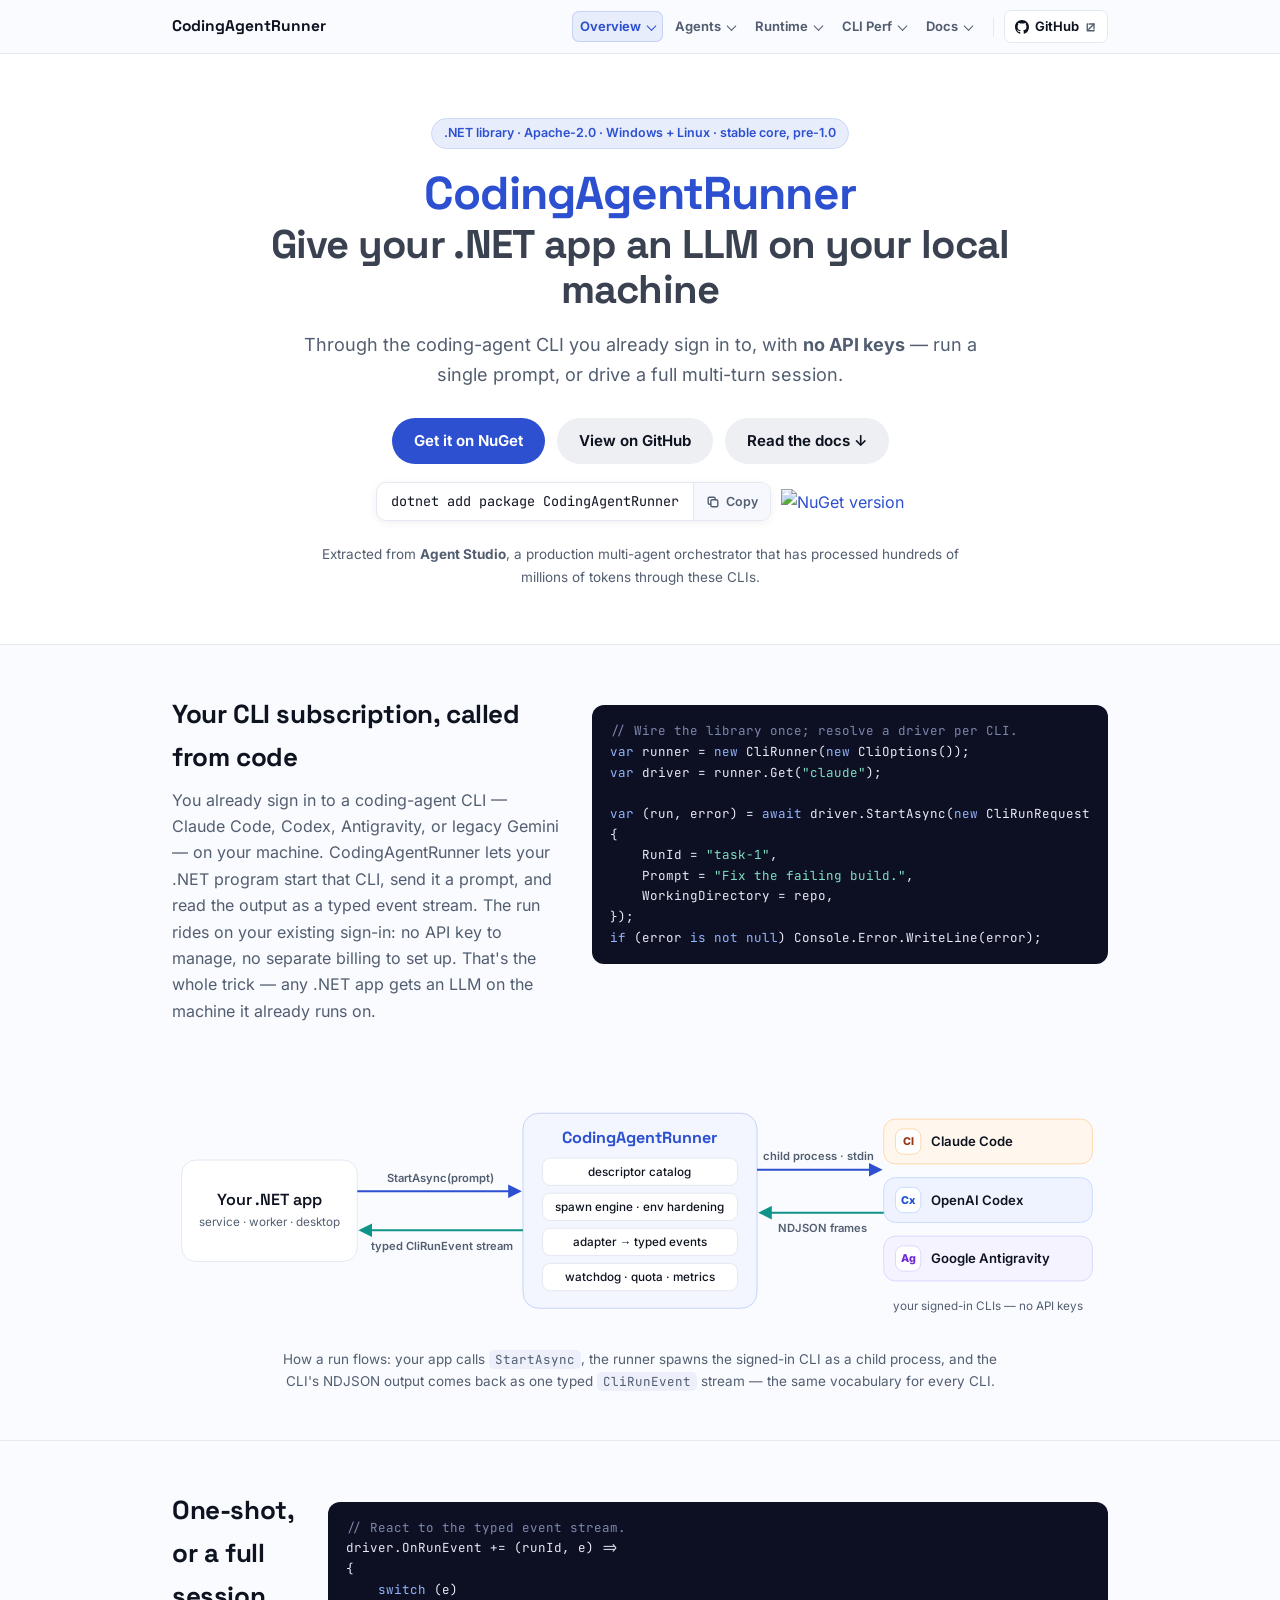
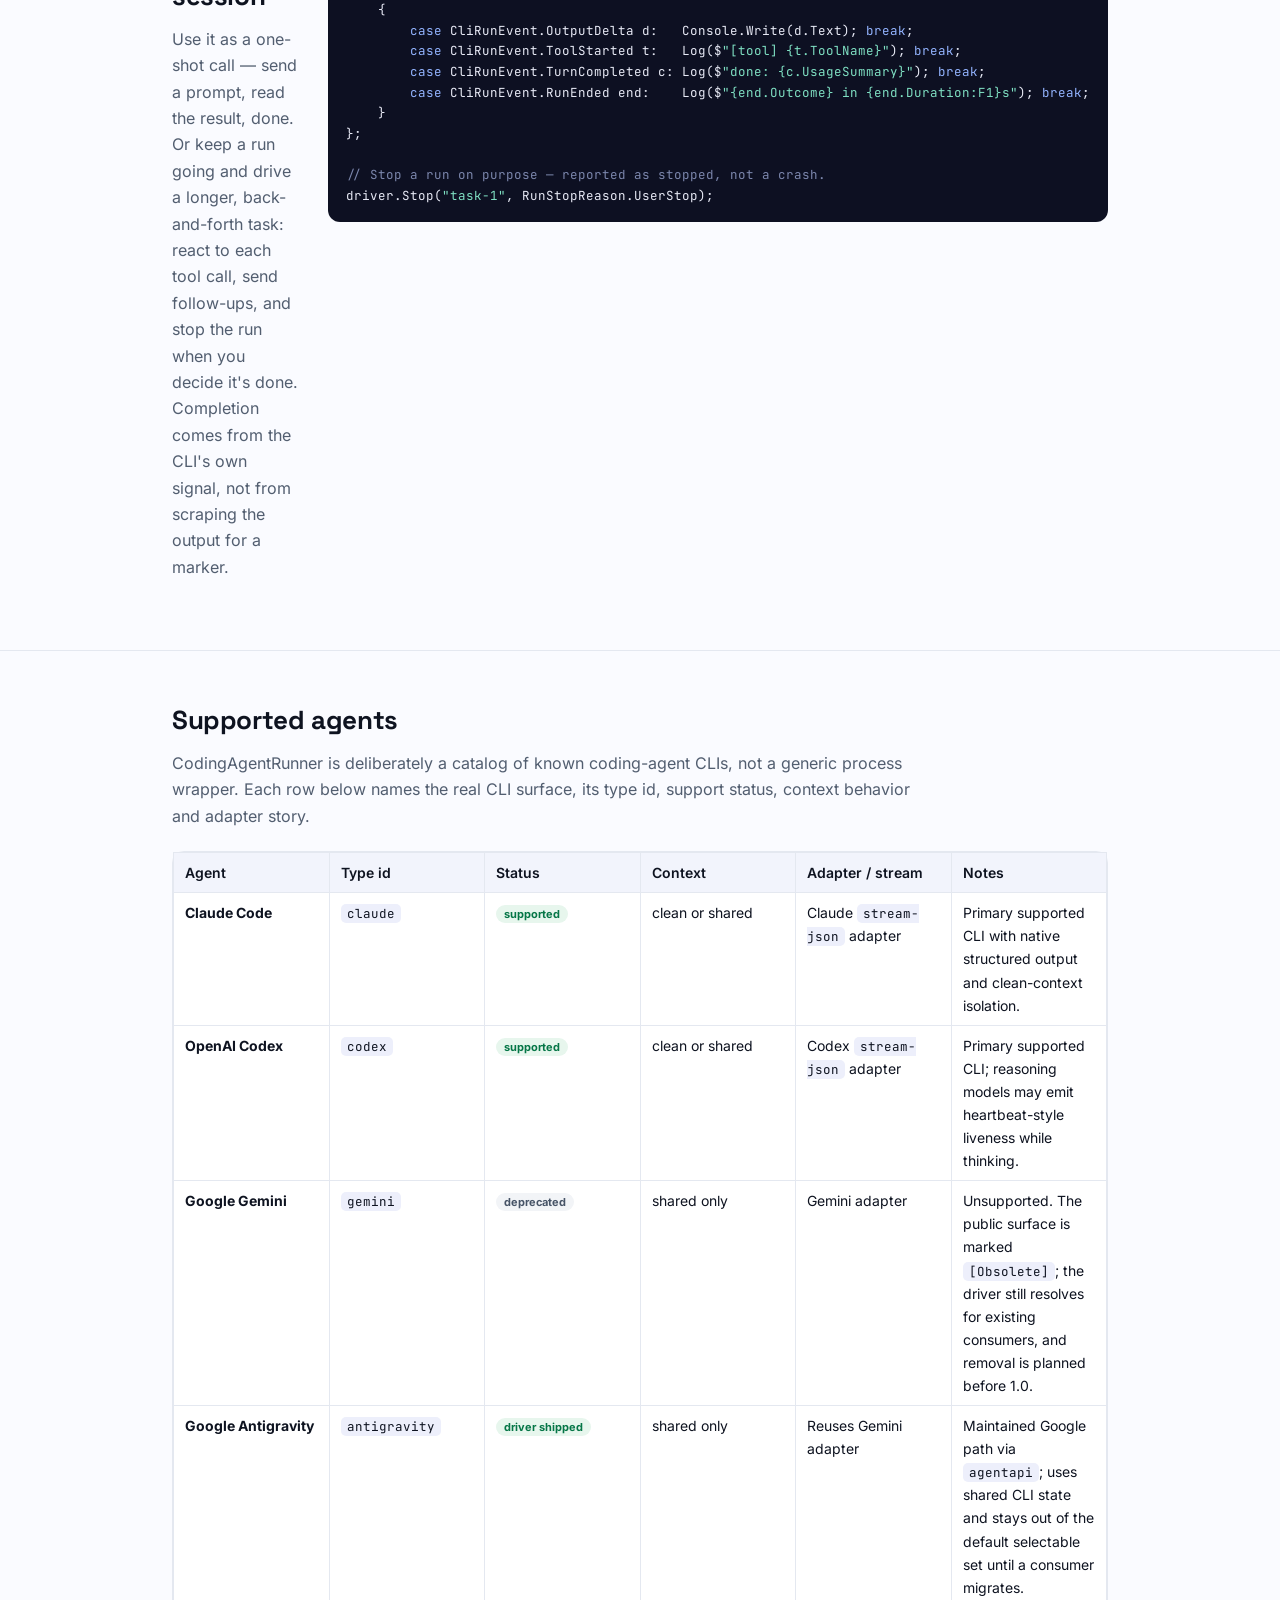
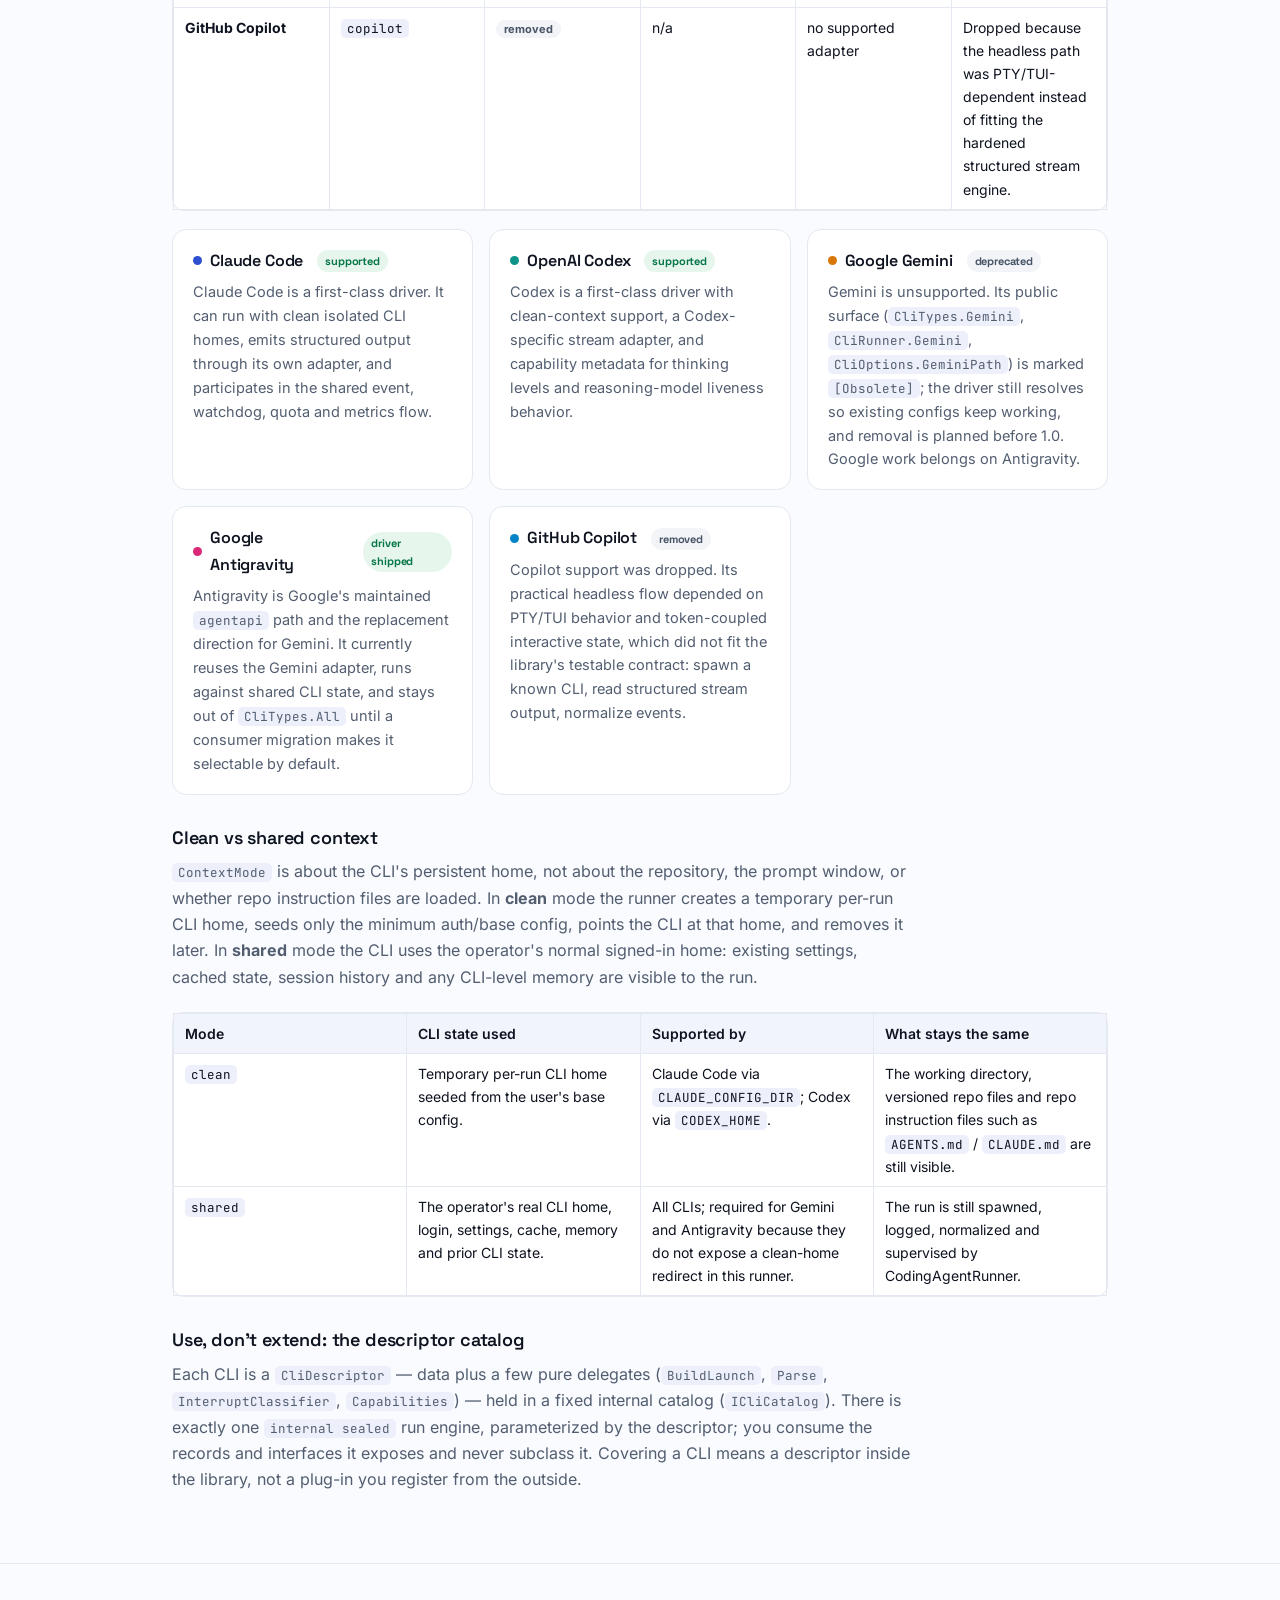
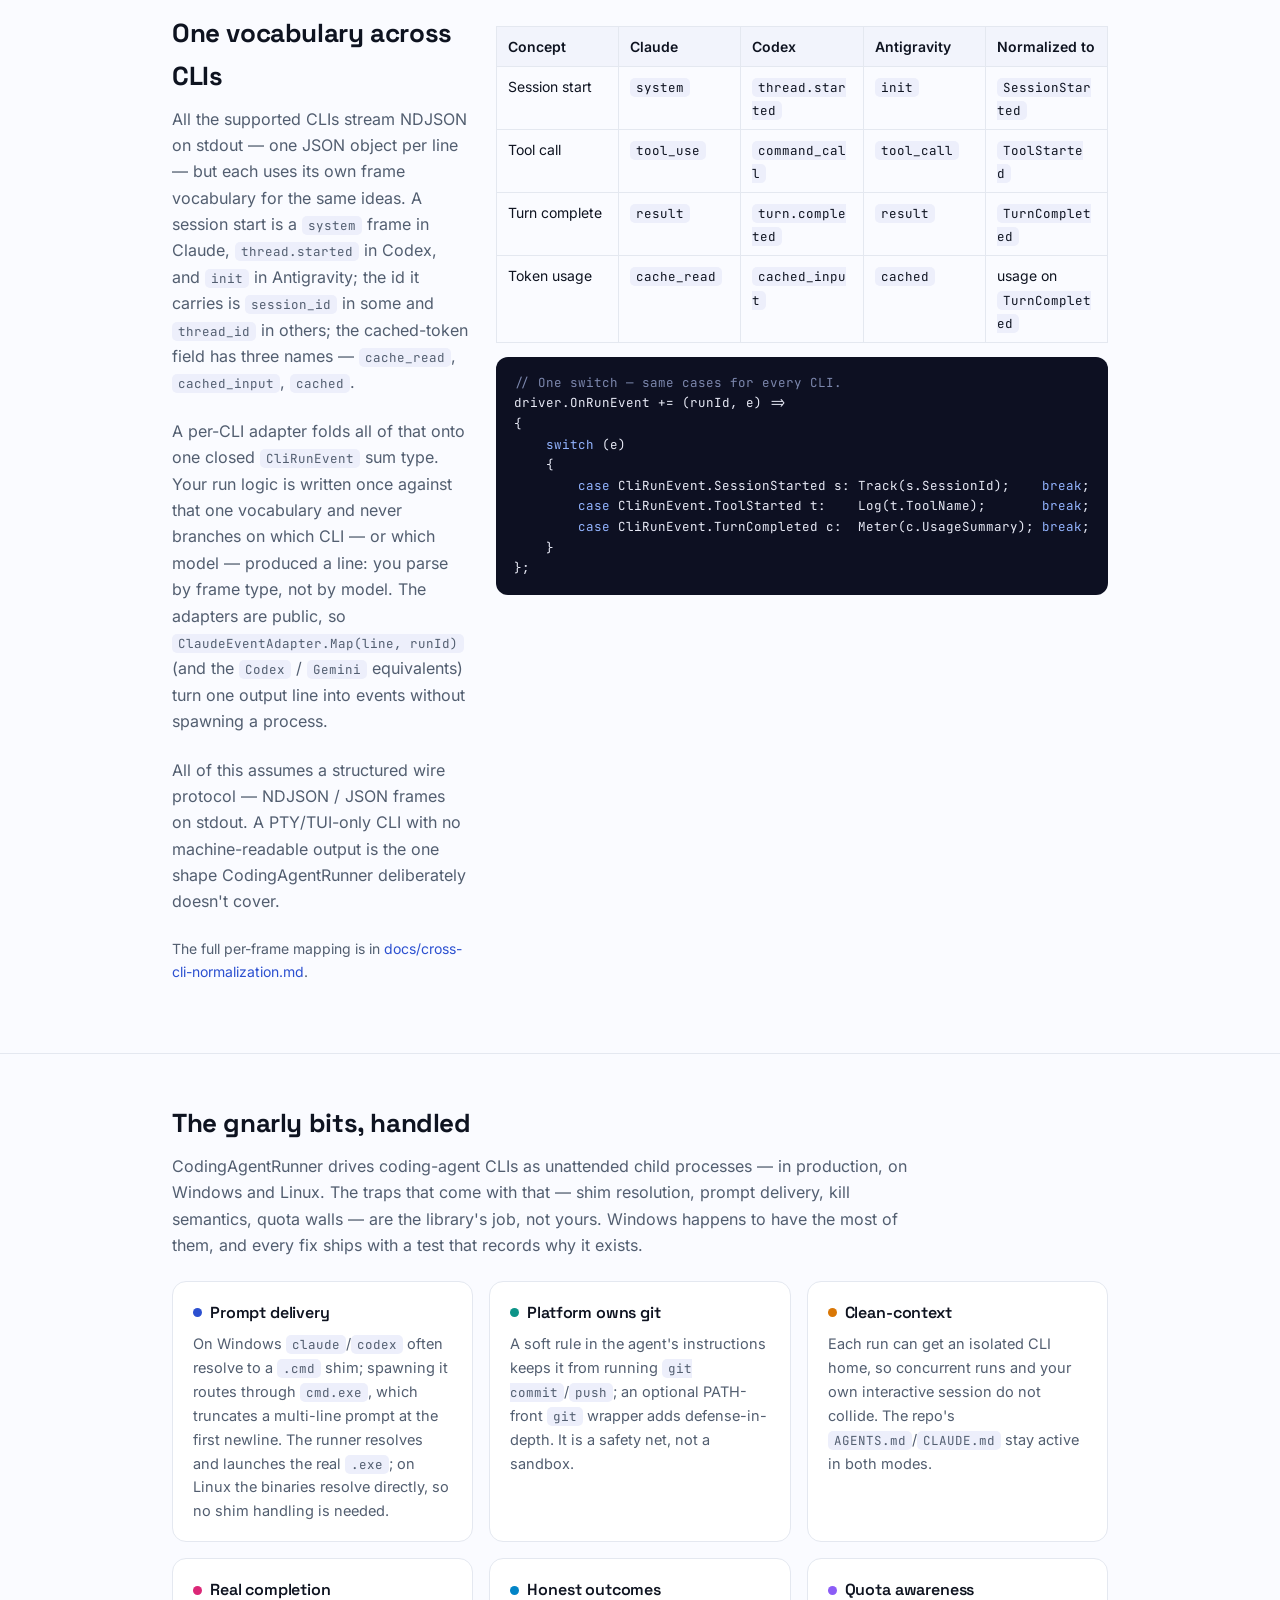
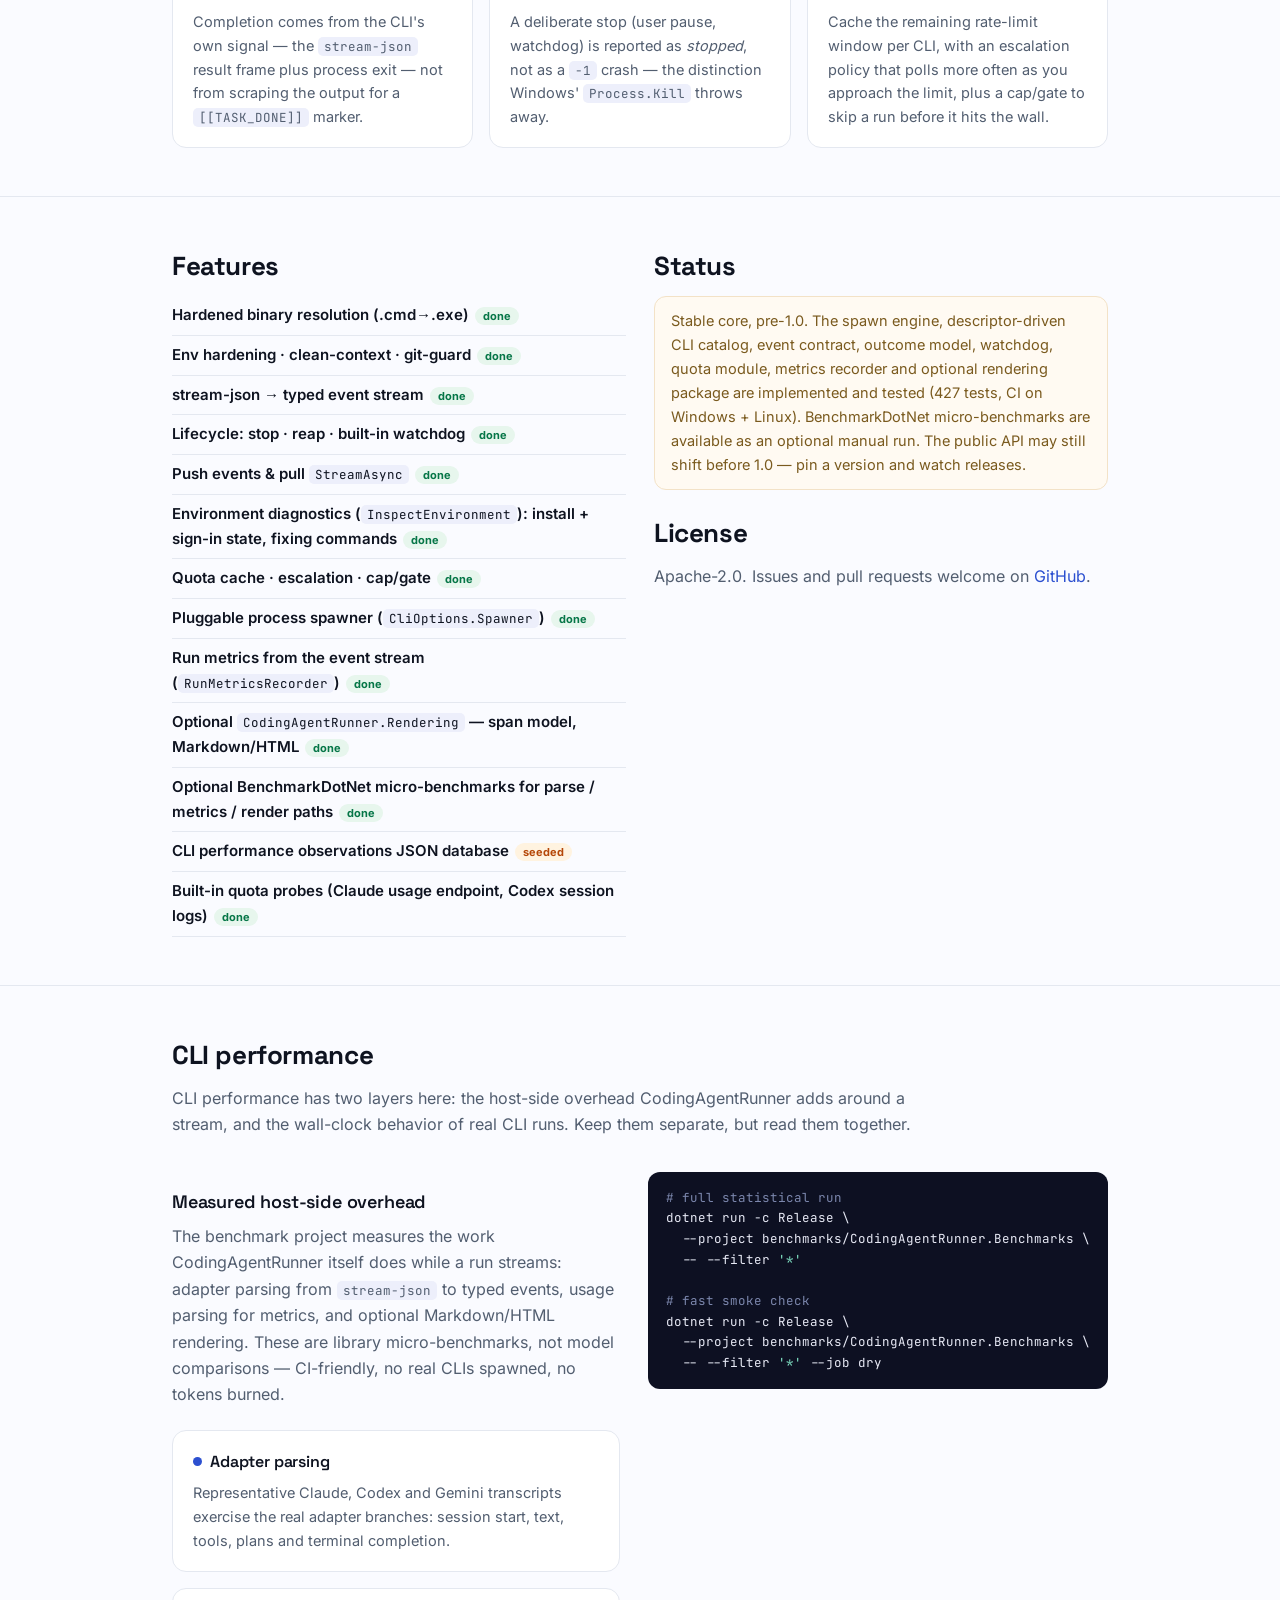
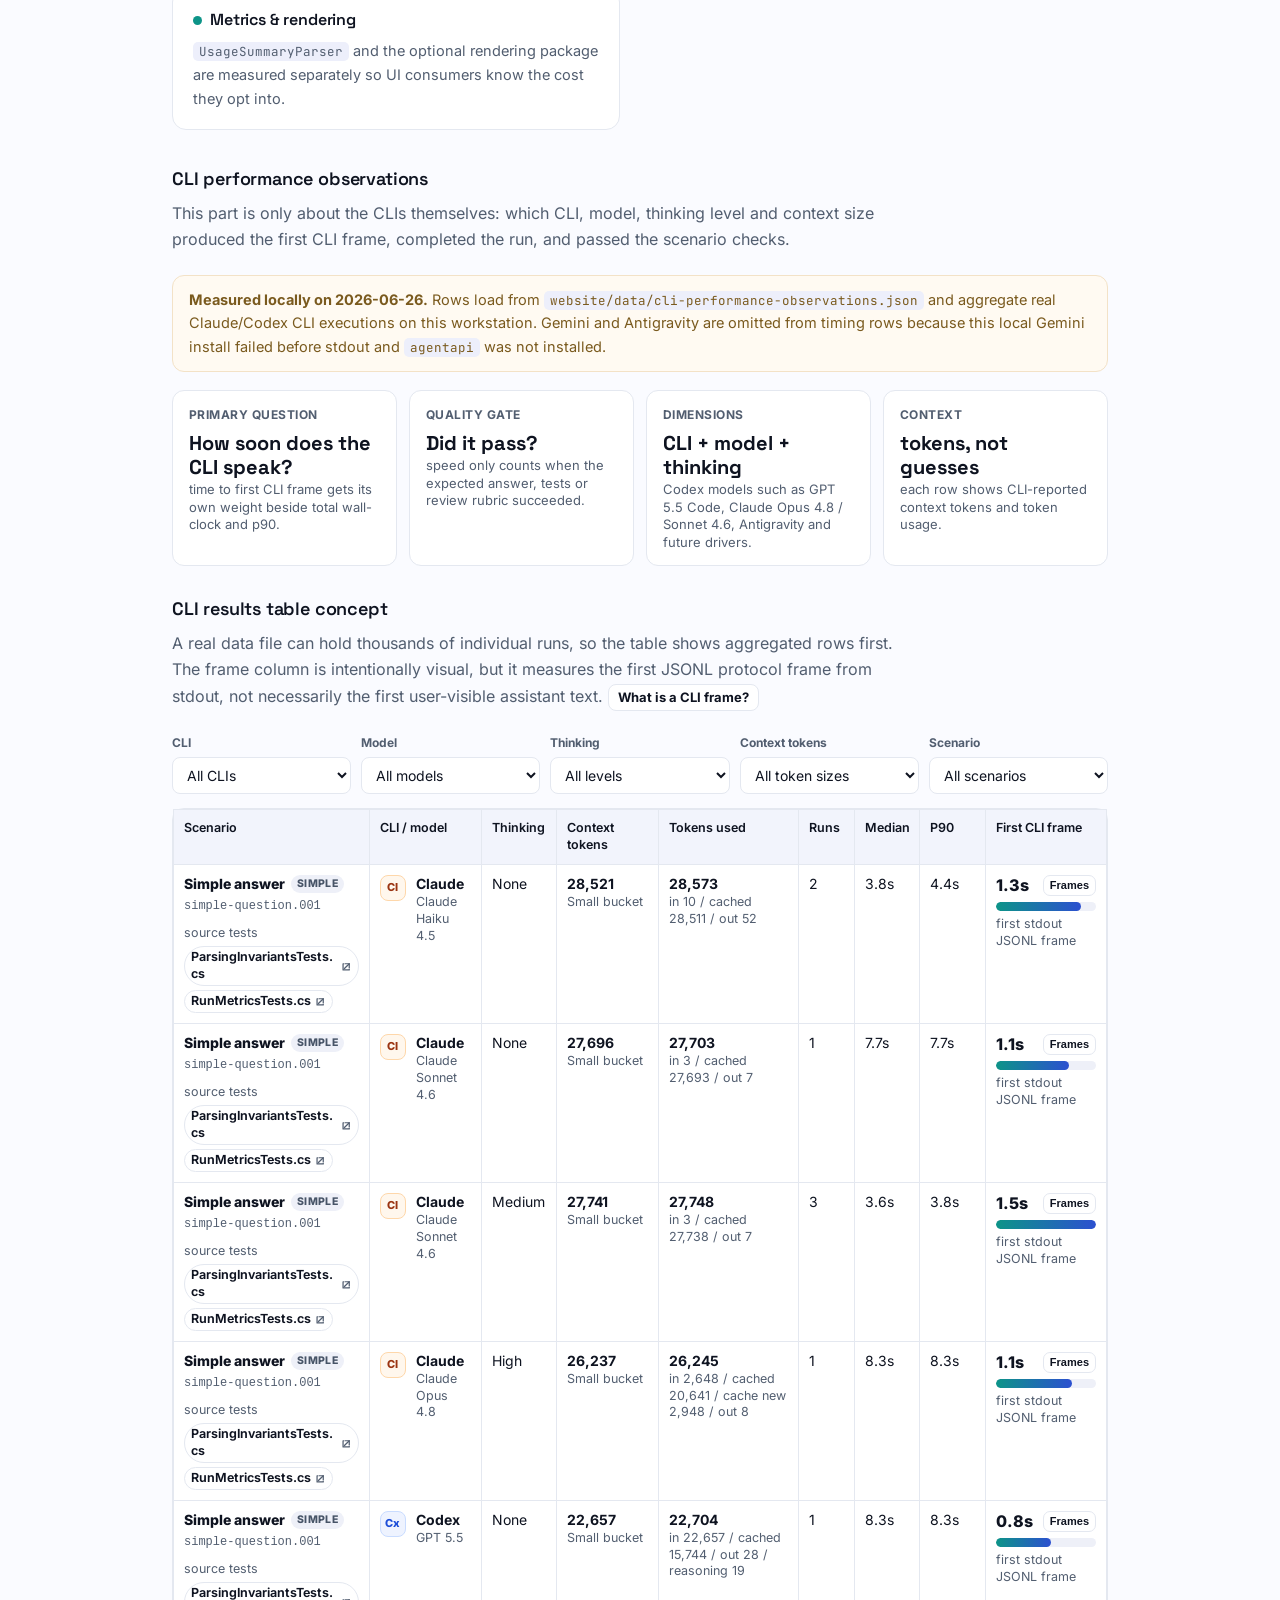
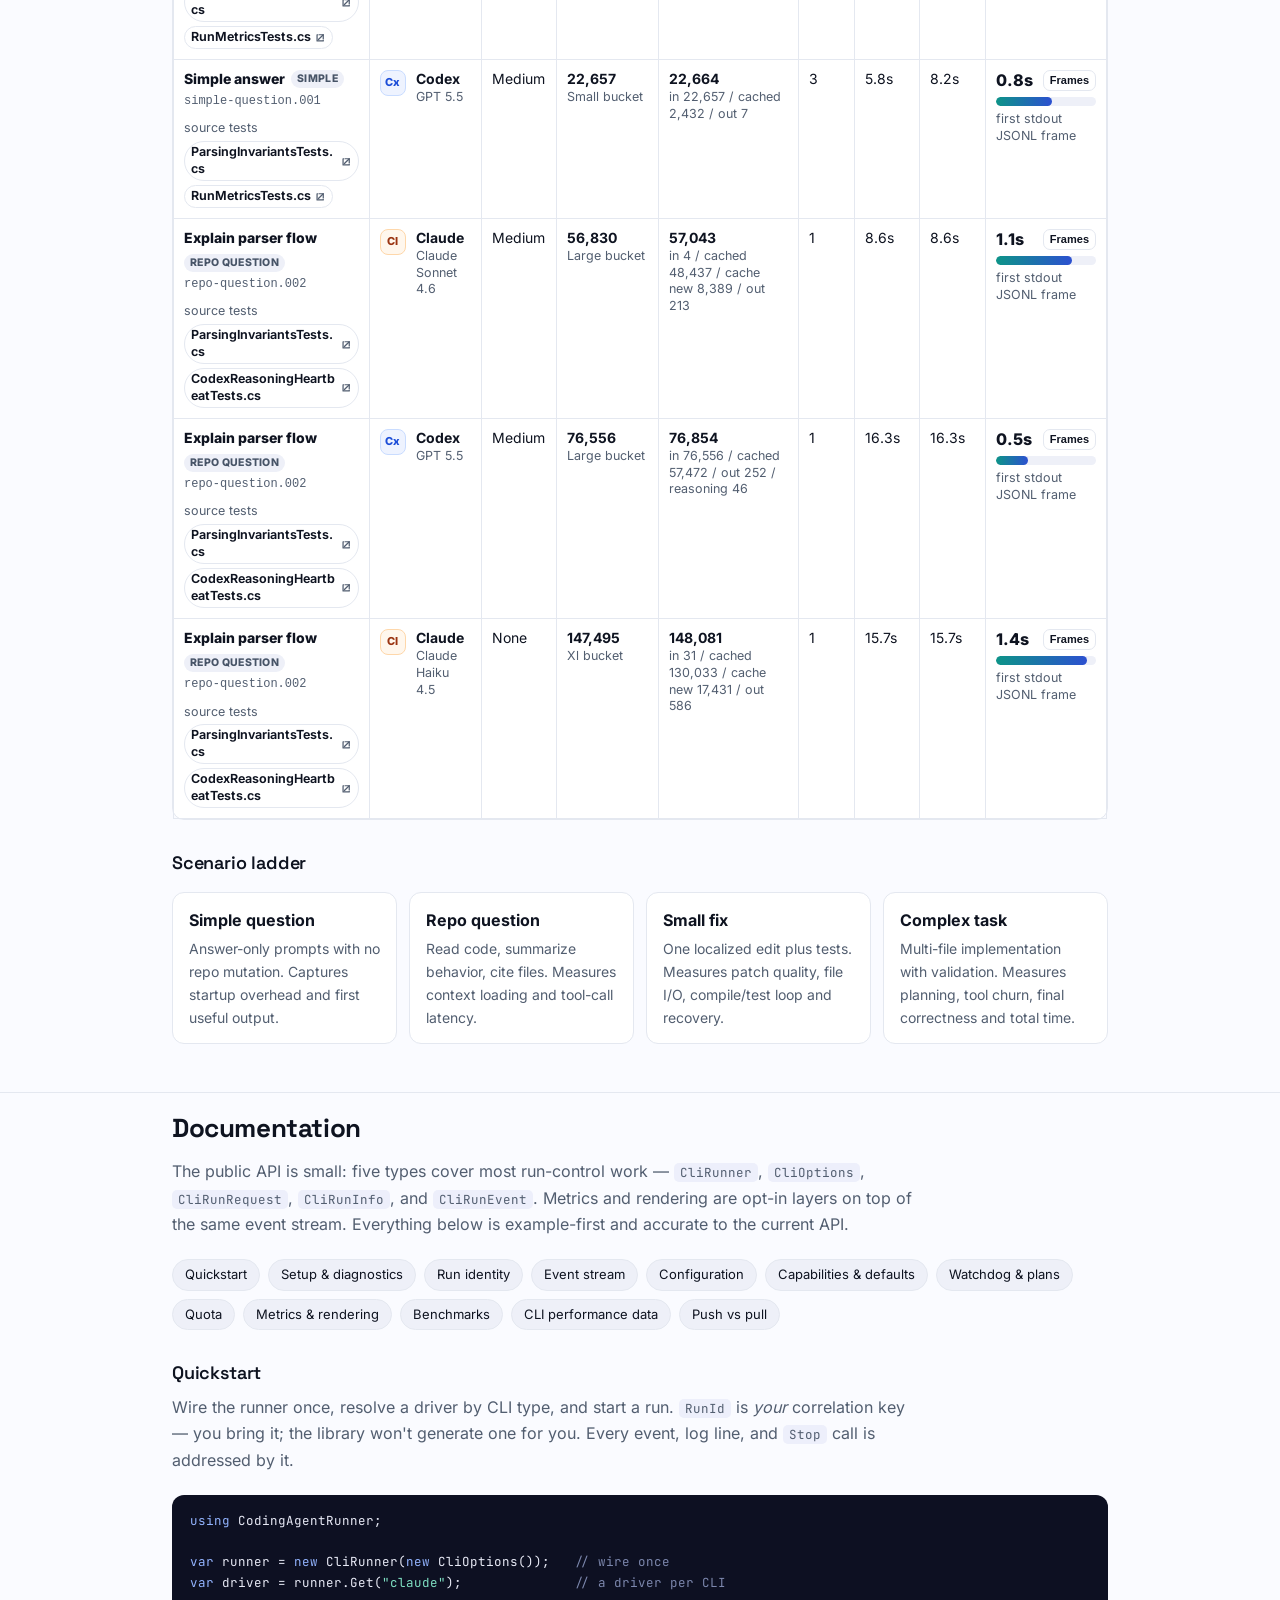
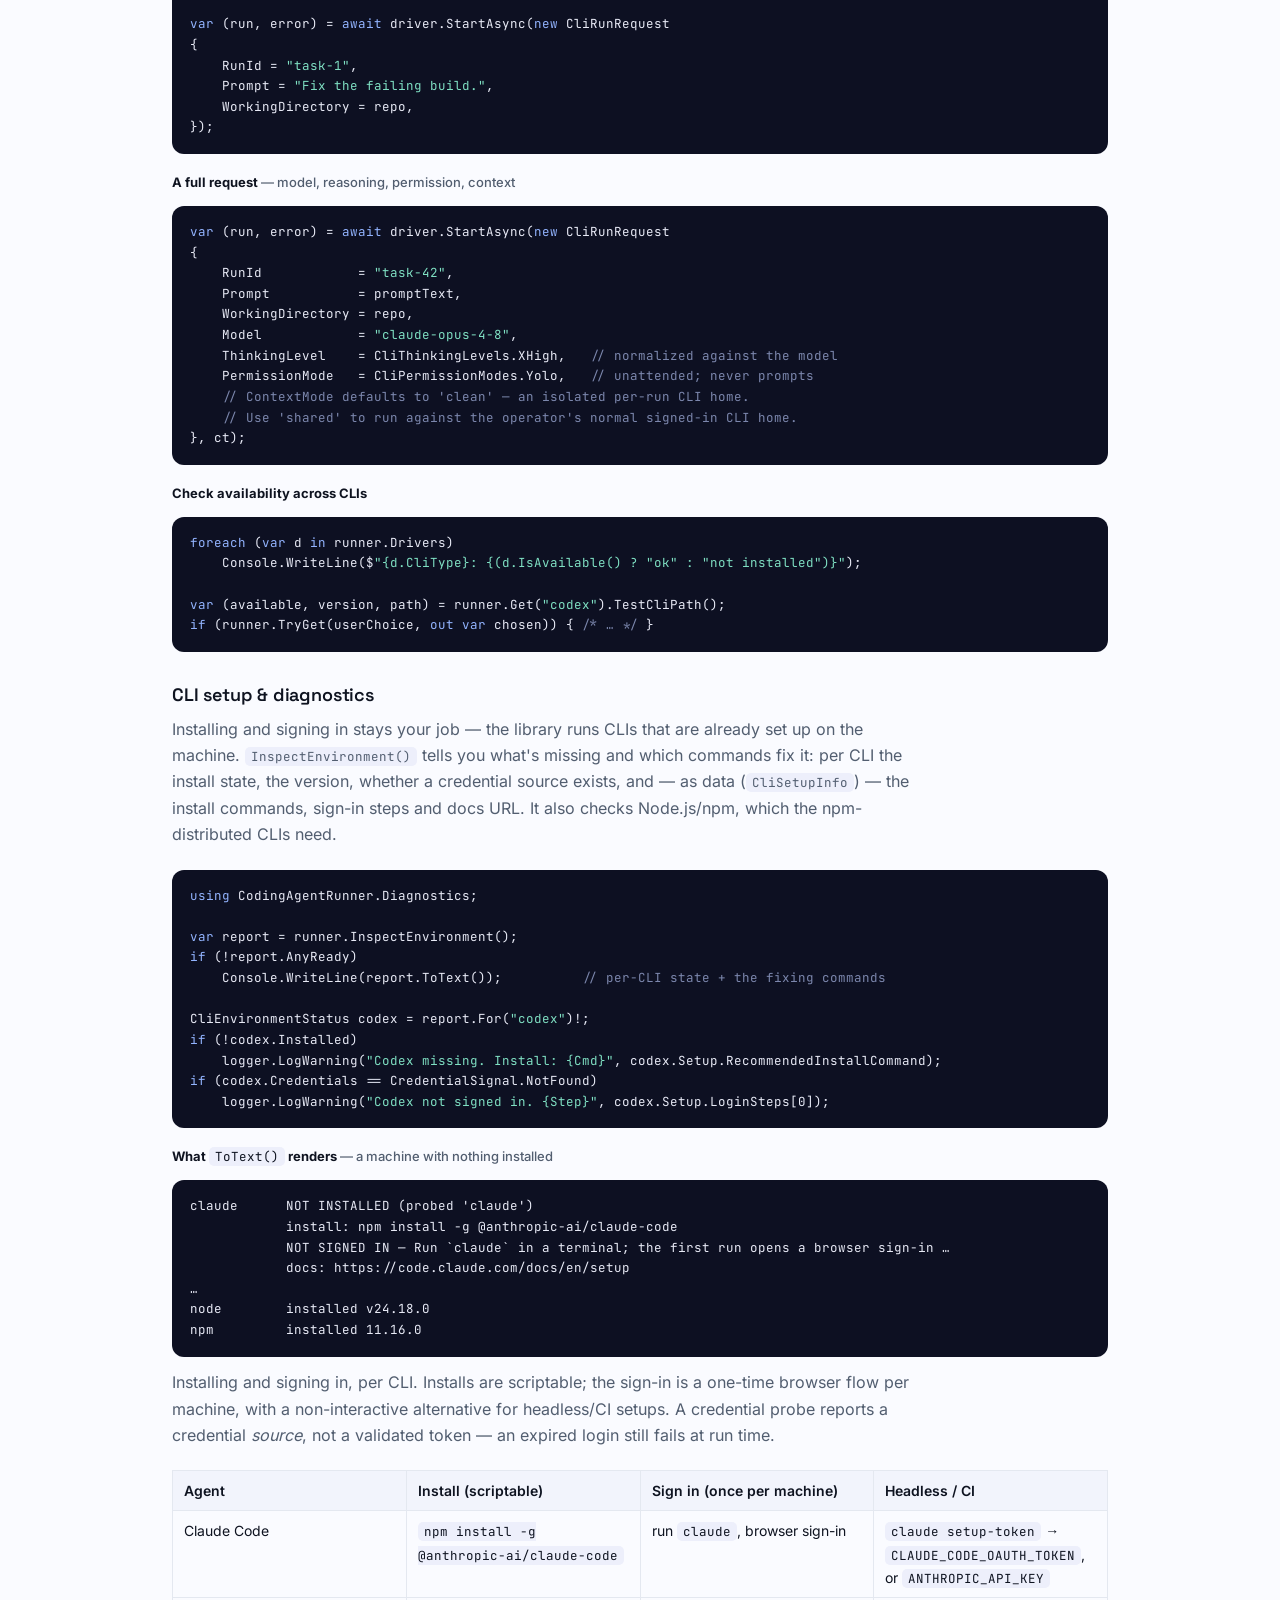
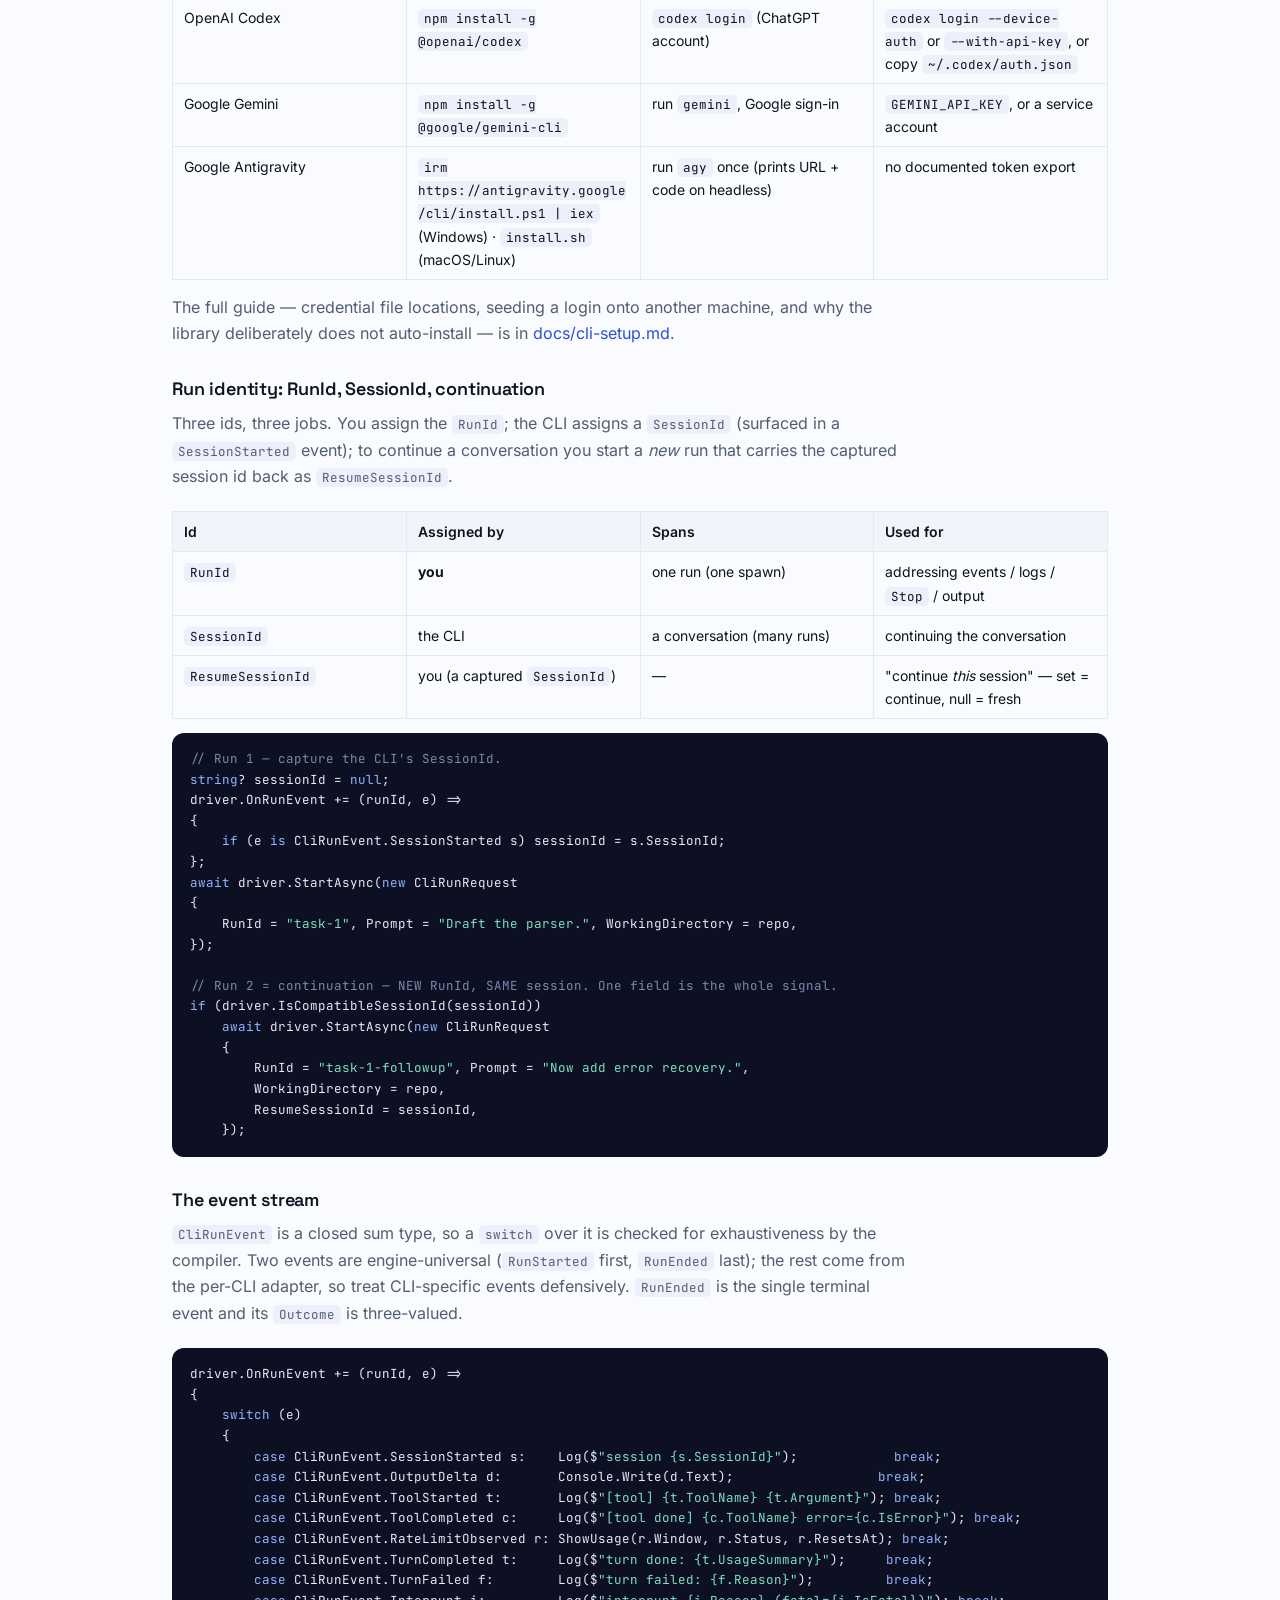
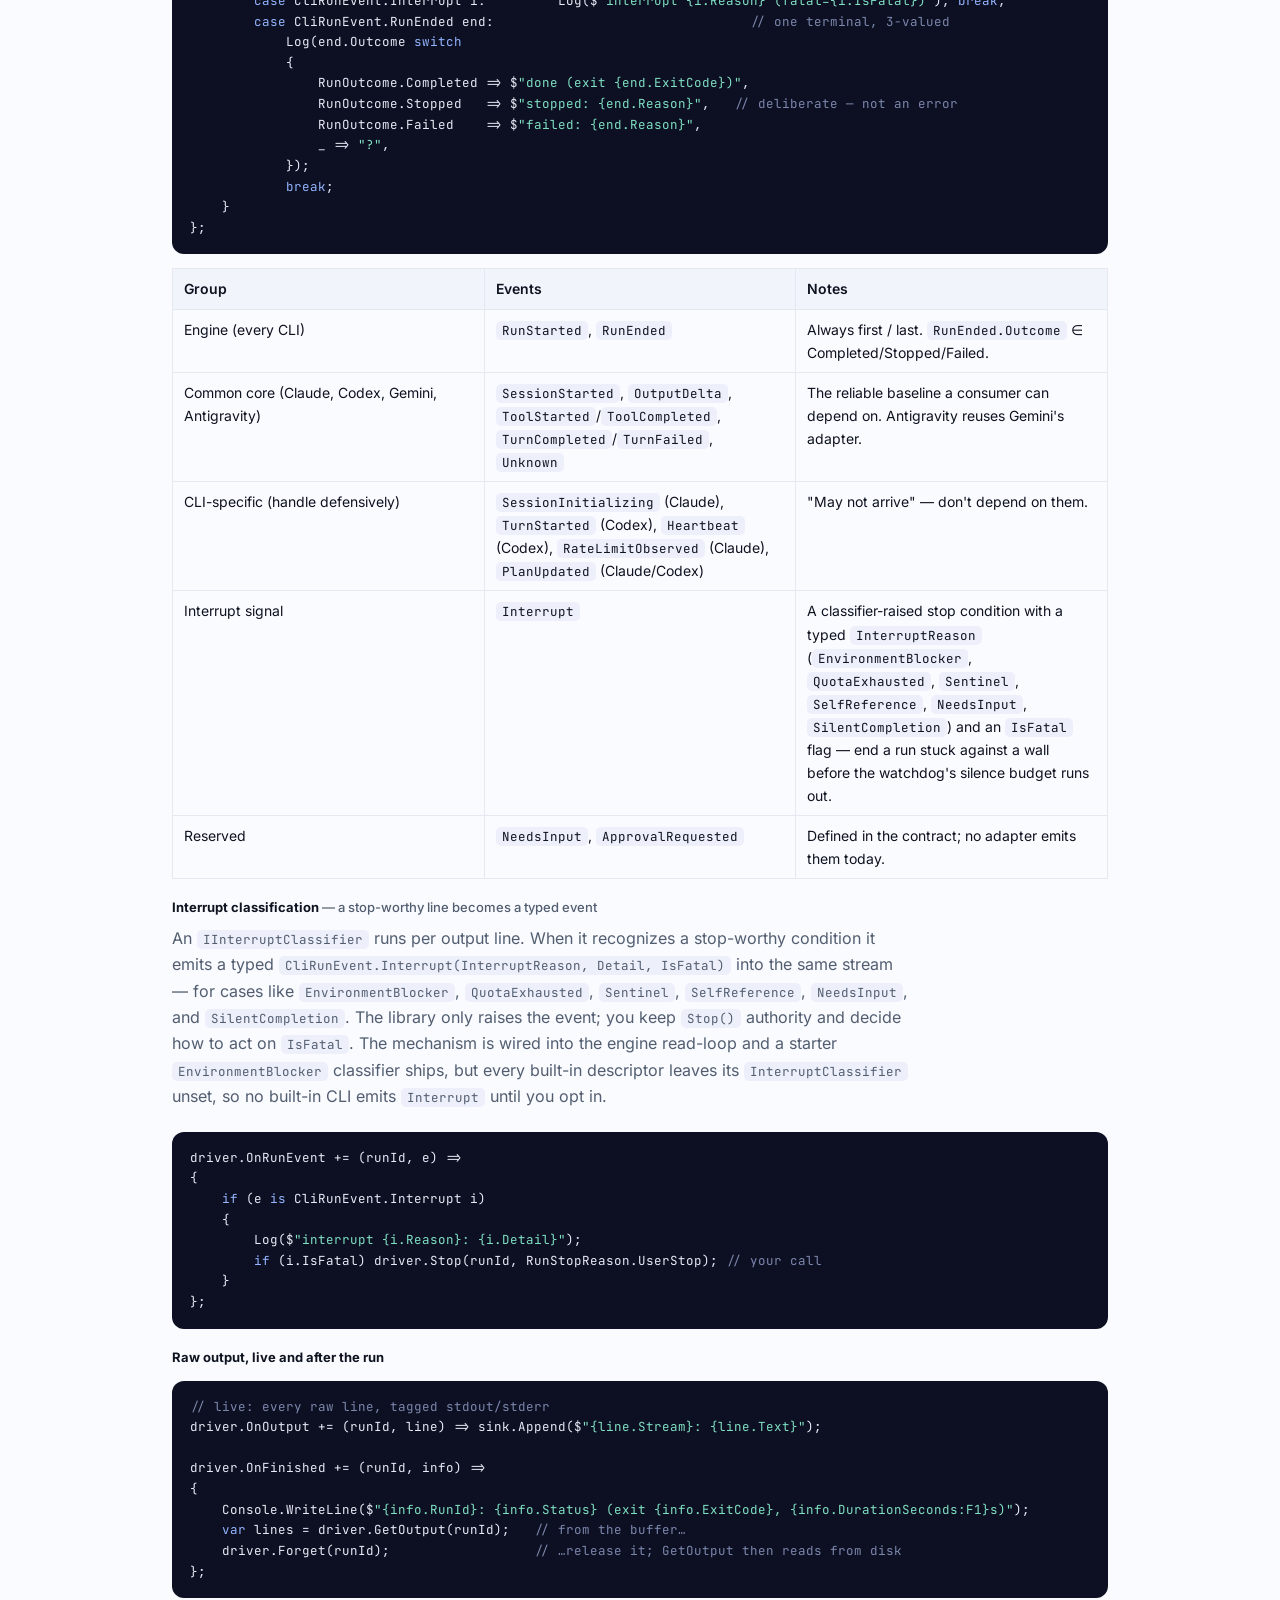
==== index.html @ 02e691f9 "deploy f07cc82" ====
<!DOCTYPE html>
<html lang="en">
<head>
<meta charset="utf-8" />
<meta name="viewport" content="width=device-width, initial-scale=1" />
<title>CodingAgentRunner — run coding-agent CLIs from your .NET app</title>
<meta name="description" content="A .NET library that runs coding-agent CLIs (Claude Code, Codex, Antigravity, Gemini) as child processes — using the CLI you already sign in to, with no API keys. Typed event stream, lifecycle, quota, metrics, optional rendering, benchmarks and CLI performance observations. Runs on Windows and Linux." />
<link rel="canonical" href="https://agent-orchestrator.dev/runner/" />
<link rel="icon" href="data:image/svg+xml,%3Csvg xmlns='http://www.w3.org/2000/svg' viewBox='0 0 64 64'%3E%3Crect width='64' height='64' rx='14' fill='%232c50d0'/%3E%3Cpath d='M17 21l13 11-13 11' fill='none' stroke='%23fff' stroke-width='6.5' stroke-linecap='round' stroke-linejoin='round'/%3E%3Cpath d='M34 45h14' fill='none' stroke='%23fff' stroke-width='6.5' stroke-linecap='round'/%3E%3C/svg%3E" />
<meta property="og:type" content="website" />
<meta property="og:url" content="https://agent-orchestrator.dev/runner/" />
<meta property="og:title" content="CodingAgentRunner — run coding-agent CLIs from your .NET app" />
<meta property="og:description" content="A .NET library that runs coding-agent CLIs (Claude Code, Codex, Antigravity, Gemini) as child processes — using the CLI you already sign in to, with no API keys. Runs on Windows and Linux." />
<meta property="og:site_name" content="Agent Orchestrator" />
<meta name="twitter:card" content="summary" />
<link rel="preload" href="fonts/space-grotesk-latin.woff2" as="font" type="font/woff2" crossorigin />
<link rel="preload" href="fonts/inter-latin.woff2" as="font" type="font/woff2" crossorigin />
<style>
  /* Self-hosted fonts (SIL OFL 1.1, see fonts/LICENSE.txt) — no third-party requests. */
  @font-face{font-family:'Inter';font-style:normal;font-weight:400 800;font-display:swap;src:url(fonts/inter-latin.woff2) format('woff2');}
  @font-face{font-family:'Space Grotesk';font-style:normal;font-weight:500 700;font-display:swap;src:url(fonts/space-grotesk-latin.woff2) format('woff2');}
  @font-face{font-family:'JetBrains Mono';font-style:normal;font-weight:400 700;font-display:swap;src:url(fonts/jetbrains-mono-latin.woff2) format('woff2');}
  :root{
    --fg:#0e1320;--muted:#525e70;--line:#e4e8f0;
    --accent:#2c50d0;--accent2:#8b5cf6;--accent3:#db2777;
    --teal:#0d9488;--amber:#d97706;--sky:#0284c7;
    --bg:#fafbff;--card:#fff;--code:#0d1022;--codefg:#e8eaf6;--ok:#067647;--warn:#b54708;
    --sans:'Inter',-apple-system,'Segoe UI',Roboto,Helvetica,Arial,sans-serif;
    --display:'Space Grotesk','Inter',-apple-system,'Segoe UI',Roboto,Helvetica,Arial,sans-serif;
    --mono:'JetBrains Mono',ui-monospace,Consolas,monospace;
  }
  *{box-sizing:border-box;}
  html{scroll-behavior:smooth;}
  body{margin:0;background:var(--bg);color:var(--fg);font:16px/1.65 var(--sans);-webkit-font-smoothing:antialiased;}
  ::selection{background:#c9d4f8;}
  a{color:var(--accent);text-decoration:none;} a:hover{text-decoration:underline;}
  .wrap{max-width:980px;margin:0 auto;padding:0 22px;}
  code{background:#edeffb;padding:1px 6px;border-radius:5px;font:12.5px/1.5 var(--mono);}
  pre{background:var(--code);color:var(--codefg);padding:16px 18px;border-radius:12px;overflow:auto;font:12.5px/1.65 var(--mono);}
  pre code{background:none;padding:0;}
  pre .c{color:#7c87ad;} pre .k{color:#93b4ff;} pre .s{color:#7fe0c3;} pre .t{color:#c8a8ff;}
  /* top navigation */
  .site-nav{position:sticky;top:0;z-index:20;background:rgba(250,251,255,.92);border-bottom:1px solid var(--line);backdrop-filter:saturate(140%) blur(10px);}
  .site-nav .wrap{display:flex;align-items:center;justify-content:space-between;gap:18px;padding-top:10px;padding-bottom:10px;}
  .brand{font-family:var(--display);font-weight:700;color:var(--fg);letter-spacing:0;font-size:15.5px;}
  .brand:hover{text-decoration:none;color:var(--fg);}
  .nav-links{display:flex;align-items:center;justify-content:flex-end;gap:4px;flex-wrap:wrap;}
  .nav-links a{color:var(--muted);font-size:13px;font-weight:650;padding:5px 8px;border-radius:7px;}
  .nav-links a:hover{background:#eef0fa;color:var(--fg);text-decoration:none;}
  .nav-links a.is-active{background:#e8edfc;color:var(--accent);box-shadow:inset 0 0 0 1px #c6d2f7;text-decoration:none;}
  .nav-menu{position:relative;}
  .nav-menu summary{list-style:none;cursor:pointer;color:var(--muted);font-size:13px;font-weight:650;padding:5px 22px 5px 8px;border-radius:7px;position:relative;}
  .nav-menu summary::-webkit-details-marker{display:none;}
  .nav-menu summary:after{content:"";position:absolute;right:8px;top:50%;width:6px;height:6px;border-right:1.6px solid currentColor;border-bottom:1.6px solid currentColor;transform:translateY(-65%) rotate(45deg);}
  .nav-menu[open] summary:after{transform:translateY(-35%) rotate(225deg);}
  .nav-menu summary:hover,.nav-menu[open] summary{background:#eef0fa;color:var(--fg);}
  .nav-menu.is-active summary{background:#e8edfc;color:var(--accent);box-shadow:inset 0 0 0 1px #c6d2f7;}
  .nav-menu-panel{position:absolute;top:calc(100% + 8px);left:0;z-index:30;min-width:230px;background:#fff;border:1px solid var(--line);border-radius:10px;box-shadow:0 14px 30px rgba(16,21,28,.14);padding:7px;display:grid;gap:2px;}
  .nav-menu-panel a{display:block;color:var(--fg);font-size:13px;font-weight:550;line-height:1.3;padding:7px 9px;border-radius:7px;}
  .nav-menu-panel a:hover{background:#f2f4fc;text-decoration:none;}
  .nav-menu-panel a.is-active{background:#e8edfc;color:var(--accent);box-shadow:none;}
  .nav-separator{width:1px;height:20px;background:var(--line);margin:0 6px 0 9px;}
  .nav-links a.external-link{display:inline-flex;align-items:center;gap:6px;border:1px solid var(--line);background:#fff;color:var(--fg);padding:5px 10px;}
  .nav-links a.external-link:hover{border-color:#b3c2f2;background:#f7f9fc;color:var(--fg);}
  .nav-icon{width:14px;height:14px;flex:0 0 auto;}
  .external-icon{width:12px;height:12px;flex:0 0 auto;color:var(--muted);}
  @media(max-width:760px){.site-nav .wrap{align-items:flex-start;flex-direction:column;gap:7px}.nav-links{justify-content:flex-start}.nav-links a{padding-left:0;padding-right:10px}.nav-menu summary{padding-left:0}.nav-menu-panel{position:static;min-width:100%;box-shadow:none;margin:4px 0 4px;padding:5px}.nav-separator{display:none}.nav-links a.external-link{padding-left:10px}}
  /* hero */
  header.hero{background:#fff;border-bottom:1px solid var(--line);padding:64px 0 56px;text-align:center;}
  .badge{display:inline-block;font-size:12.5px;font-weight:600;color:var(--accent);background:#e8edfc;border:1px solid #cdd8f8;padding:4px 12px;border-radius:999px;margin-bottom:20px;}
  h1{font-family:var(--display);font-size:46px;line-height:1.08;letter-spacing:-.02em;font-weight:700;color:var(--accent);margin:0 0 4px;}
  .tag-lead{font-family:var(--display);font-size:40px;line-height:1.12;letter-spacing:-.018em;font-weight:700;color:#3a4150;max-width:760px;margin:0 auto 18px;}
  .tag{font-size:18px;color:var(--muted);max-width:680px;margin:0 auto 28px;}
  .btns{display:flex;gap:12px;justify-content:center;flex-wrap:wrap;}
  .btn{display:inline-block;padding:11px 22px;border-radius:999px;font-weight:650;font-size:15px;}
  .btn.primary{background:var(--accent);color:#fff;} .btn.primary:hover{background:#2343b8;text-decoration:none;}
  .btn.ghost{background:#edeff3;border:0;color:var(--fg);} .btn.ghost:hover{background:#e2e5ec;text-decoration:none;}
  .provenance{margin:22px auto 0;max-width:640px;font-size:13.5px;color:var(--muted);}
  /* copyable install command, nuget.org style */
  .install-row{margin-top:18px;display:flex;gap:10px;justify-content:center;align-items:center;flex-wrap:wrap;}
  .install-bar{display:inline-flex;align-items:stretch;background:#fff;border:1px solid var(--line);border-radius:10px;box-shadow:0 2px 10px rgba(16,21,40,.06);overflow:hidden;}
  .install-bar code{display:flex;align-items:center;background:none;border-radius:0;padding:9px 14px;font:13.5px/1.4 var(--mono);color:var(--fg);}
  .copy-btn{display:inline-flex;align-items:center;gap:6px;border:0;border-left:1px solid var(--line);background:#f7f8fd;color:var(--muted);font:600 12.5px/1 var(--sans);padding:0 12px;cursor:pointer;}
  .copy-btn:hover{background:#e8edfc;color:var(--accent);}
  .copy-btn.copied,.copy-btn.copied:hover{background:#e7f6ed;color:var(--ok);}
  .copy-btn svg{width:14px;height:14px;flex:0 0 auto;}
  /* sections */
  section{padding:48px 0;border-bottom:1px solid var(--line);scroll-margin-top:72px;}
  #benchmark-overview{scroll-margin-top:72px;margin:20px 0 34px;}
  h2[id],h3[id]{scroll-margin-top:72px;}
  h2{font-family:var(--display);font-size:26px;letter-spacing:-.015em;font-weight:700;margin:0 0 8px;}
  h3{font-family:var(--display);font-size:18px;letter-spacing:-.01em;font-weight:600;margin:28px 0 6px;}
  .lead{color:var(--muted);max-width:740px;margin:0 0 22px;}
  .cards{display:grid;grid-template-columns:repeat(auto-fit,minmax(260px,1fr));gap:16px;}
  .card{background:var(--card);border:1px solid var(--line);border-radius:14px;padding:18px 20px;}
  .card h3{margin:0 0 6px;font-size:16px;display:flex;align-items:center;gap:8px;}
  .card p{margin:0;color:var(--muted);font-size:14.5px;}
  .dot{width:9px;height:9px;border-radius:50%;display:inline-block;flex:0 0 auto;background:var(--accent);}
  /* Fixed categorical order per card grid (validated: indigo, teal, amber, pink, sky, violet). */
  .cards .card:nth-child(6n+1) .dot{background:var(--accent);}
  .cards .card:nth-child(6n+2) .dot{background:var(--teal);}
  .cards .card:nth-child(6n+3) .dot{background:var(--amber);}
  .cards .card:nth-child(6n+4) .dot{background:var(--accent3);}
  .cards .card:nth-child(6n+5) .dot{background:var(--sky);}
  .cards .card:nth-child(6n+6) .dot{background:var(--accent2);}
  .two{display:grid;grid-template-columns:1fr 1fr;gap:28px;align-items:start;}
  @media(max-width:760px){.two{grid-template-columns:1fr;} h1{font-size:34px;} .tag-lead{font-size:29px;}}
  ul.feat{list-style:none;padding:0;margin:0;} ul.feat li{padding:7px 0;border-bottom:1px solid var(--line);font-size:15px;}
  ul.feat li b{font-weight:600;}
  .pill{font-size:11px;font-weight:700;border-radius:999px;padding:2px 8px;margin-left:6px;}
  .pill.done{background:#e7f6ed;color:var(--ok);} .pill.wip{background:#fff3e0;color:var(--warn);} .pill.removed{background:#f2f4f7;color:#475467;}
  .note{background:#fffaf2;border:1px solid #f3e2c7;border-radius:12px;padding:12px 16px;color:#7a5a1e;font-size:14.5px;}
  .exlabel{font-size:13px;font-weight:700;color:var(--fg);margin:18px 0 6px;}
  .exlabel span{color:var(--muted);font-weight:500;}
  .kpi-grid{display:grid;grid-template-columns:repeat(auto-fit,minmax(180px,1fr));gap:12px;margin:18px 0;}
  .kpi{background:#fff;border:1px solid var(--line);border-radius:12px;padding:14px 16px;}
  .kpi span{display:block;color:var(--muted);font-size:12px;font-weight:700;text-transform:uppercase;letter-spacing:.04em;}
  .kpi strong{display:block;font-family:var(--display);font-size:20px;line-height:1.2;margin:6px 0 2px;}
  .kpi small{display:block;color:var(--muted);font-size:13px;line-height:1.35;}
  .controlbar{display:grid;grid-template-columns:repeat(5,minmax(0,1fr));gap:10px;margin:18px 0 14px;}
  .controlbar label{display:block;color:var(--muted);font-size:12px;font-weight:700;}
  .controlbar select{width:100%;margin-top:4px;border:1px solid var(--line);border-radius:8px;background:#fff;color:var(--fg);font:14px/1.4 var(--sans);padding:8px 10px;}
  .table-wrap{overflow-x:visible;border:1px solid var(--line);border-radius:12px;background:#fff;margin-top:10px;}
  .table-wrap table{margin:0;width:100%;min-width:0;table-layout:fixed;}
  .table-wrap .pill{margin-left:0;}
  .perf-table-wrap{overflow:visible;}
  .perf-table-wrap table{width:100%;min-width:0;table-layout:fixed;}
  .perf-table th,.perf-table td{padding:clamp(6px,1vw,10px);font-size:clamp(12px,1.2vw,14px);line-height:1.35;overflow-wrap:anywhere;}
  .perf-table th{font-size:12.5px;overflow-wrap:normal;}
  .perf-table .perf-col-scenario{width:21%;}
  .perf-table .perf-col-model{width:12%;}
  .perf-table .perf-col-thinking{width:8%;}
  .perf-table .perf-col-context{width:11%;}
  .perf-table .perf-col-tokens{width:15%;}
  .perf-table .perf-col-runs{width:6%;}
  .perf-table .perf-col-time{width:7%;}
  .perf-table .perf-col-frame{width:13%;}
  .perf-table th:nth-child(6),.perf-table td:nth-child(6){white-space:nowrap;}
  .perf-table .source-tests{gap:4px;}
  .scenario-cell{display:grid;gap:5px;}
  .scenario-head{display:flex;align-items:center;gap:6px;flex-wrap:wrap;}
  .scenario-title{font-weight:800;color:var(--fg);}
  .scenario-chip{border-radius:999px;background:#eef0f8;color:#475467;font-size:10.5px;font-weight:800;letter-spacing:.03em;text-transform:uppercase;padding:2px 6px;}
  .scenario-id{font:12px/1.3 ui-monospace,Consolas,monospace;color:var(--muted);}
  .cli-cell{display:grid;grid-template-columns:28px minmax(0,1fr);gap:8px;align-items:start;}
  .cli-icon{display:inline-grid;place-items:center;width:26px;height:26px;border:1px solid var(--line);border-radius:8px;background:#f7f9fc;color:var(--fg);font-size:11px;font-weight:850;line-height:1;}
  .cli-icon-claude{background:#fff7ed;border-color:#fed7aa;color:#9a3412;}
  .cli-icon-codex{background:#eef3ff;border-color:#c9dcff;color:#1d4ed8;}
  .cli-icon-gemini{background:#eefdf8;border-color:#b9f0dc;color:#047857;}
  .cli-icon-antigravity{background:#f5f3ff;border-color:#ddd6fe;color:#6d28d9;}
  .perf-meta{display:block;color:var(--muted);font-size:12.5px;}
  .source-tests{margin-top:6px;display:flex;flex-wrap:wrap;gap:4px 6px;align-items:center;line-height:1.35;}
  .source-tests-label{color:var(--muted);margin-right:2px;}
  .source-tests a.github-source-link{display:inline-flex;align-items:center;gap:4px;color:var(--fg);font-weight:650;border:1px solid var(--line);border-radius:999px;background:#fff;padding:2px 6px;text-decoration:none;}
  .source-tests a.github-source-link:hover{border-color:#b3c2f2;background:#f7f9fc;}
  .source-external-icon{width:11px;height:11px;color:var(--muted);flex:0 0 auto;}
  .perf-status{display:inline-block;border-radius:999px;padding:2px 8px;font-size:11px;font-weight:750;background:#eef0f8;color:var(--muted);}
  .perf-status.sample{background:#edf5ff;color:#1d4ed8;}
  .perf-status.measured{background:#e7f6ed;color:var(--ok);}
  .first-output-cell{min-width:0;}
  .frame-cell-head{display:flex;align-items:center;justify-content:space-between;gap:6px;flex-wrap:wrap;}
  .first-output-value{font-size:16px;font-weight:800;color:var(--fg);}
  .frame-detail-button{border:1px solid var(--line);background:#fff;color:var(--fg);border-radius:7px;padding:3px 6px;font-size:11px;font-weight:800;line-height:1.2;cursor:pointer;}
  .frame-detail-button:hover{border-color:#b3c2f2;background:#f7f9fc;}
  .time-bar{height:9px;background:#eef0f8;border-radius:999px;margin:6px 0 5px;overflow:hidden;}
  .time-bar span{display:block;height:100%;border-radius:999px;background:linear-gradient(90deg,var(--teal),var(--accent));}
  .time-bar.slow span{background:linear-gradient(90deg,#f59e0b,#b54708);}
  .inline-help-button{border:1px solid var(--line);background:#fff;color:var(--fg);border-radius:8px;padding:5px 9px;font:13px/1.2 var(--sans);font-weight:700;cursor:pointer;}
  .inline-help-button:hover{border-color:#b3c2f2;background:#f7f9fc;}
  .frame-modal{width:min(880px,calc(100vw - 28px));border:1px solid var(--line);border-radius:12px;padding:0;background:#fff;color:var(--fg);box-shadow:0 24px 70px rgba(16,21,28,.24);}
  .frame-modal::backdrop{background:rgba(16,21,28,.42);}
  .frame-modal-inner{padding:20px;}
  .frame-modal-head{display:flex;align-items:flex-start;justify-content:space-between;gap:14px;margin-bottom:12px;}
  .frame-modal h3{margin:0;font-size:19px;}
  .frame-modal p{margin:0 0 12px;color:var(--muted);}
  .frame-modal .table-wrap{max-height:390px;overflow:auto;margin-top:12px;}
  .frame-modal table{min-width:720px;}
  .frame-size{font-variant-numeric:tabular-nums;}
  .frame-modal-close{flex:0 0 auto;border:1px solid var(--line);border-radius:8px;background:#fff;color:var(--fg);font:13px/1.2 var(--sans);font-weight:700;padding:6px 10px;cursor:pointer;}
  .frame-modal-close:hover{border-color:#b3c2f2;background:#f7f9fc;}
  .frame-visible{font-weight:750;color:var(--ok);}
  .frame-hidden{font-weight:750;color:var(--muted);}
  .schema-list{display:grid;grid-template-columns:repeat(auto-fit,minmax(220px,1fr));gap:12px;margin:14px 0 0;}
  .schema-list div{border:1px solid var(--line);border-radius:12px;background:#fff;padding:14px 16px;}
  .schema-list dt{font-weight:700;margin:0 0 4px;}
  .schema-list dd{margin:0;color:var(--muted);font-size:14px;}
  @media(max-width:860px){.controlbar{grid-template-columns:repeat(2,minmax(0,1fr));}}
  @media(max-width:760px){
    pre{white-space:pre-wrap;overflow-wrap:anywhere;}
    pre span{white-space:inherit;}
    .perf-table-wrap{border:0;background:transparent;}
    .perf-table-wrap table,.perf-table-wrap tbody,.perf-table-wrap tr,.perf-table-wrap td{display:block;width:100%;}
    .perf-table-wrap table{border-collapse:separate;border-spacing:0;}
    .perf-table-wrap thead{display:none;}
    .perf-table-wrap tr{background:#fff;border:1px solid var(--line);border-radius:10px;margin:10px 0;padding:8px 10px;}
    .perf-table-wrap td{border:0;border-bottom:1px solid #eef0f8;display:grid;grid-template-columns:minmax(96px,34%) minmax(0,1fr);gap:10px;padding:7px 0;font-size:14px;}
    .perf-table-wrap td:last-child{border-bottom:0;}
    .perf-table-wrap td:before{content:attr(data-label);color:var(--muted);font-size:12px;font-weight:750;text-transform:uppercase;letter-spacing:.03em;}
    .perf-table-wrap td[colspan]:before{display:none;}
    .perf-table-wrap td[colspan]{display:block;border:1px solid var(--line);border-radius:10px;background:#fff;padding:10px;}
  }
  @media(max-width:560px){.controlbar{grid-template-columns:1fr;}}
  /* architecture diagram */
  .arch{margin:38px 0 0;}
  .arch-scroll{overflow-x:auto;}
  .arch svg{display:block;min-width:840px;width:100%;height:auto;}
  .arch figcaption{margin:10px auto 0;max-width:720px;text-align:center;color:var(--muted);font-size:13.5px;}
  .arch .t-title{font:600 16.5px var(--display);fill:var(--fg);}
  .arch .t-brand{font:700 16.5px var(--display);fill:var(--accent);}
  .arch .t-sub{font:400 12px var(--sans);fill:var(--muted);}
  .arch .t-chip{font:500 12px var(--sans);fill:var(--fg);}
  .arch .t-cli{font:600 13.5px var(--sans);fill:var(--fg);}
  .arch .t-flow{font:600 11.5px var(--sans);fill:var(--muted);}
  .arch .t-icon{font:800 11px var(--sans);}
  /* docs nav + tables */
  .docnav{display:flex;flex-wrap:wrap;gap:8px;margin:6px 0 26px;}
  .docnav a{font-size:13px;background:#eef0f8;border:1px solid var(--line);border-radius:999px;padding:4px 12px;color:var(--fg);}
  .docnav a:hover{border-color:#b3c2f2;text-decoration:none;}
  .docsec{padding-top:14px;}
  .docsec h3{scroll-margin-top:72px;}
  table{border-collapse:collapse;width:100%;table-layout:fixed;margin:14px 0;font-size:14px;}
  th,td{border:1px solid var(--line);padding:8px 11px;text-align:left;vertical-align:top;overflow-wrap:anywhere;}
  th{background:#f2f4fc;font-weight:600;}
  td code,th code{background:#edeffb;white-space:normal;overflow-wrap:anywhere;}
  footer{padding:34px 0 60px;color:var(--muted);font-size:14px;text-align:center;}
  footer a{color:var(--muted);text-decoration:underline;}
</style>
</head>
<body>

<nav class="site-nav" aria-label="Primary navigation">
  <div class="wrap">
    <a class="brand" href="#top">CodingAgentRunner</a>
    <div class="nav-links">
      <details class="nav-menu">
        <summary>Overview</summary>
        <div class="nav-menu-panel">
          <a href="#overview">Your CLI subscription</a>
          <a href="#sessions">One-shot or session</a>
        </div>
      </details>
      <details class="nav-menu">
        <summary>Agents</summary>
        <div class="nav-menu-panel">
          <a href="#agents">Supported agents</a>
          <a href="#agent-claude">Claude Code</a>
          <a href="#agent-codex">OpenAI Codex</a>
          <a href="#agent-gemini">Google Gemini</a>
          <a href="#agent-antigravity">Google Antigravity</a>
          <a href="#agent-copilot">Copilot removed</a>
          <a href="#context-modes">Clean vs shared context</a>
          <a href="#descriptor-catalog">Descriptor catalog</a>
          <a href="#normalization">One vocabulary across CLIs</a>
        </div>
      </details>
      <details class="nav-menu">
        <summary>Runtime</summary>
        <div class="nav-menu-panel">
          <a href="#windows">What it handles</a>
          <a href="#features">Features</a>
          <a href="#status">Status</a>
          <a href="#license">License</a>
        </div>
      </details>
      <details class="nav-menu">
        <summary>CLI Perf</summary>
        <div class="nav-menu-panel">
          <a href="#cli-performance">CLI performance</a>
          <a href="#benchmark-overview">Host-side overhead</a>
          <a href="#cli-performance-observations">CLI observations</a>
          <a href="#cli-results-table">Results table</a>
          <a href="#scenario-ladder">Scenario ladder</a>
        </div>
      </details>
      <details class="nav-menu">
        <summary>Docs</summary>
        <div class="nav-menu-panel">
          <a href="#docs">Documentation</a>
          <a href="#quickstart">Quickstart</a>
          <a href="#setup">Setup &amp; diagnostics</a>
          <a href="#identity">Run identity</a>
          <a href="#events">Event stream</a>
          <a href="#config">Configuration</a>
          <a href="#capabilities">Capabilities</a>
          <a href="#watchdog">Watchdog</a>
          <a href="#quota">Quota</a>
          <a href="#metrics-rendering">Metrics &amp; rendering</a>
          <a href="#benchmarks">Benchmarks</a>
          <a href="#cli-performance-data-contract">CLI data contract</a>
          <a href="#streaming">Push vs pull</a>
        </div>
      </details>
      <span class="nav-separator" aria-hidden="true"></span>
      <a class="external-link" href="https://github.com/agent-orc/runner" target="_blank" rel="noopener noreferrer" aria-label="GitHub repository, opens an external site">
        <svg class="nav-icon" viewBox="0 0 16 16" fill="currentColor" aria-hidden="true"><path d="M8 0C3.58 0 0 3.58 0 8c0 3.54 2.29 6.53 5.47 7.59.4.07.55-.17.55-.38 0-.19-.01-.82-.01-1.49-2.01.37-2.53-.49-2.69-.94-.09-.23-.48-.94-.82-1.13-.28-.15-.68-.52-.01-.53.63-.01 1.08.58 1.23.82.72 1.21 1.87.87 2.33.66.07-.52.28-.87.51-1.07-1.78-.2-3.64-.89-3.64-3.95 0-.87.31-1.59.82-2.15-.08-.2-.36-1.02.08-2.12 0 0 .67-.21 2.2.82A7.65 7.65 0 0 1 8 3.87c.68 0 1.36.09 2 .26 1.53-1.04 2.2-.82 2.2-.82.44 1.1.16 1.92.08 2.12.51.56.82 1.27.82 2.15 0 3.07-1.87 3.75-3.65 3.95.29.25.54.73.54 1.48 0 1.07-.01 1.93-.01 2.2 0 .21.15.46.55.38A8.01 8.01 0 0 0 16 8c0-4.42-3.58-8-8-8Z"/></svg>
        <span>GitHub</span>
        <svg class="external-icon" viewBox="0 0 16 16" fill="none" stroke="currentColor" stroke-width="1.8" stroke-linecap="round" stroke-linejoin="round" aria-hidden="true"><path d="M6 4h6v6"/><path d="m5 11 7-7"/><path d="M12 12v1H3V4h1"/></svg>
      </a>
    </div>
  </div>
</nav>

<header id="top" class="hero">
  <div class="wrap">
    <span class="badge">.NET library · Apache-2.0 · Windows + Linux · stable core, pre-1.0</span>
    <h1>CodingAgentRunner</h1>
    <p class="tag-lead">Give your .NET app an LLM on your local machine</p>
    <p class="tag">Through the coding-agent CLI you already sign in to, with <b>no API keys</b> — run a single prompt, or drive a full multi-turn session.</p>
    <div class="btns">
      <a class="btn primary" href="https://www.nuget.org/packages/CodingAgentRunner">Get it on NuGet</a>
      <a class="btn ghost" href="https://github.com/agent-orc/runner">View on GitHub</a>
      <a class="btn ghost" href="#docs">Read the docs ↓</a>
    </div>
    <div class="install-row">
      <div class="install-bar">
        <code>dotnet add package CodingAgentRunner</code>
        <button type="button" class="copy-btn" data-copy="dotnet add package CodingAgentRunner" aria-label="Copy install command to clipboard">
          <svg viewBox="0 0 16 16" fill="none" stroke="currentColor" stroke-width="1.6" stroke-linecap="round" stroke-linejoin="round" aria-hidden="true"><rect x="5.5" y="5.5" width="8" height="8" rx="1.5"/><path d="M10.5 5.5V4a1.5 1.5 0 0 0-1.5-1.5H4A1.5 1.5 0 0 0 2.5 4v5A1.5 1.5 0 0 0 4 10.5h1.5"/></svg>
          <span class="copy-label">Copy</span>
        </button>
      </div>
      <a href="https://www.nuget.org/packages/CodingAgentRunner"><img src="https://img.shields.io/nuget/v/CodingAgentRunner.svg?label=NuGet" alt="NuGet version" style="vertical-align:middle;"></a>
    </div>
    <p class="provenance">Extracted from <b>Agent Studio</b>, a production multi-agent orchestrator that has processed hundreds of millions of tokens through these CLIs.</p>
  </div>
</header>

<section id="overview">
  <div class="wrap two">
    <div>
      <h2>Your CLI subscription, called from code</h2>
      <p class="lead">You already sign in to a coding-agent CLI — Claude Code, Codex, Antigravity, or legacy Gemini — on your machine. CodingAgentRunner lets your .NET program start that CLI, send it a prompt, and read the output as a typed event stream. The run rides on your existing sign-in: no API key to manage, no separate billing to set up. That's the whole trick — any .NET app gets an LLM on the machine it already runs on.</p>
    </div>
    <div>
      <pre><span class="c">// Wire the library once; resolve a driver per CLI.</span>
<span class="k">var</span> runner = <span class="k">new</span> CliRunner(<span class="k">new</span> CliOptions());
<span class="k">var</span> driver = runner.Get(<span class="s">"claude"</span>);

<span class="k">var</span> (run, error) = <span class="k">await</span> driver.StartAsync(<span class="k">new</span> CliRunRequest
{
    RunId = <span class="s">"task-1"</span>,
    Prompt = <span class="s">"Fix the failing build."</span>,
    WorkingDirectory = repo,
});
<span class="k">if</span> (error <span class="k">is not null</span>) Console.Error.WriteLine(error);</pre>
    </div>
  </div>
  <div class="wrap">
    <figure class="arch">
      <div class="arch-scroll">
        <svg viewBox="0 0 960 260" role="img" aria-labelledby="arch-title arch-desc" xmlns="http://www.w3.org/2000/svg">
          <title id="arch-title">How CodingAgentRunner works</title>
          <desc id="arch-desc">Your .NET app calls StartAsync on CodingAgentRunner, which spawns the signed-in coding-agent CLI as a child process. The CLI streams NDJSON frames back, and the runner adapts them into one typed CliRunEvent stream.</desc>
          <defs>
            <marker id="ar-req" viewBox="0 0 10 10" refX="8" refY="5" markerWidth="7" markerHeight="7" orient="auto-start-reverse"><path d="M0 0 L10 5 L0 10 z" fill="#2c50d0"/></marker>
            <marker id="ar-ev" viewBox="0 0 10 10" refX="8" refY="5" markerWidth="7" markerHeight="7" orient="auto-start-reverse"><path d="M0 0 L10 5 L0 10 z" fill="#0d9488"/></marker>
          </defs>

          <!-- your app -->
          <rect x="10" y="78" width="180" height="104" rx="14" fill="#fff" stroke="#e4e8f0"/>
          <text class="t-title" x="100" y="124" text-anchor="middle">Your .NET app</text>
          <text class="t-sub" x="100" y="146" text-anchor="middle">service · worker · desktop</text>

          <!-- runner -->
          <rect x="360" y="30" width="240" height="200" rx="16" fill="#f3f6fe" stroke="#c6d2f7"/>
          <text class="t-brand" x="480" y="60" text-anchor="middle">CodingAgentRunner</text>
          <rect x="380" y="76" width="200" height="28" rx="8" fill="#fff" stroke="#e4e8f0"/>
          <text class="t-chip" x="480" y="94" text-anchor="middle">descriptor catalog</text>
          <rect x="380" y="112" width="200" height="28" rx="8" fill="#fff" stroke="#e4e8f0"/>
          <text class="t-chip" x="480" y="130" text-anchor="middle">spawn engine · env hardening</text>
          <rect x="380" y="148" width="200" height="28" rx="8" fill="#fff" stroke="#e4e8f0"/>
          <text class="t-chip" x="480" y="166" text-anchor="middle">adapter → typed events</text>
          <rect x="380" y="184" width="200" height="28" rx="8" fill="#fff" stroke="#e4e8f0"/>
          <text class="t-chip" x="480" y="202" text-anchor="middle">watchdog · quota · metrics</text>

          <!-- CLIs -->
          <rect x="730" y="36" width="214" height="46" rx="12" fill="#fff7ed" stroke="#fed7aa"/>
          <rect x="742" y="46" width="26" height="26" rx="8" fill="#fff" stroke="#fed7aa"/>
          <text class="t-icon" x="755" y="63" text-anchor="middle" fill="#9a3412">Cl</text>
          <text class="t-cli" x="778" y="64">Claude Code</text>
          <rect x="730" y="96" width="214" height="46" rx="12" fill="#eef3ff" stroke="#c9dcff"/>
          <rect x="742" y="106" width="26" height="26" rx="8" fill="#fff" stroke="#c9dcff"/>
          <text class="t-icon" x="755" y="123" text-anchor="middle" fill="#1d4ed8">Cx</text>
          <text class="t-cli" x="778" y="124">OpenAI Codex</text>
          <rect x="730" y="156" width="214" height="46" rx="12" fill="#f5f3ff" stroke="#ddd6fe"/>
          <rect x="742" y="166" width="26" height="26" rx="8" fill="#fff" stroke="#ddd6fe"/>
          <text class="t-icon" x="755" y="183" text-anchor="middle" fill="#6d28d9">Ag</text>
          <text class="t-cli" x="778" y="184">Google Antigravity</text>
          <text class="t-sub" x="837" y="232" text-anchor="middle">your signed-in CLIs — no API keys</text>

          <!-- request path (indigo) -->
          <path d="M190 110 H356" stroke="#2c50d0" stroke-width="2" fill="none" marker-end="url(#ar-req)"/>
          <text class="t-flow" x="275" y="100" text-anchor="middle">StartAsync(prompt)</text>
          <path d="M600 88 H726" stroke="#2c50d0" stroke-width="2" fill="none" marker-end="url(#ar-req)"/>
          <text class="t-flow" x="663" y="78" text-anchor="middle">child process · stdin</text>

          <!-- event path (teal) -->
          <path d="M730 132 H604" stroke="#0d9488" stroke-width="2" fill="none" marker-end="url(#ar-ev)"/>
          <text class="t-flow" x="667" y="152" text-anchor="middle">NDJSON frames</text>
          <path d="M360 150 H194" stroke="#0d9488" stroke-width="2" fill="none" marker-end="url(#ar-ev)"/>
          <text class="t-flow" x="277" y="170" text-anchor="middle">typed CliRunEvent stream</text>
        </svg>
      </div>
      <figcaption>How a run flows: your app calls <code>StartAsync</code>, the runner spawns the signed-in CLI as a child process, and the CLI's NDJSON output comes back as one typed <code>CliRunEvent</code> stream — the same vocabulary for every CLI.</figcaption>
    </figure>
  </div>
</section>

<section id="sessions">
  <div class="wrap two">
    <div>
      <h2>One-shot, or a full session</h2>
      <p class="lead">Use it as a one-shot call — send a prompt, read the result, done. Or keep a run going and drive a longer, back-and-forth task: react to each tool call, send follow-ups, and stop the run when you decide it's done. Completion comes from the CLI's own signal, not from scraping the output for a marker.</p>
    </div>
    <div>
      <pre><span class="c">// React to the typed event stream.</span>
driver.OnRunEvent += (runId, e) =&gt;
{
    <span class="k">switch</span> (e)
    {
        <span class="k">case</span> CliRunEvent.OutputDelta d:   Console.Write(d.Text); <span class="k">break</span>;
        <span class="k">case</span> CliRunEvent.ToolStarted t:   Log($<span class="s">"[tool] {t.ToolName}"</span>); <span class="k">break</span>;
        <span class="k">case</span> CliRunEvent.TurnCompleted c: Log($<span class="s">"done: {c.UsageSummary}"</span>); <span class="k">break</span>;
        <span class="k">case</span> CliRunEvent.RunEnded end:    Log($<span class="s">"{end.Outcome} in {end.Duration:F1}s"</span>); <span class="k">break</span>;
    }
};

<span class="c">// Stop a run on purpose — reported as stopped, not a crash.</span>
driver.Stop(<span class="s">"task-1"</span>, RunStopReason.UserStop);</pre>
    </div>
  </div>
</section>

<section id="agents">
  <div class="wrap">
    <h2>Supported agents</h2>
    <p class="lead">CodingAgentRunner is deliberately a catalog of known coding-agent CLIs, not a generic process wrapper. Each row below names the real CLI surface, its type id, support status, context behavior and adapter story.</p>

    <div class="table-wrap">
      <table>
        <tr><th>Agent</th><th>Type id</th><th>Status</th><th>Context</th><th>Adapter / stream</th><th>Notes</th></tr>
        <tr><td><b>Claude Code</b></td><td><code>claude</code></td><td><span class="pill done">supported</span></td><td>clean or shared</td><td>Claude <code>stream-json</code> adapter</td><td>Primary supported CLI with native structured output and clean-context isolation.</td></tr>
        <tr><td><b>OpenAI Codex</b></td><td><code>codex</code></td><td><span class="pill done">supported</span></td><td>clean or shared</td><td>Codex <code>stream-json</code> adapter</td><td>Primary supported CLI; reasoning models may emit heartbeat-style liveness while thinking.</td></tr>
        <tr><td><b>Google Gemini</b></td><td><code>gemini</code></td><td><span class="pill removed">deprecated</span></td><td>shared only</td><td>Gemini adapter</td><td>Unsupported. The public surface is marked <code>[Obsolete]</code>; the driver still resolves for existing consumers, and removal is planned before 1.0.</td></tr>
        <tr><td><b>Google Antigravity</b></td><td><code>antigravity</code></td><td><span class="pill done">driver shipped</span></td><td>shared only</td><td>Reuses Gemini adapter</td><td>Maintained Google path via <code>agentapi</code>; uses shared CLI state and stays out of the default selectable set until a consumer migrates.</td></tr>
        <tr><td><b>GitHub Copilot</b></td><td><code>copilot</code></td><td><span class="pill removed">removed</span></td><td>n/a</td><td>no supported adapter</td><td>Dropped because the headless path was PTY/TUI-dependent instead of fitting the hardened structured stream engine.</td></tr>
      </table>
    </div>

    <div class="cards" style="margin-top:18px;">
      <div class="card" id="agent-claude">
        <h3><span class="dot"></span>Claude Code <span class="pill done">supported</span></h3>
        <p>Claude Code is a first-class driver. It can run with clean isolated CLI homes, emits structured output through its own adapter, and participates in the shared event, watchdog, quota and metrics flow.</p>
      </div>
      <div class="card" id="agent-codex">
        <h3><span class="dot"></span>OpenAI Codex <span class="pill done">supported</span></h3>
        <p>Codex is a first-class driver with clean-context support, a Codex-specific stream adapter, and capability metadata for thinking levels and reasoning-model liveness behavior.</p>
      </div>
      <div class="card" id="agent-gemini">
        <h3><span class="dot"></span>Google Gemini <span class="pill removed">deprecated</span></h3>
        <p>Gemini is unsupported. Its public surface (<code>CliTypes.Gemini</code>, <code>CliRunner.Gemini</code>, <code>CliOptions.GeminiPath</code>) is marked <code>[Obsolete]</code>; the driver still resolves so existing configs keep working, and removal is planned before 1.0. Google work belongs on Antigravity.</p>
      </div>
      <div class="card" id="agent-antigravity">
        <h3><span class="dot"></span>Google Antigravity <span class="pill done">driver shipped</span></h3>
        <p>Antigravity is Google's maintained <code>agentapi</code> path and the replacement direction for Gemini. It currently reuses the Gemini adapter, runs against shared CLI state, and stays out of <code>CliTypes.All</code> until a consumer migration makes it selectable by default.</p>
      </div>
      <div class="card" id="agent-copilot">
        <h3><span class="dot"></span>GitHub Copilot <span class="pill removed">removed</span></h3>
        <p>Copilot support was dropped. Its practical headless flow depended on PTY/TUI behavior and token-coupled interactive state, which did not fit the library's testable contract: spawn a known CLI, read structured stream output, normalize events.</p>
      </div>
    </div>

    <h3 id="context-modes">Clean vs shared context</h3>
    <p class="lead"><code>ContextMode</code> is about the CLI's persistent home, not about the repository, the prompt window, or whether repo instruction files are loaded. In <b>clean</b> mode the runner creates a temporary per-run CLI home, seeds only the minimum auth/base config, points the CLI at that home, and removes it later. In <b>shared</b> mode the CLI uses the operator's normal signed-in home: existing settings, cached state, session history and any CLI-level memory are visible to the run.</p>
    <div class="table-wrap">
      <table>
        <tr><th>Mode</th><th>CLI state used</th><th>Supported by</th><th>What stays the same</th></tr>
        <tr><td><code>clean</code></td><td>Temporary per-run CLI home seeded from the user's base config.</td><td>Claude Code via <code>CLAUDE_CONFIG_DIR</code>; Codex via <code>CODEX_HOME</code>.</td><td>The working directory, versioned repo files and repo instruction files such as <code>AGENTS.md</code> / <code>CLAUDE.md</code> are still visible.</td></tr>
        <tr><td><code>shared</code></td><td>The operator's real CLI home, login, settings, cache, memory and prior CLI state.</td><td>All CLIs; required for Gemini and Antigravity because they do not expose a clean-home redirect in this runner.</td><td>The run is still spawned, logged, normalized and supervised by CodingAgentRunner.</td></tr>
      </table>
    </div>

    <h3 id="descriptor-catalog">Use, don't extend: the descriptor catalog</h3>
    <p class="lead">Each CLI is a <code>CliDescriptor</code> — data plus a few pure delegates (<code>BuildLaunch</code>, <code>Parse</code>, <code>InterruptClassifier</code>, <code>Capabilities</code>) — held in a fixed internal catalog (<code>ICliCatalog</code>). There is exactly one <code>internal sealed</code> run engine, parameterized by the descriptor; you consume the records and interfaces it exposes and never subclass it. Covering a CLI means a descriptor inside the library, not a plug-in you register from the outside.</p>
  </div>
</section>

<section id="normalization">
  <div class="wrap two">
    <div>
      <h2>One vocabulary across CLIs</h2>
      <p class="lead">All the supported CLIs stream NDJSON on stdout — one JSON object per line — but each uses its own frame vocabulary for the same ideas. A session start is a <code>system</code> frame in Claude, <code>thread.started</code> in Codex, and <code>init</code> in Antigravity; the id it carries is <code>session_id</code> in some and <code>thread_id</code> in others; the cached-token field has three names — <code>cache_read</code>, <code>cached_input</code>, <code>cached</code>.</p>
      <p class="lead">A per-CLI adapter folds all of that onto one closed <code>CliRunEvent</code> sum type. Your run logic is written once against that one vocabulary and never branches on which CLI — or which model — produced a line: you parse by frame type, not by model. The adapters are public, so <code>ClaudeEventAdapter.Map(line, runId)</code> (and the <code>Codex</code> / <code>Gemini</code> equivalents) turn one output line into events without spawning a process.</p>
      <p class="lead">All of this assumes a structured wire protocol — NDJSON / JSON frames on stdout. A PTY/TUI-only CLI with no machine-readable output is the one shape CodingAgentRunner deliberately doesn't cover.</p>
      <p class="lead" style="font-size:14px;">The full per-frame mapping is in <a href="https://github.com/agent-orc/runner/blob/main/docs/cross-cli-normalization.md">docs/cross-cli-normalization.md</a>.</p>
    </div>
    <div>
      <table>
        <tr><th>Concept</th><th>Claude</th><th>Codex</th><th>Antigravity</th><th>Normalized to</th></tr>
        <tr><td>Session start</td><td><code>system</code></td><td><code>thread.started</code></td><td><code>init</code></td><td><code>SessionStarted</code></td></tr>
        <tr><td>Tool call</td><td><code>tool_use</code></td><td><code>command_call</code></td><td><code>tool_call</code></td><td><code>ToolStarted</code></td></tr>
        <tr><td>Turn complete</td><td><code>result</code></td><td><code>turn.completed</code></td><td><code>result</code></td><td><code>TurnCompleted</code></td></tr>
        <tr><td>Token usage</td><td><code>cache_read</code></td><td><code>cached_input</code></td><td><code>cached</code></td><td>usage on <code>TurnCompleted</code></td></tr>
      </table>
      <pre><span class="c">// One switch — same cases for every CLI.</span>
driver.OnRunEvent += (runId, e) =&gt;
{
    <span class="k">switch</span> (e)
    {
        <span class="k">case</span> CliRunEvent.SessionStarted s: Track(s.SessionId);    <span class="k">break</span>;
        <span class="k">case</span> CliRunEvent.ToolStarted t:    Log(t.ToolName);       <span class="k">break</span>;
        <span class="k">case</span> CliRunEvent.TurnCompleted c:  Meter(c.UsageSummary); <span class="k">break</span>;
    }
};</pre>
    </div>
  </div>
</section>

<section id="windows">
  <div class="wrap">
    <h2>The gnarly bits, handled</h2>
    <p class="lead">CodingAgentRunner drives coding-agent CLIs as unattended child processes — in production, on Windows and Linux. The traps that come with that — shim resolution, prompt delivery, kill semantics, quota walls — are the library's job, not yours. Windows happens to have the most of them, and every fix ships with a test that records why it exists.</p>
    <div class="cards">
      <div class="card"><h3><span class="dot"></span> Prompt delivery</h3><p>On Windows <code>claude</code>/<code>codex</code> often resolve to a <code>.cmd</code> shim; spawning it routes through <code>cmd.exe</code>, which truncates a multi-line prompt at the first newline. The runner resolves and launches the real <code>.exe</code>; on Linux the binaries resolve directly, so no shim handling is needed.</p></div>
      <div class="card"><h3><span class="dot"></span> Platform owns git</h3><p>A soft rule in the agent's instructions keeps it from running <code>git commit</code>/<code>push</code>; an optional PATH-front <code>git</code> wrapper adds defense-in-depth. It is a safety net, not a sandbox.</p></div>
      <div class="card"><h3><span class="dot"></span> Clean-context</h3><p>Each run can get an isolated CLI home, so concurrent runs and your own interactive session do not collide. The repo's <code>AGENTS.md</code>/<code>CLAUDE.md</code> stay active in both modes.</p></div>
      <div class="card"><h3><span class="dot"></span> Real completion</h3><p>Completion comes from the CLI's own signal — the <code>stream-json</code> result frame plus process exit — not from scraping the output for a <code>[[TASK_DONE]]</code> marker.</p></div>
      <div class="card"><h3><span class="dot"></span> Honest outcomes</h3><p>A deliberate stop (user pause, watchdog) is reported as <em>stopped</em>, not as a <code>-1</code> crash — the distinction Windows' <code>Process.Kill</code> throws away.</p></div>
      <div class="card"><h3><span class="dot"></span> Quota awareness</h3><p>Cache the remaining rate-limit window per CLI, with an escalation policy that polls more often as you approach the limit, plus a cap/gate to skip a run before it hits the wall.</p></div>
    </div>
  </div>
</section>

<section id="features">
  <div class="wrap two">
    <div>
      <h2>Features</h2>
      <ul class="feat">
        <li><b>Hardened binary resolution (.cmd&rarr;.exe)</b><span class="pill done">done</span></li>
        <li><b>Env hardening · clean-context · git-guard</b><span class="pill done">done</span></li>
        <li><b>stream-json → typed event stream</b><span class="pill done">done</span></li>
        <li><b>Lifecycle: stop · reap · built-in watchdog</b><span class="pill done">done</span></li>
        <li><b>Push events &amp; pull <code>StreamAsync</code></b><span class="pill done">done</span></li>
        <li><b>Environment diagnostics (<code>InspectEnvironment</code>): install + sign-in state, fixing commands</b><span class="pill done">done</span></li>
        <li><b>Quota cache · escalation · cap/gate</b><span class="pill done">done</span></li>
        <li><b>Pluggable process spawner (<code>CliOptions.Spawner</code>)</b><span class="pill done">done</span></li>
        <li><b>Run metrics from the event stream (<code>RunMetricsRecorder</code>)</b><span class="pill done">done</span></li>
        <li><b>Optional <code>CodingAgentRunner.Rendering</code> — span model, Markdown/HTML</b><span class="pill done">done</span></li>
        <li><b>Optional BenchmarkDotNet micro-benchmarks for parse / metrics / render paths</b><span class="pill done">done</span></li>
        <li><b>CLI performance observations JSON database</b><span class="pill wip">seeded</span></li>
        <li><b>Built-in quota probes (Claude usage endpoint, Codex session logs)</b><span class="pill done">done</span></li>
      </ul>
    </div>
    <div>
      <h2 id="status">Status</h2>
      <div class="note">Stable core, pre-1.0. The spawn engine, descriptor-driven CLI catalog, event contract, outcome model, watchdog, quota module, metrics recorder and optional rendering package are implemented and tested (427 tests, CI on Windows + Linux). BenchmarkDotNet micro-benchmarks are available as an optional manual run. The public API may still shift before 1.0 — pin a version and watch releases.</div>
      <h2 id="license" style="margin-top:22px;">License</h2>
      <p class="lead">Apache-2.0. Issues and pull requests welcome on <a href="https://github.com/agent-orc/runner">GitHub</a>.</p>
    </div>
  </div>
</section>

<section id="cli-performance">
  <div class="wrap">
    <h2>CLI performance</h2>
    <p class="lead">CLI performance has two layers here: the host-side overhead CodingAgentRunner adds around a stream, and the wall-clock behavior of real CLI runs. Keep them separate, but read them together.</p>

    <div id="benchmark-overview" class="two">
      <div>
        <h3>Measured host-side overhead</h3>
        <p class="lead">The benchmark project measures the work CodingAgentRunner itself does while a run streams: adapter parsing from <code>stream-json</code> to typed events, usage parsing for metrics, and optional Markdown/HTML rendering. These are library micro-benchmarks, not model comparisons — CI-friendly, no real CLIs spawned, no tokens burned.</p>
        <div class="cards">
          <div class="card"><h3><span class="dot"></span> Adapter parsing</h3><p>Representative Claude, Codex and Gemini transcripts exercise the real adapter branches: session start, text, tools, plans and terminal completion.</p></div>
          <div class="card"><h3><span class="dot"></span> Metrics &amp; rendering</h3><p><code>UsageSummaryParser</code> and the optional rendering package are measured separately so UI consumers know the cost they opt into.</p></div>
        </div>
      </div>
      <div>
        <pre><span class="c"># full statistical run</span>
dotnet run -c Release \
  --project benchmarks/CodingAgentRunner.Benchmarks \
  -- --filter <span class="s">'*'</span>

<span class="c"># fast smoke check</span>
dotnet run -c Release \
  --project benchmarks/CodingAgentRunner.Benchmarks \
  -- --filter <span class="s">'*'</span> --job dry</pre>
      </div>
    </div>

    <h3 id="cli-performance-observations">CLI performance observations</h3>
    <p class="lead">This part is only about the CLIs themselves: which CLI, model, thinking level and context size produced the first CLI frame, completed the run, and passed the scenario checks.</p>
    <div class="note"><b>Measured locally on 2026-06-26.</b> Rows load from <code>website/data/cli-performance-observations.json</code> and aggregate real Claude/Codex CLI executions on this workstation. Gemini and Antigravity are omitted from timing rows because this local Gemini install failed before stdout and <code>agentapi</code> was not installed.</div>

    <div class="kpi-grid">
      <div class="kpi"><span>Primary question</span><strong>How soon does the CLI speak?</strong><small>time to first CLI frame gets its own weight beside total wall-clock and p90.</small></div>
      <div class="kpi"><span>Quality gate</span><strong>Did it pass?</strong><small>speed only counts when the expected answer, tests or review rubric succeeded.</small></div>
      <div class="kpi"><span>Dimensions</span><strong>CLI + model + thinking</strong><small>Codex models such as GPT 5.5 Code, Claude Opus 4.8 / Sonnet 4.6, Antigravity and future drivers.</small></div>
      <div class="kpi"><span>Context</span><strong>tokens, not guesses</strong><small>each row shows CLI-reported context tokens and token usage.</small></div>
    </div>

    <h3 id="cli-results-table">CLI results table concept</h3>
    <p class="lead">A real data file can hold thousands of individual runs, so the table shows aggregated rows first. The frame column is intentionally visual, but it measures the first JSONL protocol frame from stdout, not necessarily the first user-visible assistant text. <button type="button" class="inline-help-button" data-open-cli-frame-modal>What is a CLI frame?</button></p>
    <div class="controlbar" aria-label="CLI performance filters">
      <label for="perf-cli">CLI
        <select id="perf-cli" data-cli-filter="cli" data-cli-all="All CLIs"><option value="all">All CLIs</option></select>
      </label>
      <label for="perf-model">Model
        <select id="perf-model" data-cli-filter="model" data-cli-all="All models"><option value="all">All models</option></select>
      </label>
      <label for="perf-thinking">Thinking
        <select id="perf-thinking" data-cli-filter="thinking" data-cli-all="All levels"><option value="all">All levels</option></select>
      </label>
      <label for="perf-context">Context tokens
        <select id="perf-context" data-cli-filter="contextBucket" data-cli-all="All token sizes"><option value="all">All token sizes</option></select>
      </label>
      <label for="perf-complexity">Scenario
        <select id="perf-complexity" data-cli-filter="complexity" data-cli-all="All scenarios"><option value="all">All scenarios</option></select>
      </label>
    </div>
    <div class="table-wrap perf-table-wrap">
      <table class="perf-table">
        <colgroup>
          <col class="perf-col-scenario" />
          <col class="perf-col-model" />
          <col class="perf-col-thinking" />
          <col class="perf-col-context" />
          <col class="perf-col-tokens" />
          <col class="perf-col-runs" />
          <col class="perf-col-time" />
          <col class="perf-col-time" />
          <col class="perf-col-frame" />
        </colgroup>
        <thead>
          <tr><th>Scenario</th><th>CLI / model</th><th>Thinking</th><th>Context tokens</th><th>Tokens used</th><th>Runs</th><th>Median</th><th>P90</th><th>First CLI frame</th></tr>
        </thead>
        <tbody id="cli-performance-results">
          <tr><td colspan="9"><span class="perf-status measured">measured</span> Loading CLI performance data.</td></tr>
        </tbody>
      </table>
    </div>

    <dialog id="cli-frame-modal" class="frame-modal" aria-labelledby="cli-frame-modal-title">
      <div class="frame-modal-inner">
        <div class="frame-modal-head">
          <div>
            <h3 id="cli-frame-modal-title">What is a CLI frame?</h3>
            <p id="cli-frame-modal-copy">A CLI frame is one newline-delimited JSON object emitted by the agent CLI on stdout. It can be metadata, a rate-limit notice, a thinking-token update, a tool call, a tool result, an assistant message or the final result. Only some frames become visible text in the UI.</p>
          </div>
          <button type="button" class="frame-modal-close" data-close-cli-frame-modal>Close</button>
        </div>
        <p class="perf-meta" id="cli-frame-modal-context">Loading measured frame example.</p>
        <div class="table-wrap">
          <table>
            <thead>
              <tr><th>#</th><th>Elapsed</th><th>Type</th><th>Category</th><th>Event</th><th>Visible text?</th><th>Size</th><th>Summary</th></tr>
            </thead>
            <tbody id="cli-frame-example-rows">
              <tr><td colspan="8">Loading frame example.</td></tr>
            </tbody>
          </table>
        </div>
      </div>
    </dialog>

    <h3 id="scenario-ladder">Scenario ladder</h3>
    <dl class="schema-list">
      <div><dt>Simple question</dt><dd>Answer-only prompts with no repo mutation. Captures startup overhead and first useful output.</dd></div>
      <div><dt>Repo question</dt><dd>Read code, summarize behavior, cite files. Measures context loading and tool-call latency.</dd></div>
      <div><dt>Small fix</dt><dd>One localized edit plus tests. Measures patch quality, file I/O, compile/test loop and recovery.</dd></div>
      <div><dt>Complex task</dt><dd>Multi-file implementation with validation. Measures planning, tool churn, final correctness and total time.</dd></div>
    </dl>
  </div>
</section>

<section id="docs" class="docsec">
  <div class="wrap">
    <h2>Documentation</h2>
    <p class="lead">The public API is small: five types cover most run-control work — <code>CliRunner</code>, <code>CliOptions</code>, <code>CliRunRequest</code>, <code>CliRunInfo</code>, and <code>CliRunEvent</code>. Metrics and rendering are opt-in layers on top of the same event stream. Everything below is example-first and accurate to the current API.</p>
    <div class="docnav">
      <a href="#quickstart">Quickstart</a>
      <a href="#setup">Setup &amp; diagnostics</a>
      <a href="#identity">Run identity</a>
      <a href="#events">Event stream</a>
      <a href="#config">Configuration</a>
      <a href="#capabilities">Capabilities &amp; defaults</a>
      <a href="#watchdog">Watchdog &amp; plans</a>
      <a href="#quota">Quota</a>
      <a href="#metrics-rendering">Metrics &amp; rendering</a>
      <a href="#benchmarks">Benchmarks</a>
      <a href="#cli-performance-data-contract">CLI performance data</a>
      <a href="#streaming">Push vs pull</a>
    </div>

    <h3 id="quickstart">Quickstart</h3>
    <p class="lead">Wire the runner once, resolve a driver by CLI type, and start a run. <code>RunId</code> is <em>your</em> correlation key — you bring it; the library won't generate one for you. Every event, log line, and <code>Stop</code> call is addressed by it.</p>
    <pre><span class="k">using</span> CodingAgentRunner;

<span class="k">var</span> runner = <span class="k">new</span> CliRunner(<span class="k">new</span> CliOptions());   <span class="c">// wire once</span>
<span class="k">var</span> driver = runner.Get(<span class="s">"claude"</span>);              <span class="c">// a driver per CLI</span>

<span class="k">var</span> (run, error) = <span class="k">await</span> driver.StartAsync(<span class="k">new</span> CliRunRequest
{
    RunId = <span class="s">"task-1"</span>,
    Prompt = <span class="s">"Fix the failing build."</span>,
    WorkingDirectory = repo,
});</pre>

    <p class="exlabel">A full request <span>— model, reasoning, permission, context</span></p>
    <pre><span class="k">var</span> (run, error) = <span class="k">await</span> driver.StartAsync(<span class="k">new</span> CliRunRequest
{
    RunId            = <span class="s">"task-42"</span>,
    Prompt           = promptText,
    WorkingDirectory = repo,
    Model            = <span class="s">"claude-opus-4-8"</span>,
    ThinkingLevel    = CliThinkingLevels.XHigh,   <span class="c">// normalized against the model</span>
    PermissionMode   = CliPermissionModes.Yolo,   <span class="c">// unattended; never prompts</span>
    <span class="c">// ContextMode defaults to 'clean' — an isolated per-run CLI home.</span>
    <span class="c">// Use 'shared' to run against the operator's normal signed-in CLI home.</span>
}, ct);</pre>

    <p class="exlabel">Check availability across CLIs</p>
    <pre><span class="k">foreach</span> (<span class="k">var</span> d <span class="k">in</span> runner.Drivers)
    Console.WriteLine($<span class="s">"{d.CliType}: {(d.IsAvailable() ? "ok" : "not installed")}"</span>);

<span class="k">var</span> (available, version, path) = runner.Get(<span class="s">"codex"</span>).TestCliPath();
<span class="k">if</span> (runner.TryGet(userChoice, <span class="k">out var</span> chosen)) { <span class="c">/* … */</span> }</pre>

    <h3 id="setup">CLI setup &amp; diagnostics</h3>
    <p class="lead">Installing and signing in stays your job — the library runs CLIs that are already set up on the machine. <code>InspectEnvironment()</code> tells you what's missing and which commands fix it: per CLI the install state, the version, whether a credential source exists, and — as data (<code>CliSetupInfo</code>) — the install commands, sign-in steps and docs URL. It also checks Node.js/npm, which the npm-distributed CLIs need.</p>
    <pre><span class="k">using</span> CodingAgentRunner.Diagnostics;

<span class="k">var</span> report = runner.InspectEnvironment();
<span class="k">if</span> (!report.AnyReady)
    Console.WriteLine(report.ToText());          <span class="c">// per-CLI state + the fixing commands</span>

CliEnvironmentStatus codex = report.For(<span class="s">"codex"</span>)!;
<span class="k">if</span> (!codex.Installed)
    logger.LogWarning(<span class="s">"Codex missing. Install: {Cmd}"</span>, codex.Setup.RecommendedInstallCommand);
<span class="k">if</span> (codex.Credentials == CredentialSignal.NotFound)
    logger.LogWarning(<span class="s">"Codex not signed in. {Step}"</span>, codex.Setup.LoginSteps[0]);</pre>

    <p class="exlabel">What <code>ToText()</code> renders <span>— a machine with nothing installed</span></p>
    <pre>claude      NOT INSTALLED (probed 'claude')
            install: npm install -g @anthropic-ai/claude-code
            NOT SIGNED IN — Run `claude` in a terminal; the first run opens a browser sign-in …
            docs: https://code.claude.com/docs/en/setup
…
node        installed v24.18.0
npm         installed 11.16.0</pre>

    <p class="lead">Installing and signing in, per CLI. Installs are scriptable; the sign-in is a one-time browser flow per machine, with a non-interactive alternative for headless/CI setups. A credential probe reports a credential <em>source</em>, not a validated token — an expired login still fails at run time.</p>
    <table>
      <tr><th>Agent</th><th>Install (scriptable)</th><th>Sign in (once per machine)</th><th>Headless / CI</th></tr>
      <tr><td>Claude Code</td><td><code>npm install -g @anthropic-ai/claude-code</code></td><td>run <code>claude</code>, browser sign-in</td><td><code>claude setup-token</code> → <code>CLAUDE_CODE_OAUTH_TOKEN</code>, or <code>ANTHROPIC_API_KEY</code></td></tr>
      <tr><td>OpenAI Codex</td><td><code>npm install -g @openai/codex</code></td><td><code>codex login</code> (ChatGPT account)</td><td><code>codex login --device-auth</code> or <code>--with-api-key</code>, or copy <code>~/.codex/auth.json</code></td></tr>
      <tr><td>Google Gemini</td><td><code>npm install -g @google/gemini-cli</code></td><td>run <code>gemini</code>, Google sign-in</td><td><code>GEMINI_API_KEY</code>, or a service account</td></tr>
      <tr><td>Google Antigravity</td><td><code>irm https://antigravity.google/cli/install.ps1 | iex</code> (Windows) · <code>install.sh</code> (macOS/Linux)</td><td>run <code>agy</code> once (prints URL + code on headless)</td><td>no documented token export</td></tr>
    </table>
    <p class="lead">The full guide — credential file locations, seeding a login onto another machine, and why the library deliberately does not auto-install — is in <a href="https://github.com/agent-orc/runner/blob/main/docs/cli-setup.md">docs/cli-setup.md</a>.</p>

    <h3 id="identity">Run identity: RunId, SessionId, continuation</h3>
    <p class="lead">Three ids, three jobs. You assign the <code>RunId</code>; the CLI assigns a <code>SessionId</code> (surfaced in a <code>SessionStarted</code> event); to continue a conversation you start a <em>new</em> run that carries the captured session id back as <code>ResumeSessionId</code>.</p>
    <table>
      <tr><th>Id</th><th>Assigned by</th><th>Spans</th><th>Used for</th></tr>
      <tr><td><code>RunId</code></td><td><b>you</b></td><td>one run (one spawn)</td><td>addressing events / logs / <code>Stop</code> / output</td></tr>
      <tr><td><code>SessionId</code></td><td>the CLI</td><td>a conversation (many runs)</td><td>continuing the conversation</td></tr>
      <tr><td><code>ResumeSessionId</code></td><td>you (a captured <code>SessionId</code>)</td><td>—</td><td>"continue <em>this</em> session" — set = continue, null = fresh</td></tr>
    </table>
    <pre><span class="c">// Run 1 — capture the CLI's SessionId.</span>
<span class="k">string</span>? sessionId = <span class="k">null</span>;
driver.OnRunEvent += (runId, e) =&gt;
{
    <span class="k">if</span> (e <span class="k">is</span> CliRunEvent.SessionStarted s) sessionId = s.SessionId;
};
<span class="k">await</span> driver.StartAsync(<span class="k">new</span> CliRunRequest
{
    RunId = <span class="s">"task-1"</span>, Prompt = <span class="s">"Draft the parser."</span>, WorkingDirectory = repo,
});

<span class="c">// Run 2 = continuation — NEW RunId, SAME session. One field is the whole signal.</span>
<span class="k">if</span> (driver.IsCompatibleSessionId(sessionId))
    <span class="k">await</span> driver.StartAsync(<span class="k">new</span> CliRunRequest
    {
        RunId = <span class="s">"task-1-followup"</span>, Prompt = <span class="s">"Now add error recovery."</span>,
        WorkingDirectory = repo,
        ResumeSessionId = sessionId,
    });</pre>

    <h3 id="events">The event stream</h3>
    <p class="lead"><code>CliRunEvent</code> is a closed sum type, so a <code>switch</code> over it is checked for exhaustiveness by the compiler. Two events are engine-universal (<code>RunStarted</code> first, <code>RunEnded</code> last); the rest come from the per-CLI adapter, so treat CLI-specific events defensively. <code>RunEnded</code> is the single terminal event and its <code>Outcome</code> is three-valued.</p>
    <pre>driver.OnRunEvent += (runId, e) =&gt;
{
    <span class="k">switch</span> (e)
    {
        <span class="k">case</span> CliRunEvent.SessionStarted s:    Log($<span class="s">"session {s.SessionId}"</span>);            <span class="k">break</span>;
        <span class="k">case</span> CliRunEvent.OutputDelta d:       Console.Write(d.Text);                  <span class="k">break</span>;
        <span class="k">case</span> CliRunEvent.ToolStarted t:       Log($<span class="s">"[tool] {t.ToolName} {t.Argument}"</span>); <span class="k">break</span>;
        <span class="k">case</span> CliRunEvent.ToolCompleted c:     Log($<span class="s">"[tool done] {c.ToolName} error={c.IsError}"</span>); <span class="k">break</span>;
        <span class="k">case</span> CliRunEvent.RateLimitObserved r: ShowUsage(r.Window, r.Status, r.ResetsAt); <span class="k">break</span>;
        <span class="k">case</span> CliRunEvent.TurnCompleted t:     Log($<span class="s">"turn done: {t.UsageSummary}"</span>);     <span class="k">break</span>;
        <span class="k">case</span> CliRunEvent.TurnFailed f:        Log($<span class="s">"turn failed: {f.Reason}"</span>);         <span class="k">break</span>;
        <span class="k">case</span> CliRunEvent.Interrupt i:         Log($<span class="s">"interrupt {i.Reason} (fatal={i.IsFatal})"</span>); <span class="k">break</span>;
        <span class="k">case</span> CliRunEvent.RunEnded end:                                <span class="c">// one terminal, 3-valued</span>
            Log(end.Outcome <span class="k">switch</span>
            {
                RunOutcome.Completed =&gt; $<span class="s">"done (exit {end.ExitCode})"</span>,
                RunOutcome.Stopped   =&gt; $<span class="s">"stopped: {end.Reason}"</span>,   <span class="c">// deliberate — not an error</span>
                RunOutcome.Failed    =&gt; $<span class="s">"failed: {end.Reason}"</span>,
                _ =&gt; <span class="s">"?"</span>,
            });
            <span class="k">break</span>;
    }
};</pre>
    <table>
      <tr><th>Group</th><th>Events</th><th>Notes</th></tr>
      <tr><td>Engine (every CLI)</td><td><code>RunStarted</code>, <code>RunEnded</code></td><td>Always first / last. <code>RunEnded.Outcome</code> ∈ Completed/Stopped/Failed.</td></tr>
      <tr><td>Common core (Claude, Codex, Gemini, Antigravity)</td><td><code>SessionStarted</code>, <code>OutputDelta</code>, <code>ToolStarted</code>/<code>ToolCompleted</code>, <code>TurnCompleted</code>/<code>TurnFailed</code>, <code>Unknown</code></td><td>The reliable baseline a consumer can depend on. Antigravity reuses Gemini's adapter.</td></tr>
      <tr><td>CLI-specific (handle defensively)</td><td><code>SessionInitializing</code> (Claude), <code>TurnStarted</code> (Codex), <code>Heartbeat</code> (Codex), <code>RateLimitObserved</code> (Claude), <code>PlanUpdated</code> (Claude/Codex)</td><td>"May not arrive" — don't depend on them.</td></tr>
      <tr><td>Interrupt signal</td><td><code>Interrupt</code></td><td>A classifier-raised stop condition with a typed <code>InterruptReason</code> (<code>EnvironmentBlocker</code>, <code>QuotaExhausted</code>, <code>Sentinel</code>, <code>SelfReference</code>, <code>NeedsInput</code>, <code>SilentCompletion</code>) and an <code>IsFatal</code> flag — end a run stuck against a wall before the watchdog's silence budget runs out.</td></tr>
      <tr><td>Reserved</td><td><code>NeedsInput</code>, <code>ApprovalRequested</code></td><td>Defined in the contract; no adapter emits them today.</td></tr>
    </table>

    <p class="exlabel">Interrupt classification <span>— a stop-worthy line becomes a typed event</span></p>
    <p class="lead">An <code>IInterruptClassifier</code> runs per output line. When it recognizes a stop-worthy condition it emits a typed <code>CliRunEvent.Interrupt(InterruptReason, Detail, IsFatal)</code> into the same stream — for cases like <code>EnvironmentBlocker</code>, <code>QuotaExhausted</code>, <code>Sentinel</code>, <code>SelfReference</code>, <code>NeedsInput</code>, and <code>SilentCompletion</code>. The library only raises the event; you keep <code>Stop()</code> authority and decide how to act on <code>IsFatal</code>. The mechanism is wired into the engine read-loop and a starter <code>EnvironmentBlocker</code> classifier ships, but every built-in descriptor leaves its <code>InterruptClassifier</code> unset, so no built-in CLI emits <code>Interrupt</code> until you opt in.</p>
    <pre>driver.OnRunEvent += (runId, e) =&gt;
{
    <span class="k">if</span> (e <span class="k">is</span> CliRunEvent.Interrupt i)
    {
        Log($<span class="s">"interrupt {i.Reason}: {i.Detail}"</span>);
        <span class="k">if</span> (i.IsFatal) driver.Stop(runId, RunStopReason.UserStop); <span class="c">// your call</span>
    }
};</pre>

    <p class="exlabel">Raw output, live and after the run</p>
    <pre><span class="c">// live: every raw line, tagged stdout/stderr</span>
driver.OnOutput += (runId, line) =&gt; sink.Append($<span class="s">"{line.Stream}: {line.Text}"</span>);

driver.OnFinished += (runId, info) =&gt;
{
    Console.WriteLine($<span class="s">"{info.RunId}: {info.Status} (exit {info.ExitCode}, {info.DurationSeconds:F1}s)"</span>);
    <span class="k">var</span> lines = driver.GetOutput(runId);   <span class="c">// from the buffer…</span>
    driver.Forget(runId);                  <span class="c">// …release it; GetOutput then reads from disk</span>
};</pre>

    <h3 id="config">Configuration</h3>
    <p class="lead">Everything on <code>CliOptions</code> is optional and defaults sanely; leave a path unset and the runner finds the CLI by name on <code>PATH</code>.</p>
    <pre><span class="k">var</span> options = <span class="k">new</span> CliOptions
{
    ClaudePath = @<span class="s">"C:\tools\claude\claude.exe"</span>,   <span class="c">// else: 'claude' from PATH</span>
    CodexPath  = <span class="s">"codex"</span>,
    EnvironmentOverrides = <span class="k">new</span> Dictionary&lt;<span class="k">string</span>, <span class="k">string</span>&gt; { [<span class="s">"HTTP_PROXY"</span>] = proxy },
};
<span class="k">var</span> runner = <span class="k">new</span> CliRunner(options, logger);</pre>

    <p class="exlabel">Git-guard <span>— the host owns version control</span></p>
    <pre><span class="c">// Default: the agent may not run commit/push/reset/… (the host owns git).</span>
<span class="k">var</span> guarded = <span class="k">new</span> CliOptions
{
    GitGuard = <span class="k">new</span> GitGuardOptions
    {
        ForbiddenCommands = [<span class="s">"commit"</span>, <span class="s">"push"</span>, <span class="s">"reset"</span>, <span class="s">"checkout"</span>],
        EnvPrefix = <span class="s">"MY_APP"</span>,
    },
};
<span class="c">// …or deliberately let the agent use git:</span>
<span class="k">var</span> trusting = <span class="k">new</span> CliOptions { AllowAgentGitMutation = <span class="k">true</span> };</pre>

    <p class="exlabel">Registration in DI (ASP.NET)</p>
    <pre>builder.Services.AddSingleton(sp =&gt; <span class="k">new</span> CliRunner(
    <span class="k">new</span> CliOptions(),
    sp.GetRequiredService&lt;ILoggerFactory&gt;().CreateLogger(<span class="s">"cli"</span>)));

<span class="c">// in an endpoint / service:</span>
<span class="k">var</span> driver = runner.Get(request.Cli);</pre>

    <h3 id="capabilities">Capabilities &amp; overridable defaults</h3>
    <p class="lead">Ask what a CLI can do instead of switching on its type. <code>CliCapabilities</code> answers per CLI: <code>SupportsCleanContext</code>, <code>SupportsResume</code>, <code>EmitsHeartbeatDuringThinking</code> (true for Codex's reasoning models), and the available <code>ThinkingLevels</code> with a <code>DefaultThinkingLevel</code>. A shared context is still a normal supervised run; only the CLI home changes from a temporary clean home to the user's real signed-in state. Use those flags to keep a selection UI honest across CLIs rather than special-casing each one.</p>
    <pre><span class="k">var</span> caps = driver.Capabilities(model);   <span class="c">// CliCapabilities, resolved per model</span>
<span class="k">if</span> (caps.SupportsCleanContext)
    request = request <span class="k">with</span> { ContextMode = CliContextModes.Clean };
<span class="k">if</span> (!caps.SupportsResume)
    request = request <span class="k">with</span> { ResumeSessionId = <span class="k">null</span> };   <span class="c">// this CLI can't resume; start fresh</span>

<span class="c">// Codex reasoning models stay silent but emit Heartbeat; the watchdog already</span>
<span class="c">// treats Heartbeat as activity, so EmitsHeartbeatDuringThinking just informs budgets.</span></pre>

    <p class="exlabel">Overridable defaults <span>— resolve by specificity</span></p>
    <p class="lead">A default resolves from most specific to least: CLI ▸ model ▸ thinking level, falling back to a global default. A <code>CliScope</code> (<code>CliType</code>, optional <code>Model</code>, optional <code>ThinkingLevel</code>) selects the layer; <code>Set(scope, value)</code> is the one-line override. The library ships the real per-CLI/model tables it needs — <code>CliThinkingLevels</code> and <code>CliReasoningFlags</code> — not a pre-seeded battery of every default.</p>
    <pre><span class="c">// A default silence budget in seconds; override for one CLI, then one model.</span>
<span class="k">var</span> silenceBudget = <span class="k">new</span> CliDefault&lt;<span class="k">int</span>&gt;(300);
silenceBudget.Set(<span class="k">new</span> CliScope(<span class="s">"codex"</span>), 600);                       <span class="c">// Codex: 10 min</span>
silenceBudget.Set(<span class="k">new</span> CliScope(<span class="s">"codex"</span>, Model: <span class="s">"gpt-5.5"</span>), 1200);    <span class="c">// that model: 20 min</span>

<span class="c">// Resolution walks CLI ▸ model ▸ thinking level, then the global fallback.</span>
<span class="k">int</span> seconds = silenceBudget.Resolve(<span class="k">new</span> CliScope(<span class="s">"codex"</span>, Model: <span class="s">"gpt-5.5"</span>));   <span class="c">// 1200</span></pre>

    <h3 id="watchdog">Watchdog &amp; plan tracking</h3>
    <p class="lead">The engine already tracks each run's phase and last activity. Attach the built-in watchdog in one line instead of wiring your own timer; it stops a hung run as <code>RunStopReason.Watchdog</code> — a deliberate stop, not a crash. Budgets are per phase (a model still "thinking" inside a tool call is fine for minutes; no handshake right after spawn is a fast failure).</p>
    <pre><span class="c">// autoStop: stop a hung run itself; dispose to detach.</span>
<span class="k">using var</span> watchdog = RunWatchdog.Attach(driver, WatchdogPolicy.Default, autoStop: <span class="k">true</span>);

watchdog.OnHung += (runId, phase, silence) =&gt;
    Log($<span class="s">"{runId} hung in {phase} after {silence:F0}s of silence"</span>);

<span class="c">// Tune the policy if the defaults don't fit:</span>
<span class="k">var</span> policy = WatchdogPolicy.Default <span class="k">with</span> { QuietSeconds = 20, TickSeconds = 5 };</pre>

    <p class="exlabel">Plan tracking <span>— TodoWrite / update_plan</span></p>
    <pre>driver.OnRunEvent += (id, e) =&gt;
{
    <span class="k">if</span> (e <span class="k">is</span> CliRunEvent.PlanUpdated p)
        <span class="k">foreach</span> (<span class="k">var</span> item <span class="k">in</span> p.Items)                 <span class="c">// PlanFrameItem: Id, Title, Status</span>
            board.Upsert(item.Id, item.Title, item.Status); <span class="c">// pending / active / done</span>
};</pre>

    <h3 id="quota">Quota (optional add-on)</h3>
    <p class="lead">The module brings the mechanism — escalation caching, persistence, cap-enforcement — plus <b>two built-in probes</b>. <code>ClaudeOAuthUsageProbe</code> calls the usage endpoint the Claude Code CLI itself uses (via the sign-in token it stores) and returns real server-side percent and reset times for the 5-hour, weekly and model-scoped windows. <code>CodexSessionLogProbe</code> reads the freshest <code>rate_limits</code> entry from Codex's session rollout logs — no process spawned, no quota spent; the data is as old as the last Codex run, so pair it with the free event harvest below. Gemini is deprecated (no probe); Antigravity exposes no quota surface to probe today. The <code>IQuotaProbe</code> contract stays open for your own probes.</p>
    <pre><span class="k">var</span> quota = <span class="k">new</span> QuotaService(
    probes: [<span class="k">new</span> ClaudeOAuthUsageProbe(), <span class="k">new</span> CodexSessionLogProbe()],
    options: <span class="k">new</span> QuotaCacheOptions
    {
        DefaultTtl = TimeSpan.FromMinutes(10),
        EscalationTiers =
        [
            <span class="k">new</span> QuotaEscalationTier(90, TimeSpan.FromMinutes(2)),    <span class="c">// ≥90% → every 2 min</span>
            <span class="k">new</span> QuotaEscalationTier(97, TimeSpan.FromSeconds(30)),   <span class="c">// ≥97% → every 30 s</span>
        ],
    });

QuotaReport report = quota.GetWithBackgroundRefresh();   <span class="c">// cached now; refreshes stale entries</span>
<span class="k">foreach</span> (<span class="k">var</span> s <span class="k">in</span> report.Snapshots)
    Console.WriteLine($<span class="s">"{s.CliType}: {s.MaxUsedPct:F0}% (plan {s.Plan})"</span>);</pre>

    <p class="exlabel">Bring your own probe, harvest events for free, cap a CLI</p>
    <pre><span class="c">// A probe is one delegate behind the contract (HTTP call, CLI scrape, …).</span>
IQuotaProbe claudeProbe = <span class="k">new</span> DelegateQuotaProbe(<span class="s">"claude"</span>, <span class="k">async</span> ct =&gt;
    <span class="k">new</span> QuotaSnapshot
    {
        CliType = <span class="s">"claude"</span>, Plan = <span class="s">"Max"</span>,
        Windows = [ <span class="k">new</span> QuotaWindow { Label = <span class="s">"5-hour"</span>, UsedPct = pct, ResetAt = reset } ],
    });

<span class="c">// A run already emits RateLimitObserved — feed it in for free, no probe spawn.</span>
driver.OnRunEvent += (runId, e) =&gt; quota.Observe(<span class="s">"claude"</span>, e);

<span class="c">// Declare a cap once; check a cheap gate before picking up work.</span>
quota.Cap(<span class="s">"claude"</span>, stopAtPercent: 97);
QuotaGate gate = quota.Gate(<span class="s">"claude"</span>);
<span class="k">if</span> (!gate.Allowed) Skip(reason: gate.Reason, retryAfter: gate.RetryAfter);</pre>

    <p class="exlabel">Wait for a nearby quota reset <span>â€” optional, off by default</span></p>
    <p class="lead">A quota-limit failure normally follows the application's existing failure or CLI-fallback route. Set <code>WaitOnQuota.Enabled</code> to add one branch: the runner refreshes quota for that CLI and waits only when the probe returns a plausible future reset within <code>Threshold</code> (30 minutes by default). It stops the exhausted process, emits <code>QuotaWaitStarted</code> with the reason and reset time, waits asynchronously, emits <code>QuotaWaitEnded</code>, and restarts the same request. Unknown quota, a failed probe, or a later reset leaves the existing route unchanged.</p>
    <pre><span class="k">var</span> quota = <span class="k">new</span> QuotaService(
    probes: [<span class="k">new</span> ClaudeOAuthUsageProbe(), <span class="k">new</span> CodexSessionLogProbe()]);

<span class="k">var</span> runner = <span class="k">new</span> CliRunner(<span class="k">new</span> CliOptions
{
    WaitOnQuota = <span class="k">new</span> WaitOnQuotaOptions
    {
        Enabled = <span class="k">true</span>,
        Threshold = TimeSpan.FromMinutes(30),
        QuotaService = quota,
    },
});

runner.Codex.OnRunEvent += (runId, e) =&gt;
{
    <span class="k">if</span> (e <span class="k">is</span> CliRunEvent.QuotaWaitStarted wait)
        ShowStatus($<span class="s">"Waiting for quota reset at {wait.ResetAt:t}"</span>);
    <span class="k">else if</span> (e <span class="k">is</span> CliRunEvent.QuotaWaitEnded)
        ClearStatus();
};</pre>

    <h3 id="metrics-rendering">Metrics &amp; optional rendering</h3>
    <p class="lead">The recorder rebuilds metrics from the same typed events your UI, watchdog or quota layer already receives — no second data source. The optional rendering package is separate: core never references it, so non-UI consumers don't pay for Markdown parsing or Markdig.</p>
    <pre><span class="k">using</span> CodingAgentRunner.Metrics;
<span class="k">using</span> CodingAgentRunner.Rendering;

<span class="k">var</span> recorder = <span class="k">new</span> RunMetricsRecorder();
driver.OnRunEvent += (_, e) =&gt; recorder.Observe(e);

driver.OnFinished += (runId, _) =&gt;
{
    RunMetrics metrics = recorder.Build();
    Console.WriteLine($<span class="s">"first output: {metrics.TimeToFirstOutputMs / 1000.0:F1}s"</span>);
};

IReadOnlyList&lt;RenderedLine&gt; lines = MarkdownRenderer.ToLines(agentMarkdown);
<span class="k">string</span> html = <span class="k">string</span>.Concat(lines.Select(HtmlRenderer.SpansToHtml));</pre>

    <p class="exlabel">Injected link policy <span>— one renderer, any app's link rules</span></p>
    <p class="lead">The renderer emits link spans that carry a raw target and a <code>LinkKind</code> (<code>Url</code>, <code>FilePath</code>, <code>TaskRef</code>, <code>Anchor</code>); it does not decide what the href becomes. You inject one <code>LinkResolver</code> delegate that turns a <code>LinkSpec</code> into a <code>ResolvedLink</code> (href, target, rel, data-attributes), so the same renderer serves any app's link policy. The default is <code>LinkExtractor.WebDefault</code>, and <code>LinkExtractor.IsSafeUrl</code> enforces an http/https/mailto allowlist — it rejects <code>javascript:</code> and <code>data:</code> targets.</p>
    <pre><span class="c">// Decide per link what the href and target become.</span>
LinkResolver resolve = spec =&gt; spec.Kind <span class="k">switch</span>
{
    LinkKind.FilePath =&gt; <span class="k">new</span> ResolvedLink(Href: $<span class="s">"vscode://file/{spec.RawTarget}"</span>),
    LinkKind.TaskRef  =&gt; <span class="k">new</span> ResolvedLink(Href: $<span class="s">"/tasks/{spec.RawTarget}"</span>),
    _                 =&gt; LinkExtractor.WebDefault(spec),   <span class="c">// http/https/mailto only</span>
};

<span class="k">string</span> html = <span class="k">string</span>.Concat(lines.Select(l =&gt; HtmlRenderer.SpansToHtml(l, resolve)));</pre>

    <h3 id="benchmarks">Optional benchmarks</h3>
    <p class="lead">The benchmark project covers the host-side hot paths: adapter parsing, usage parsing, and optional rendering. It's not part of the normal test suite or release gate — run it manually when you want overhead and allocation numbers. It measures the library, not agent quality or CLI wall-clock time.</p>
    <pre><span class="c"># optional: all benchmarks (full statistical run)</span>
dotnet run -c Release --project benchmarks/CodingAgentRunner.Benchmarks -- --filter <span class="s">'*'</span>

<span class="c"># one class</span>
dotnet run -c Release --project benchmarks/CodingAgentRunner.Benchmarks -- --filter <span class="s">'*AdapterParsing*'</span>

<span class="c"># fast smoke check</span>
dotnet run -c Release --project benchmarks/CodingAgentRunner.Benchmarks -- --filter <span class="s">'*'</span> --job dry</pre>

    <h3 id="cli-performance-data-contract">CLI performance data contract</h3>
    <p class="lead">CLI performance numbers should come from real CLI executions, not from the host-side BenchmarkDotNet project. Store raw runs as JSON, then render aggregate rows by scenario, CLI, model, thinking level, context token bucket and measured token usage.</p>
    <pre>{
  "schemaVersion": 2,
  "generatedAt": "2026-06-26T00:00:00Z",
  "runner": {
    "packageVersion": "0.0.0-local",
    "gitCommit": "replace-with-source-commit"
  },
  "environment": {
    "os": "Windows 11",
    "cpu": "replace-with-cpu",
    "memoryGb": 32,
    "network": "office-wifi",
    "workspace": "fixture-or-repo-hash"
  },
  "runs": [
    {
      "runId": "2026-06-26-codex-default-medium-simple-001",
      "scenario": {
        "id": "simple-question.001",
        "complexity": "simple",
        "promptHash": "sha256:replace-with-prompt-hash",
        "fixture": "none",
        "checks": ["answer-key"],
        "sourceTests": [
          {
            "path": "tests/CodingAgentRunner.Tests/Metrics/RunMetricsTests.cs",
            "name": "Recorder_DerivesTtfo_Ttsi_TurnWallClock_TokensPerSec_FromTheStream"
          }
        ]
      },
      "variant": {
        "cli": "codex",
        "cliVersion": "replace-with-cli-version",
        "model": "GPT 5.5 Code",
        "thinkingLevel": "medium",
        "contextMode": "clean",
        "contextBucket": "small"
      },
      "measurements": {
        "timeToFirstCliFrameMs": 0,
        "timeToFirstOutputDeltaMs": 0,
        "timeToFirstRenderedOutputMs": null,
        "wallClockMs": 0,
        "toolCalls": 0,
        "filesChanged": 0,
        "contextTokens": 22657,
        "inputTokens": 0,
        "cachedInputTokens": 0,
        "cacheCreationInputTokens": 0,
        "outputTokens": 0,
        "reasoningTokens": 0,
        "totalTokensUsed": 0
      },
      "outcome": {
        "status": "completed",
        "passed": true,
        "exitCode": 0,
        "rubricScore": 1.0
      },
      "artifacts": {
        "transcript": "artifacts/cli-performance/simple-question.001/run.jsonl",
        "diff": "artifacts/cli-performance/simple-question.001/run.patch",
        "testLog": "artifacts/cli-performance/simple-question.001/test.log"
      }
    }
  ]
}</pre>
    <table>
      <tr><th>Group</th><th>Why it matters</th></tr>
      <tr><td><code>environment</code></td><td>Separates machine, OS, network and fixture effects from model/CLI behavior.</td></tr>
      <tr><td><code>scenario</code></td><td>Makes simple prompts, repo-reading prompts, small fixes and complex tasks comparable over time. Include <code>sourceTests</code> so each scenario links back to the source-level contract it exercises.</td></tr>
      <tr><td><code>variant</code></td><td>Captures the exact CLI, model, thinking level, permission mode, context mode and context token bucket used for the run.</td></tr>
      <tr><td><code>measurements</code></td><td>Records first CLI frame, total wall-clock, tool churn, touched files, context tokens, cached tokens, output tokens, reasoning tokens and total tokens used.</td></tr>
      <tr><td><code>outcome</code></td><td>Prevents a fast failure from looking like a good result; pass rate belongs beside duration.</td></tr>
      <tr><td><code>artifacts</code></td><td>Lets readers audit the transcript, generated patch and validation output behind every aggregate row.</td></tr>
    </table>
    <p class="lead">Recommended aggregate key: <code>scenario.id + variant.cli + variant.model + variant.thinkingLevel + variant.contextBucket</code>. Publish <code>n</code>, median, p90, min/max, time to first CLI frame, pass rate, median <code>contextTokens</code>, token sub-counts and the top failure reasons for each aggregate.</p>

    <h3 id="streaming">Push events vs pull streaming</h3>
    <p class="lead">Two shapes for the same events. The <code>event</code> handlers are best for multiplexing many concurrent runs through one handler (route by <code>evt.RunId</code>). <code>StreamAsync</code> is the ergonomic choice for a single run — <code>await foreach</code>, natural control flow, built-in cancellation. They coexist.</p>
    <pre><span class="c">// PULL (single run): one await foreach — done.</span>
<span class="k">await foreach</span> (<span class="k">var</span> e <span class="k">in</span> driver.StreamAsync(request, ct))
{
    <span class="k">switch</span> (e)
    {
        <span class="k">case</span> CliRunEvent.OutputDelta d:  Console.Write(d.Text); <span class="k">break</span>;
        <span class="k">case</span> CliRunEvent.ToolStarted t:  Log(t.ToolName);       <span class="k">break</span>;
        <span class="k">case</span> CliRunEvent.RunEnded end:   <span class="k">return</span> end.Outcome;     <span class="c">// terminal ends the stream</span>
    }
}
<span class="c">// A spawn failure throws; cancelling ct stops the run AND ends the enumeration.</span></pre>
  </div>
</section>

<footer>
  <div class="wrap">
    <p><b>CodingAgentRunner</b> · <a href="https://github.com/agent-orc/runner">GitHub</a> · <a href="https://github.com/agent-orc/runner/blob/main/LICENSE">Apache-2.0</a> · <a href="imprint.html">Imprint</a> · © 2026 Robert Mischke</p>
    <p style="margin:8px 0 0;">CodingAgentRunner pairs naturally with Agent Chat and is what runs the agents inside Agent Studio. Find the other Agent Orchestrator projects at <a href="https://agent-orchestrator.dev/">agent-orchestrator.dev</a>.</p>
  </div>
</footer>

<script type="application/json" id="cli-performance-data" data-src="data/cli-performance-observations.json">
{
  "schemaVersion": 2,
  "state": "measured",
  "generatedAt": "2026-06-26T11:39:13Z",
  "sourceTruth": "Aggregates from real local CLI executions on 2026-06-26. Scenario definitions point at source tests; unavailable drivers are documented separately and do not get synthetic timing rows. Token counts come from CLI-reported usage objects.",
  "runner": {
    "gitCommit": "c38edc8d0095c6852fc27fc7a3f9cb3a0f8e2537",
    "workspace": "C:/Projects/coding-agent-runner"
  },
  "environment": {
    "os": "Windows",
    "shell": "PowerShell",
    "cwd": "C:/Projects/coding-agent-runner",
    "notes": [
      "Measurements include CLI startup, local plugin/config loading and network/model latency.",
      "The table's firstCliFrameMs is the first CLI frame: the first newline-delimited JSON object emitted on stdout. It is not necessarily the first user-visible assistant text. firstOutputMs is kept as a legacy alias in the aggregate rows.",
      "contextTokens is the prompt-side context observed by the CLI. For Claude it sums input_tokens, cache_read_input_tokens and cache_creation_input_tokens; for Codex it uses reported input_tokens and records cached_input_tokens separately.",
      "thinking=none means no explicit thinking or reasoning level was passed. The model or CLI may still report reasoning tokens."
    ]
  },
  "cliVersions": [
    {
      "cli": "Claude",
      "version": "2.1.186",
      "path": "C:/Users/rmisc/AppData/Roaming/npm/claude.cmd"
    },
    {
      "cli": "Codex",
      "version": "0.142.0",
      "path": "C:/Users/rmisc/.vscode-insiders/extensions/openai.chatgpt-26.5616.71553-win32-x64/bin/windows-x86_64/codex.exe"
    },
    {
      "cli": "Gemini",
      "version": "0.41.2",
      "path": "C:/Users/rmisc/AppData/Roaming/npm/gemini.cmd"
    }
  ],
  "contextScale": [
    {
      "bucket": "small",
      "tokenRange": "20000-35000",
      "description": "Short answer-only prompt plus the CLI's loaded local configuration, instructions and session envelope."
    },
    {
      "bucket": "large",
      "tokenRange": "50000-90000",
      "description": "Read-only repository question with source navigation and project context."
    },
    {
      "bucket": "xl",
      "tokenRange": "100000-200000",
      "description": "Large loaded context and multi-turn/tool work; useful for first-feedback latency checks."
    }
  ],
  "frameExamples": [
    {
      "id": "claude-haiku-repo-none-2026-06-26",
      "measuredAt": "2026-06-26T11:39:13Z",
      "cli": "Claude",
      "model": "Claude Haiku 4.5",
      "thinking": "none",
      "scenario": "repo-question.002",
      "prompt": "In one concise sentence, name the source file that defines CliThinkingLevels.Normalize and what it does for gpt-5.5 xhigh. Do not modify files.",
      "wallClockMs": 12434,
      "stdoutFrameCount": 17,
      "totalFrameBytes": 25354,
      "totalStdoutBytes": 25371,
      "frameSizeDefinition": "UTF-8 bytes of each JSON frame payload, excluding the newline separator. totalStdoutBytes includes one newline separator per frame.",
      "definition": "A CLI frame is one newline-delimited JSON object emitted by the agent CLI on stdout. Frames can be metadata, rate-limit notices, thinking-token updates, assistant messages, tool calls, tool results or the terminal result. Only some frames become user-visible text in the application UI.",
      "frames": [
        {
          "index": 1,
          "elapsedMs": 2393,
          "type": "system",
          "event": "init",
          "category": "Session metadata",
          "userVisibleText": false,
          "frameBytes": 1747,
          "summary": "CLI/session metadata frame."
        },
        {
          "index": 2,
          "elapsedMs": 3966,
          "type": "system",
          "event": "thinking_tokens",
          "category": "Thinking telemetry",
          "userVisibleText": false,
          "frameBytes": 191,
          "summary": "CLI/session metadata frame."
        },
        {
          "index": 3,
          "elapsedMs": 3970,
          "type": "system",
          "event": "thinking_tokens",
          "category": "Thinking telemetry",
          "userVisibleText": false,
          "frameBytes": 193,
          "summary": "CLI/session metadata frame."
        },
        {
          "index": 4,
          "elapsedMs": 4165,
          "type": "system",
          "event": "thinking_tokens",
          "category": "Thinking telemetry",
          "userVisibleText": false,
          "frameBytes": 193,
          "summary": "CLI/session metadata frame."
        },
        {
          "index": 5,
          "elapsedMs": 4369,
          "type": "system",
          "event": "thinking_tokens",
          "category": "Thinking telemetry",
          "userVisibleText": false,
          "frameBytes": 193,
          "summary": "CLI/session metadata frame."
        },
        {
          "index": 6,
          "elapsedMs": 4636,
          "type": "system",
          "event": "thinking_tokens",
          "category": "Thinking telemetry",
          "userVisibleText": false,
          "frameBytes": 192,
          "summary": "CLI/session metadata frame."
        },
        {
          "index": 7,
          "elapsedMs": 4636,
          "type": "system",
          "event": "thinking_tokens",
          "category": "Thinking telemetry",
          "userVisibleText": false,
          "frameBytes": 194,
          "summary": "CLI/session metadata frame."
        },
        {
          "index": 8,
          "elapsedMs": 4652,
          "type": "assistant",
          "event": "assistant",
          "category": "Assistant protocol",
          "userVisibleText": false,
          "frameBytes": 1918,
          "summary": "Assistant frame without text content."
        },
        {
          "index": 9,
          "elapsedMs": 5012,
          "type": "assistant",
          "event": "assistant",
          "category": "Tool call",
          "userVisibleText": false,
          "frameBytes": 864,
          "summary": "tool_use: Grep"
        },
        {
          "index": 10,
          "elapsedMs": 5100,
          "type": "rate_limit_event",
          "event": "rate_limit_event",
          "category": "Rate-limit telemetry",
          "userVisibleText": false,
          "frameBytes": 292,
          "summary": "Rate-limit/quota telemetry emitted by the CLI."
        }
      ]
    }
  ],
  "unavailableDrivers": [
    {
      "cli": "Antigravity",
      "reason": "agentapi was not found on PATH during measurement."
    },
    {
      "cli": "Gemini",
      "reason": "gemini 0.41.2 failed before producing stdout because bundle/policies/sandbox-default.toml was missing in the local npm installation."
    }
  ],
  "scenarios": [
    {
      "id": "simple-question.001",
      "label": "Simple answer",
      "complexity": "simple",
      "description": "Answer-only prompt with no tool use. Prompt: Answer exactly: CAR-OK",
      "sourceTests": [
        {
          "path": "tests/CodingAgentRunner.Tests/Adapters/ParsingInvariantsTests.cs",
          "name": "Gemini_UserMessageIgnored_AssistantMessageIsOutput"
        },
        {
          "path": "tests/CodingAgentRunner.Tests/Metrics/RunMetricsTests.cs",
          "name": "Recorder_DerivesTtfo_Ttsi_TurnWallClock_TokensPerSec_FromTheStream"
        }
      ]
    },
    {
      "id": "repo-question.002",
      "label": "Explain parser flow",
      "complexity": "repo question",
      "description": "Read-only source navigation prompt asking where CliThinkingLevels.Normalize handles gpt-5.5 xhigh.",
      "sourceTests": [
        {
          "path": "tests/CodingAgentRunner.Tests/Adapters/ParsingInvariantsTests.cs",
          "name": "EveryAdapter_TagsEveryEventWithTheRunId"
        },
        {
          "path": "tests/CodingAgentRunner.Tests/Adapters/ParsingInvariantsTests.cs",
          "name": "EveryAdapter_MapsAnUnknownTypeString_ToUnknown_Capped200"
        },
        {
          "path": "tests/CodingAgentRunner.Tests/Adapters/CodexReasoningHeartbeatTests.cs",
          "name": "ItemCompletedReasoning_EmitsHeartbeat_NotToolCompleted"
        }
      ]
    },
    {
      "id": "small-fix.003",
      "label": "One-file test fix",
      "complexity": "small fix",
      "description": "Defined for future measured implementation runs; not included in the current measured aggregate because no mutating CLI run was executed.",
      "sourceTests": [
        {
          "path": "tests/CodingAgentRunner.Tests/Execution/CliDriverEngineTests.cs",
          "name": "Run_StreamsOutput_RaisesTypedEvents_AndClassifiesCleanExitAsCompleted"
        },
        {
          "path": "tests/CodingAgentRunner.Tests/Execution/Hardening/AgentGitCommandGuardTests.cs",
          "name": "IsForbidden_DetectsMutatingCommandPastGlobalOptions"
        },
        {
          "path": "tests/CodingAgentRunner.Tests/Execution/CleanContextPreparerTests.cs",
          "name": "PrepareClaude_CreatesIsolatedHome_SeedsAllowlist_AndRedirectsEnv"
        }
      ]
    },
    {
      "id": "complex-task.004",
      "label": "Multi-file feature",
      "complexity": "complex task",
      "description": "Defined for future measured implementation runs; not included in the current measured aggregate because no mutating multi-file CLI run was executed.",
      "sourceTests": [
        {
          "path": "tests/CodingAgentRunner.Tests/Execution/CliDriverEngineTests.cs",
          "name": "RunWatchdog_AutoStops_AHungRun"
        },
        {
          "path": "tests/CodingAgentRunner.Tests/Model/ThinkingLevelNormalizationTests.cs",
          "name": "Codex_XHigh_OnGpt55_ButFallsToDefaultOnGpt5"
        },
        {
          "path": "tests/CodingAgentRunner.Tests/Rendering/MarkdownRenderTests.cs",
          "name": "MultiBlock_DocumentProducesOneLinePerBlock"
        }
      ]
    }
  ],
  "observations": [
    {
      "state": "measured",
      "scenario": "simple-question.001",
      "cli": "Claude",
      "model": "Claude Haiku 4.5",
      "thinking": "none",
      "contextBucket": "small",
      "contextTokens": 28521,
      "inputTokens": 10,
      "cachedInputTokens": 28511,
      "cacheCreationInputTokens": 0,
      "outputTokens": 52,
      "reasoningTokens": 0,
      "totalTokensUsed": 28573,
      "runs": 2,
      "medianMs": 3755,
      "p90Ms": 4374,
      "firstCliFrameMs": 1262,
      "firstOutputMs": 1262,
      "successPct": 100,
      "notes": "2 successful answer-only runs; command used claude -p --model claude-haiku-4-5 without --effort."
    },
    {
      "state": "measured",
      "scenario": "simple-question.001",
      "cli": "Claude",
      "model": "Claude Sonnet 4.6",
      "thinking": "none",
      "contextBucket": "small",
      "contextTokens": 27696,
      "inputTokens": 3,
      "cachedInputTokens": 27693,
      "cacheCreationInputTokens": 0,
      "outputTokens": 7,
      "reasoningTokens": 0,
      "totalTokensUsed": 27703,
      "runs": 1,
      "medianMs": 7744,
      "p90Ms": 7744,
      "firstCliFrameMs": 1082,
      "firstOutputMs": 1082,
      "successPct": 100,
      "notes": "1 successful answer-only run; command used claude -p --model claude-sonnet-4-6 without --effort."
    },
    {
      "state": "measured",
      "scenario": "simple-question.001",
      "cli": "Claude",
      "model": "Claude Sonnet 4.6",
      "thinking": "medium",
      "contextBucket": "small",
      "contextTokens": 27741,
      "inputTokens": 3,
      "cachedInputTokens": 27738,
      "cacheCreationInputTokens": 0,
      "outputTokens": 7,
      "reasoningTokens": 0,
      "totalTokensUsed": 27748,
      "runs": 3,
      "medianMs": 3578,
      "p90Ms": 3760,
      "firstCliFrameMs": 1486,
      "firstOutputMs": 1486,
      "successPct": 100,
      "notes": "3 successful answer-only runs; command used claude -p --model claude-sonnet-4-6 --effort medium."
    },
    {
      "state": "measured",
      "scenario": "simple-question.001",
      "cli": "Claude",
      "model": "Claude Opus 4.8",
      "thinking": "high",
      "contextBucket": "small",
      "contextTokens": 26237,
      "inputTokens": 2648,
      "cachedInputTokens": 20641,
      "cacheCreationInputTokens": 2948,
      "outputTokens": 8,
      "reasoningTokens": 0,
      "totalTokensUsed": 26245,
      "runs": 1,
      "medianMs": 8278,
      "p90Ms": 8278,
      "firstCliFrameMs": 1122,
      "firstOutputMs": 1122,
      "successPct": 100,
      "notes": "1 successful answer-only run; command used claude -p --model claude-opus-4-8 --effort high."
    },
    {
      "state": "measured",
      "scenario": "simple-question.001",
      "cli": "Codex",
      "model": "GPT 5.5",
      "thinking": "none",
      "contextBucket": "small",
      "contextTokens": 22657,
      "inputTokens": 22657,
      "cachedInputTokens": 15744,
      "cacheCreationInputTokens": 0,
      "outputTokens": 28,
      "reasoningTokens": 19,
      "totalTokensUsed": 22704,
      "runs": 1,
      "medianMs": 8350,
      "p90Ms": 8350,
      "firstCliFrameMs": 820,
      "firstOutputMs": 820,
      "successPct": 100,
      "notes": "1 successful answer-only run; command used codex exec --json -m gpt-5.5 without model_reasoning_effort override."
    },
    {
      "state": "measured",
      "scenario": "simple-question.001",
      "cli": "Codex",
      "model": "GPT 5.5",
      "thinking": "medium",
      "contextBucket": "small",
      "contextTokens": 22657,
      "inputTokens": 22657,
      "cachedInputTokens": 2432,
      "cacheCreationInputTokens": 0,
      "outputTokens": 7,
      "reasoningTokens": 0,
      "totalTokensUsed": 22664,
      "runs": 3,
      "medianMs": 5821,
      "p90Ms": 8239,
      "firstCliFrameMs": 839,
      "firstOutputMs": 839,
      "successPct": 100,
      "notes": "3 successful answer-only runs; command used codex exec --json -m gpt-5.5 -c model_reasoning_effort=medium --sandbox read-only."
    },
    {
      "state": "measured",
      "scenario": "repo-question.002",
      "cli": "Claude",
      "model": "Claude Sonnet 4.6",
      "thinking": "medium",
      "contextBucket": "large",
      "contextTokens": 56830,
      "inputTokens": 4,
      "cachedInputTokens": 48437,
      "cacheCreationInputTokens": 8389,
      "outputTokens": 213,
      "reasoningTokens": 0,
      "totalTokensUsed": 57043,
      "runs": 1,
      "medianMs": 8604,
      "p90Ms": 8604,
      "firstCliFrameMs": 1127,
      "firstOutputMs": 1127,
      "successPct": 100,
      "notes": "1 successful read-only repo question; result named src/CodingAgentRunner/Model/CliThinkingLevels.cs."
    },
    {
      "state": "measured",
      "scenario": "repo-question.002",
      "cli": "Codex",
      "model": "GPT 5.5",
      "thinking": "medium",
      "contextBucket": "large",
      "contextTokens": 76556,
      "inputTokens": 76556,
      "cachedInputTokens": 57472,
      "cacheCreationInputTokens": 0,
      "outputTokens": 252,
      "reasoningTokens": 46,
      "totalTokensUsed": 76854,
      "runs": 1,
      "medianMs": 16260,
      "p90Ms": 16260,
      "firstCliFrameMs": 470,
      "firstOutputMs": 470,
      "successPct": 100,
      "notes": "1 successful read-only repo question; command used --sandbox read-only."
    },
    {
      "state": "measured",
      "scenario": "repo-question.002",
      "cli": "Claude",
      "model": "Claude Haiku 4.5",
      "thinking": "none",
      "contextBucket": "xl",
      "contextTokens": 147495,
      "inputTokens": 31,
      "cachedInputTokens": 130033,
      "cacheCreationInputTokens": 17431,
      "outputTokens": 586,
      "reasoningTokens": 0,
      "totalTokensUsed": 148081,
      "runs": 1,
      "medianMs": 15650,
      "p90Ms": 15650,
      "firstCliFrameMs": 1357,
      "firstOutputMs": 1357,
      "successPct": 100,
      "notes": "1 successful read-only repo question; command used claude -p --model claude-haiku-4-5 without --effort."
    }
  ]
}
</script>
<script>
(function () {
  var dataNode = document.getElementById("cli-performance-data");
  var tbody = document.getElementById("cli-performance-results");
  if (!dataNode || !tbody) return;

  var frameModal = document.getElementById("cli-frame-modal");
  var frameModalContext = document.getElementById("cli-frame-modal-context");
  var frameRows = document.getElementById("cli-frame-example-rows");
  var frameCloseButtons = Array.prototype.slice.call(document.querySelectorAll("[data-close-cli-frame-modal]"));
  var dataSrc = dataNode.getAttribute("data-src");
  var fallbackPayload = JSON.parse(dataNode.textContent);
  var selects = Array.prototype.slice.call(document.querySelectorAll("[data-cli-filter]"));
  var records = [];
  var maxFirstOutputMs = 1;
  var contextOrder = [];

  function escapeHtml(value) {
    return String(value).replace(/[&<>"']/g, function (ch) {
      return ({ "&": "&amp;", "<": "&lt;", ">": "&gt;", "\"": "&quot;", "'": "&#39;" })[ch];
    });
  }

  function title(value) {
    return String(value).replace(/-/g, " ").replace(/\b\w/g, function (ch) { return ch.toUpperCase(); });
  }

  function slug(value) {
    return String(value || "").toLowerCase().replace(/[^a-z0-9]+/g, "-").replace(/^-|-$/g, "");
  }

  function formatMs(value) {
    if (value >= 60000) return (value / 60000).toFixed(1) + "m";
    return (value / 1000).toFixed(1) + "s";
  }

  function formatNumber(value) {
    var number = Number(value);
    if (!Number.isFinite(number)) return "n/a";
    return number.toLocaleString("en-US");
  }

  function formatBytes(value) {
    var number = Number(value);
    if (!Number.isFinite(number)) return "n/a";
    if (number >= 1024 * 1024) return (number / (1024 * 1024)).toFixed(1) + " MB";
    if (number >= 1024) return (number / 1024).toFixed(1) + " KB";
    return number.toLocaleString("en-US") + " B";
  }

  function normalizePayload(payload) {
    var scenarios = {};
    var scenarioList = Array.isArray(payload.scenarios) ? payload.scenarios : [];
    var observations = Array.isArray(payload) ? payload : (payload.observations || []);
    contextOrder = Array.isArray(payload.contextScale) ? payload.contextScale.map(function (entry) { return entry.bucket; }) : [];

    scenarioList.forEach(function (scenario) {
      scenarios[scenario.id] = scenario;
    });

    return observations.map(function (record) {
      var scenario = scenarios[record.scenario] || {};
      return Object.assign({}, record, {
        scenarioLabel: record.scenarioLabel || scenario.label || record.scenario,
        complexity: record.complexity || scenario.complexity || "unknown",
        sourceTests: record.sourceTests || scenario.sourceTests || []
      });
    });
  }

  function sourceUrl(path) {
    return "https://github.com/agent-orc/runner/blob/main/" +
      String(path).split("/").map(encodeURIComponent).join("/");
  }

  function sourceLabel(testRef) {
    return String(testRef.path || "").split("/").pop() || "source test";
  }

  function sourceTitle(group) {
    var names = group.tests.map(function (testRef) { return testRef.name; }).join(", ");
    return group.path + (names ? " :: " + names : "");
  }

  function sourceTestsLine(record) {
    var refs = record.sourceTests || [];
    if (!refs.length) return "";
    var groups = refs.reduce(function (all, testRef) {
      var path = testRef.path || "";
      if (!all[path]) all[path] = { path: path, tests: [] };
      all[path].tests.push(testRef);
      return all;
    }, {});
    return "<span class=\"perf-meta source-tests\"><span class=\"source-tests-label\">source tests</span>" +
      Object.keys(groups).map(function (path) {
        var group = groups[path];
        return "<a class=\"github-source-link\" href=\"" + escapeHtml(sourceUrl(path)) + "\" target=\"_blank\" rel=\"noopener noreferrer\" title=\"" +
          escapeHtml(sourceTitle(group)) + "\" aria-label=\"Open " + escapeHtml(sourceLabel(group)) + " source test on GitHub\">" +
          "<span>" + escapeHtml(sourceLabel(group)) + "</span>" +
          "<svg class=\"source-external-icon\" viewBox=\"0 0 16 16\" fill=\"none\" stroke=\"currentColor\" stroke-width=\"1.8\" stroke-linecap=\"round\" stroke-linejoin=\"round\" aria-hidden=\"true\"><path d=\"M6 4h6v6\"/><path d=\"m5 11 7-7\"/><path d=\"M12 12v1H3V4h1\"/></svg>" +
          "</a>";
      }).join("") +
      "</span>";
  }

  function scenarioCell(record) {
    return "<td data-label=\"Scenario\"><div class=\"scenario-cell\">" +
      "<div class=\"scenario-head\"><span class=\"scenario-title\">" + escapeHtml(record.scenarioLabel) + "</span>" +
      "<span class=\"scenario-chip\">" + escapeHtml(record.complexity) + "</span></div>" +
      "<span class=\"scenario-id\">" + escapeHtml(record.scenario) + "</span>" +
      sourceTestsLine(record) +
      "</div></td>";
  }

  function cliIcon(record) {
    var labels = { Claude: "Cl", Codex: "Cx", Gemini: "G", Antigravity: "Ag" };
    var label = labels[record.cli] || String(record.cli || "?").slice(0, 2);
    return "<span class=\"cli-icon cli-icon-" + escapeHtml(slug(record.cli)) + "\" aria-hidden=\"true\">" +
      escapeHtml(label) + "</span>";
  }

  function cliCell(record) {
    return "<td data-label=\"CLI / model\"><div class=\"cli-cell\">" +
      cliIcon(record) +
      "<div><b>" + escapeHtml(record.cli) + "</b><span class=\"perf-meta\">" + escapeHtml(record.model) + "</span></div>" +
      "</div></td>";
  }

  function firstFrameCell(record) {
    var value = record.firstCliFrameMs || record.firstOutputMs;
    var width = Math.max(8, Math.round((value / maxFirstOutputMs) * 100));
    var tone = value >= 5000 ? " slow" : "";
    return "<td class=\"first-output-cell\" data-label=\"First CLI frame\">" +
      "<div class=\"frame-cell-head\"><span class=\"first-output-value\">" + escapeHtml(formatMs(value)) + "</span>" +
      "<button type=\"button\" class=\"frame-detail-button\" data-open-cli-frame-modal>Frames</button></div>" +
      "<div class=\"time-bar" + tone + "\" aria-hidden=\"true\"><span style=\"width:" + width + "%\"></span></div>" +
      "<span class=\"perf-meta\">first stdout JSONL frame</span>" +
      "</td>";
  }

  function renderFrameExample(payload) {
    if (!frameRows || !frameModalContext) return;
    var examples = Array.isArray(payload.frameExamples) ? payload.frameExamples : [];
    var example = examples[0];
    if (!example || !Array.isArray(example.frames)) {
      frameRows.innerHTML = "<tr><td colspan=\"8\">No measured frame example is available.</td></tr>";
      return;
    }

    frameModalContext.textContent = example.cli + " / " + example.model + " / " +
      example.scenario + " measured " + example.measuredAt + ". " +
      example.stdoutFrameCount + " stdout frames total, " +
      formatBytes(example.totalFrameBytes) + " frame payload, " +
      formatBytes(example.totalStdoutBytes) + " stdout including newlines, wall-clock " +
      formatMs(example.wallClockMs) + ".";
    frameRows.innerHTML = example.frames.map(function (frame) {
      var visible = frame.userVisibleText ? "yes" : "no";
      var visibleClass = frame.userVisibleText ? "frame-visible" : "frame-hidden";
      return "<tr>" +
        "<td>" + escapeHtml(frame.index) + "</td>" +
        "<td><b>" + escapeHtml(formatMs(frame.elapsedMs)) + "</b><span class=\"perf-meta\">" + escapeHtml(frame.elapsedMs) + "ms</span></td>" +
        "<td><code>" + escapeHtml(frame.type) + "</code></td>" +
        "<td>" + escapeHtml(frame.category || "Protocol frame") + "</td>" +
        "<td>" + escapeHtml(frame.event) + "</td>" +
        "<td><span class=\"" + visibleClass + "\">" + visible + "</span></td>" +
        "<td class=\"frame-size\">" + escapeHtml(formatBytes(frame.frameBytes)) + "</td>" +
        "<td>" + escapeHtml(frame.summary) + "</td>" +
        "</tr>";
    }).join("");
  }

  function contextTokensCell(record) {
    return "<td data-label=\"Context tokens\"><b>" + escapeHtml(formatNumber(record.contextTokens)) + "</b>" +
      "<span class=\"perf-meta\">" + escapeHtml(title(record.contextBucket)) + " bucket</span></td>";
  }

  function tokenUsageCell(record) {
    var parts = [];
    if (record.inputTokens !== undefined) parts.push("in " + formatNumber(record.inputTokens));
    if (record.cachedInputTokens) parts.push("cached " + formatNumber(record.cachedInputTokens));
    if (record.cacheCreationInputTokens) parts.push("cache new " + formatNumber(record.cacheCreationInputTokens));
    if (record.outputTokens !== undefined) parts.push("out " + formatNumber(record.outputTokens));
    if (record.reasoningTokens) parts.push("reasoning " + formatNumber(record.reasoningTokens));
    return "<td data-label=\"Tokens used\"><b>" + escapeHtml(formatNumber(record.totalTokensUsed)) + "</b>" +
      "<span class=\"perf-meta\">" + escapeHtml(parts.join(" / ")) + "</span></td>";
  }

  function hydrateFilters() {
    selects.forEach(function (select) {
      var key = select.getAttribute("data-cli-filter");
      var allLabel = select.getAttribute("data-cli-all") || "All";
      var values = records.map(function (r) { return r[key]; })
        .filter(function (value, index, all) { return all.indexOf(value) === index; })
        .sort(function (a, b) {
          if (key === "contextBucket" && contextOrder.length) {
            return contextOrder.indexOf(a) - contextOrder.indexOf(b);
          }
          return String(a).localeCompare(String(b));
        });
      select.innerHTML = "<option value=\"all\">" + escapeHtml(allLabel) + "</option>" +
        values.map(function (value) {
          return "<option value=\"" + escapeHtml(value) + "\">" + escapeHtml(title(value)) + "</option>";
        }).join("");
      select.addEventListener("change", render);
    });
  }

  function render() {
    var active = {};
    selects.forEach(function (select) {
      var value = select.value;
      if (value !== "all") active[select.getAttribute("data-cli-filter")] = value;
    });

    var filtered = records.filter(function (record) {
      return Object.keys(active).every(function (key) { return record[key] === active[key]; });
    });

    if (!filtered.length) {
      tbody.innerHTML = "<tr><td colspan=\"9\">No measured rows match these filters.</td></tr>";
      return;
    }

    tbody.innerHTML = filtered.map(function (r) {
      return "<tr>" +
        scenarioCell(r) +
        cliCell(r) +
        "<td data-label=\"Thinking\">" + escapeHtml(title(r.thinking)) + "</td>" +
        contextTokensCell(r) +
        tokenUsageCell(r) +
        "<td data-label=\"Runs\">" + escapeHtml(r.runs) + "</td>" +
        "<td data-label=\"Median\">" + escapeHtml(formatMs(r.medianMs)) + "</td>" +
        "<td data-label=\"P90\">" + escapeHtml(formatMs(r.p90Ms)) + "</td>" +
        firstFrameCell(r) +
        "</tr>";
    }).join("");
  }

  function start(payload) {
    records = normalizePayload(payload);
    maxFirstOutputMs = Math.max.apply(null, records.map(function (r) { return r.firstCliFrameMs || r.firstOutputMs; }));
    renderFrameExample(payload);
    hydrateFilters();
    render();
  }

  document.addEventListener("click", function (event) {
    var openButton = event.target.closest("[data-open-cli-frame-modal]");
    if (!openButton || !frameModal) return;
    if (typeof frameModal.showModal === "function") frameModal.showModal();
    else frameModal.setAttribute("open", "open");
  });

  frameCloseButtons.forEach(function (button) {
    button.addEventListener("click", function () {
      if (!frameModal) return;
      if (typeof frameModal.close === "function") frameModal.close();
      else frameModal.removeAttribute("open");
    });
  });

  if (frameModal) {
    frameModal.addEventListener("click", function (event) {
      if (event.target !== frameModal) return;
      if (typeof frameModal.close === "function") frameModal.close();
      else frameModal.removeAttribute("open");
    });
  }

  if (dataSrc && typeof window.fetch === "function") {
    window.fetch(dataSrc, { cache: "no-store" })
      .then(function (response) {
        if (!response.ok) throw new Error("failed to load CLI performance data");
        return response.json();
      })
      .then(start)
      .catch(function () { start(fallbackPayload); });
  } else {
    start(fallbackPayload);
  }
})();
</script>
<script>
(function () {
  var nav = document.querySelector(".site-nav");
  var links = Array.prototype.slice.call(document.querySelectorAll(".nav-links a[href^='#']"));
  var menus = Array.prototype.slice.call(document.querySelectorAll(".nav-menu"));
  var items = links.map(function (link) {
    var id = link.getAttribute("href").slice(1);
    return { id: id, link: link, section: document.getElementById(id) };
  }).filter(function (item) {
    return item.section;
  });
  var ticking = false;

  if (!items.length) return;

  function setActive(activeId) {
    items.forEach(function (item) {
      var isActive = item.id === activeId;
      item.link.classList.toggle("is-active", isActive);
      if (isActive) item.link.setAttribute("aria-current", "location");
      else item.link.removeAttribute("aria-current");
    });

    menus.forEach(function (menu) {
      var hasActiveChild = !!menu.querySelector("a.is-active");
      menu.classList.toggle("is-active", hasActiveChild);
      var summary = menu.querySelector("summary");
      if (!summary) return;
      if (hasActiveChild) summary.setAttribute("aria-current", "location");
      else summary.removeAttribute("aria-current");
    });
  }

  function currentSectionId() {
    var navHeight = nav ? nav.getBoundingClientRect().height : 0;
    var checkpoint = window.scrollY + navHeight + 24;
    var current = items[0].id;

    items.forEach(function (item) {
      if (item.section.offsetTop <= checkpoint) current = item.id;
    });

    return current;
  }

  function updateActiveNav() {
    ticking = false;
    setActive(currentSectionId());
  }

  function requestUpdate() {
    if (ticking) return;
    ticking = true;
    window.requestAnimationFrame(updateActiveNav);
  }

  window.addEventListener("scroll", requestUpdate, { passive: true });
  window.addEventListener("resize", requestUpdate);
  window.addEventListener("hashchange", requestUpdate);

  links.forEach(function (link) {
    link.addEventListener("click", function () {
      var menu = link.closest(".nav-menu");
      if (menu) menu.open = false;
    });
  });

  menus.forEach(function (menu) {
    menu.addEventListener("toggle", function () {
      if (!menu.open) return;
      menus.forEach(function (other) {
        if (other !== menu) other.open = false;
      });
    });
  });

  document.addEventListener("click", function (event) {
    if (nav && nav.contains(event.target)) return;
    menus.forEach(function (menu) { menu.open = false; });
  });

  requestUpdate();
})();
</script>
<script>
(function () {
  function fallbackCopy(text) {
    var ta = document.createElement("textarea");
    ta.value = text;
    ta.setAttribute("readonly", "");
    ta.style.position = "fixed";
    ta.style.opacity = "0";
    document.body.appendChild(ta);
    ta.select();
    try { document.execCommand("copy"); } catch (e) { /* best effort */ }
    document.body.removeChild(ta);
  }

  document.querySelectorAll("[data-copy]").forEach(function (btn) {
    var label = btn.querySelector(".copy-label");
    var original = label ? label.textContent : "";
    var timer = null;

    function showCopied() {
      btn.classList.add("copied");
      if (label) label.textContent = "Copied";
      if (timer) clearTimeout(timer);
      timer = setTimeout(function () {
        btn.classList.remove("copied");
        if (label) label.textContent = original;
      }, 1600);
    }

    btn.addEventListener("click", function () {
      var text = btn.getAttribute("data-copy") || "";
      if (navigator.clipboard && navigator.clipboard.writeText) {
        navigator.clipboard.writeText(text).then(showCopied, function () {
          fallbackCopy(text);
          showCopied();
        });
      } else {
        fallbackCopy(text);
        showCopied();
      }
    });
  });
})();
</script>
</body>
</html>
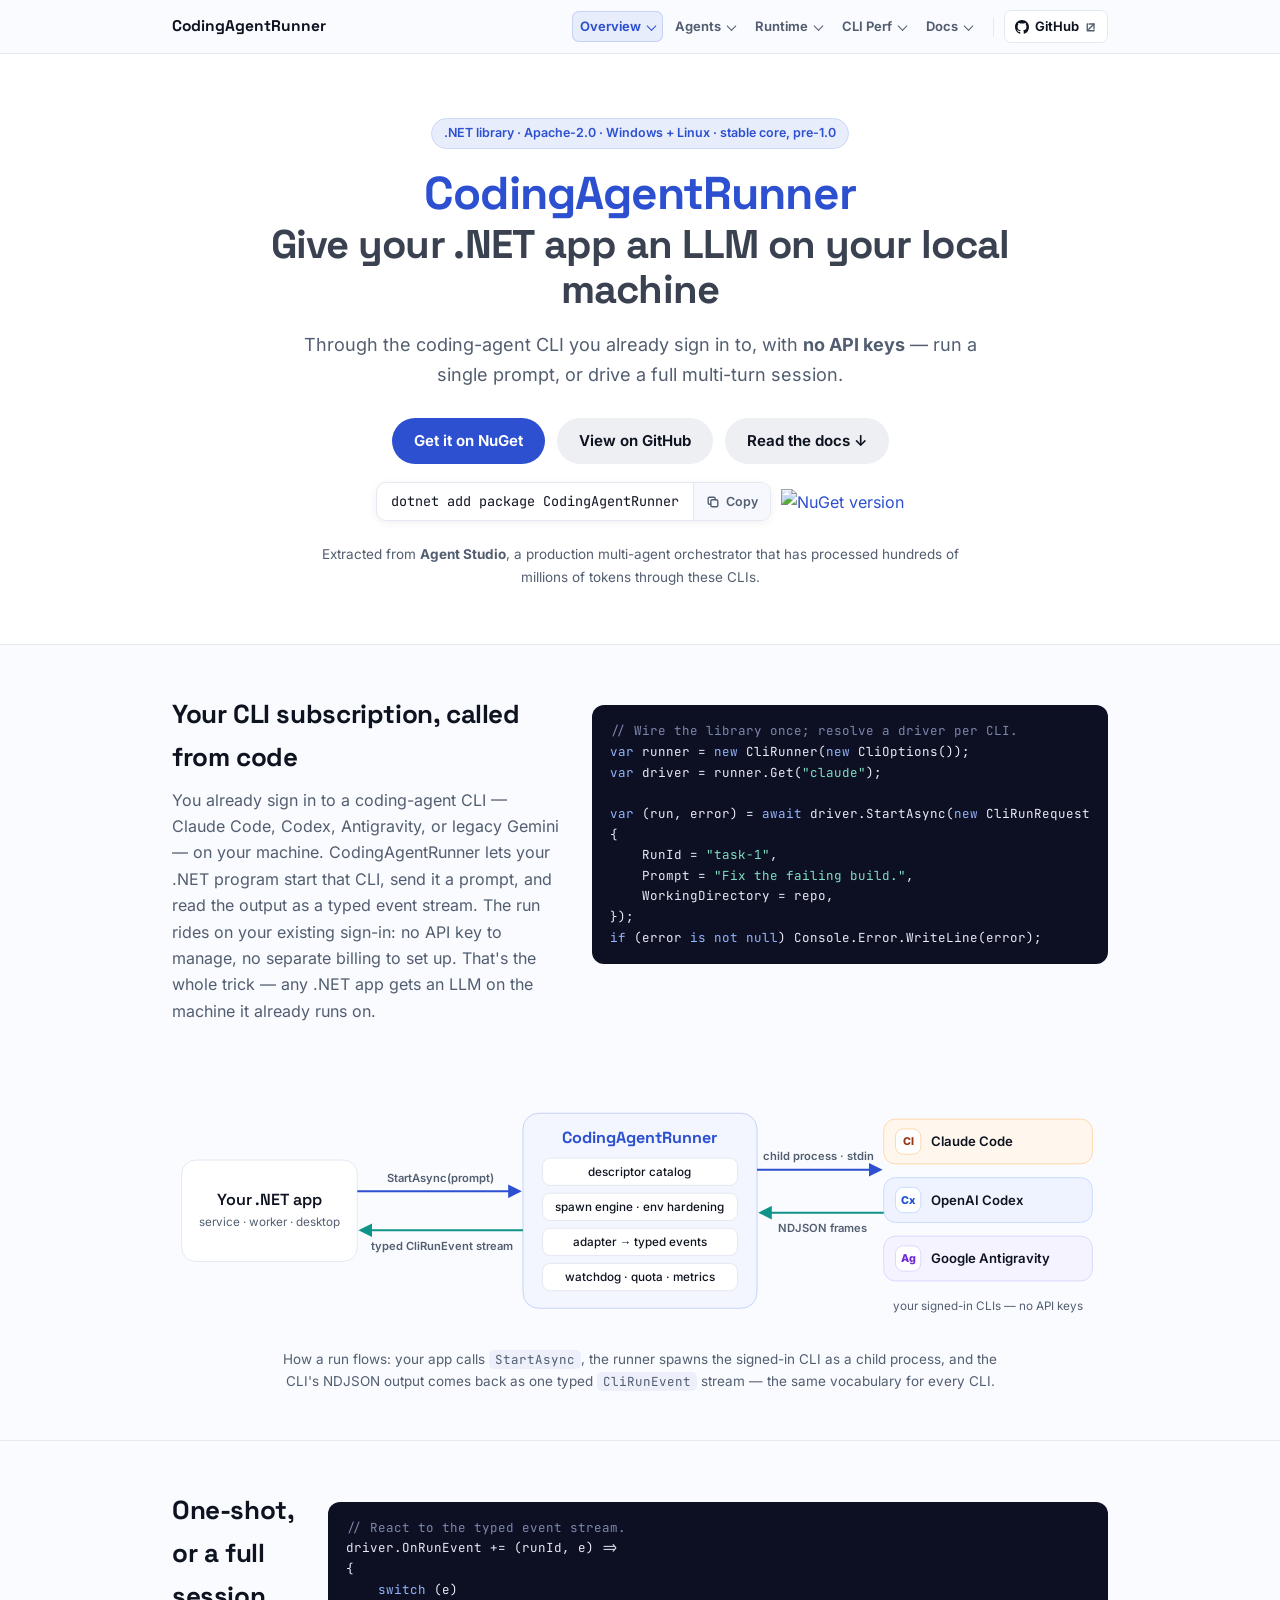
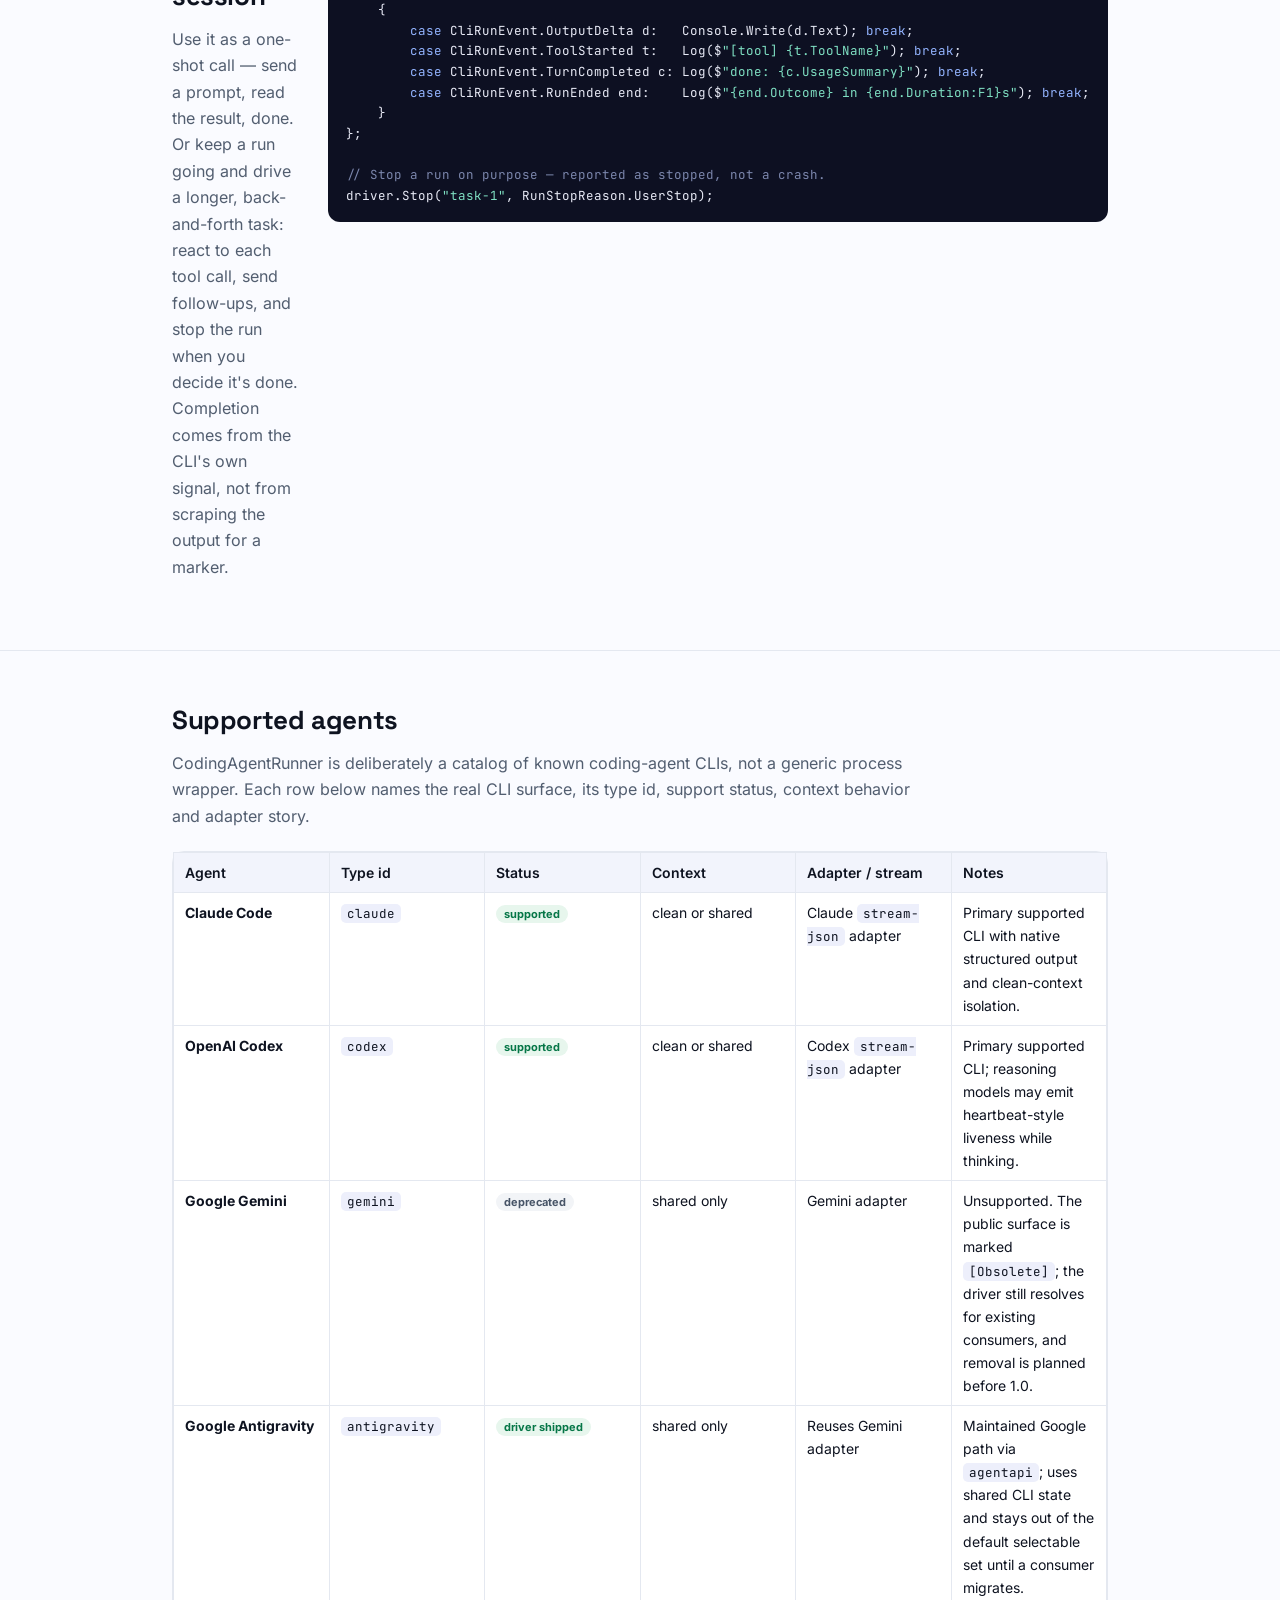
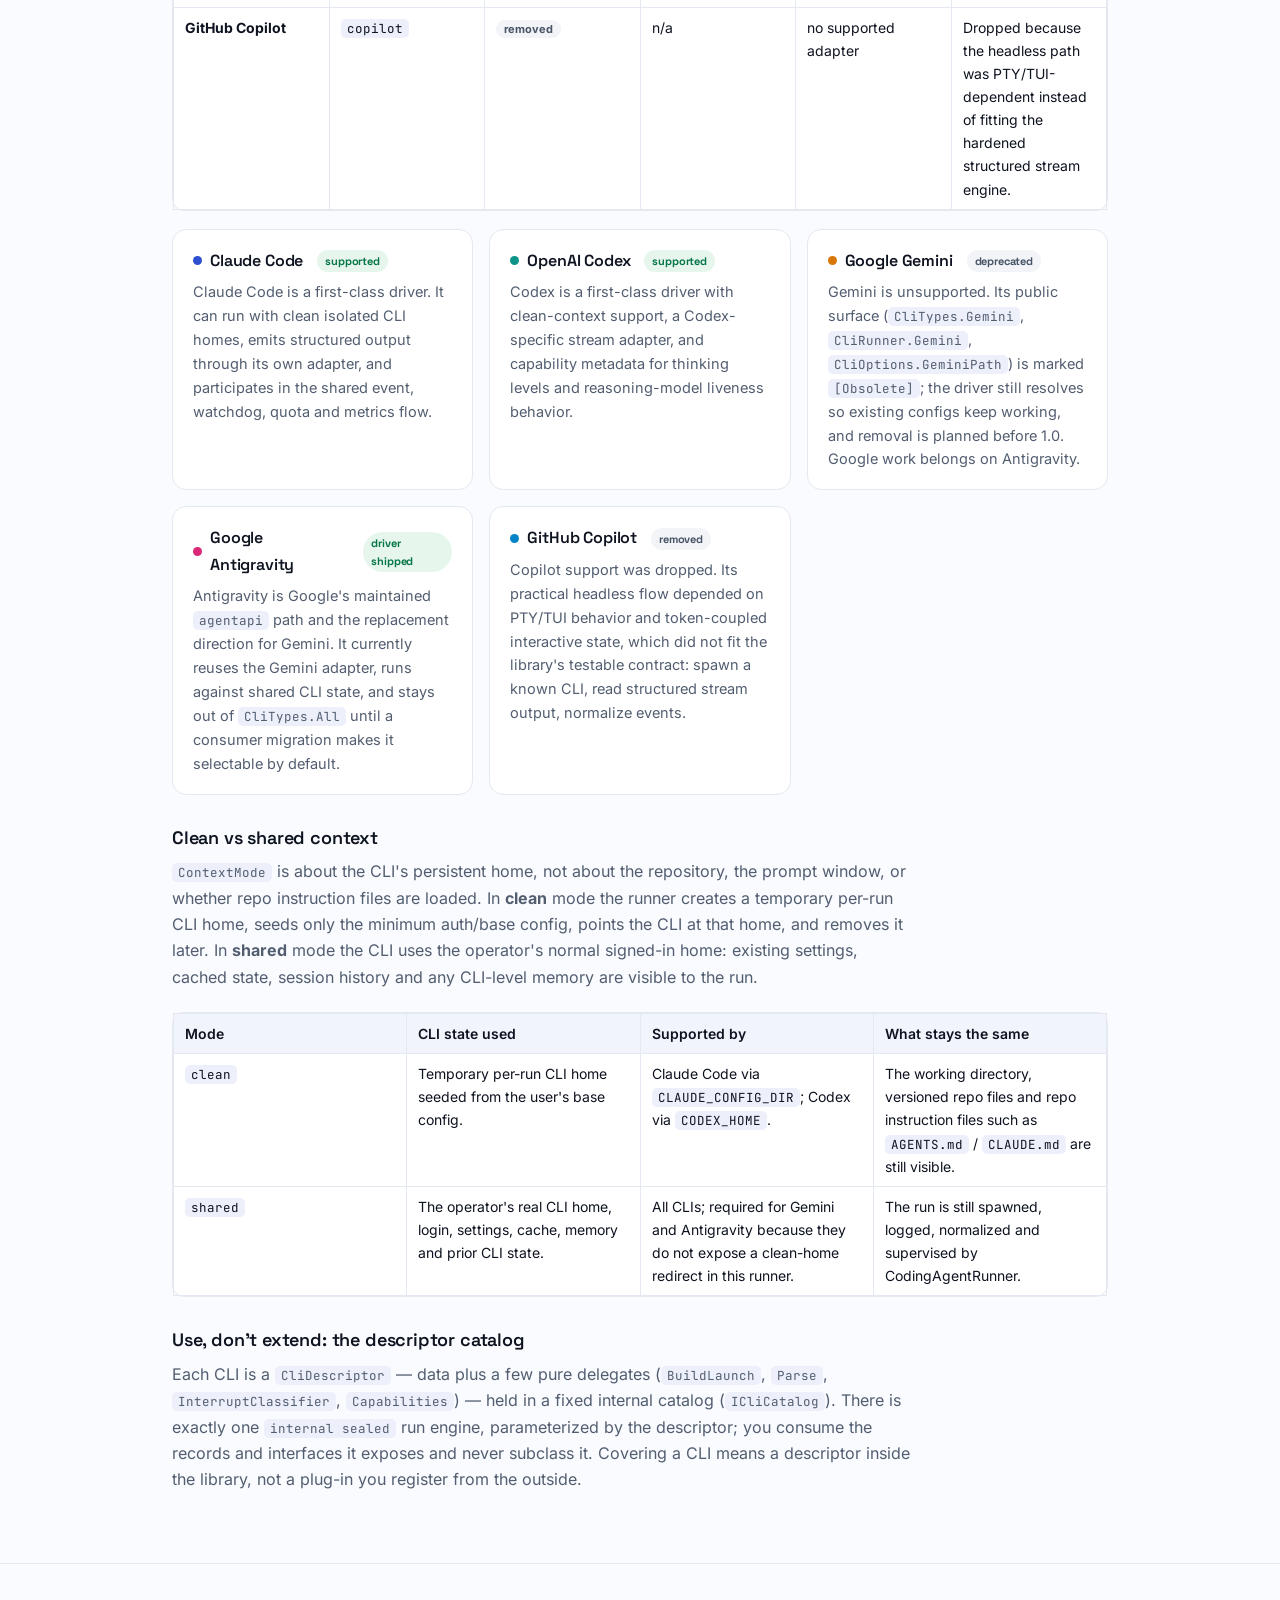
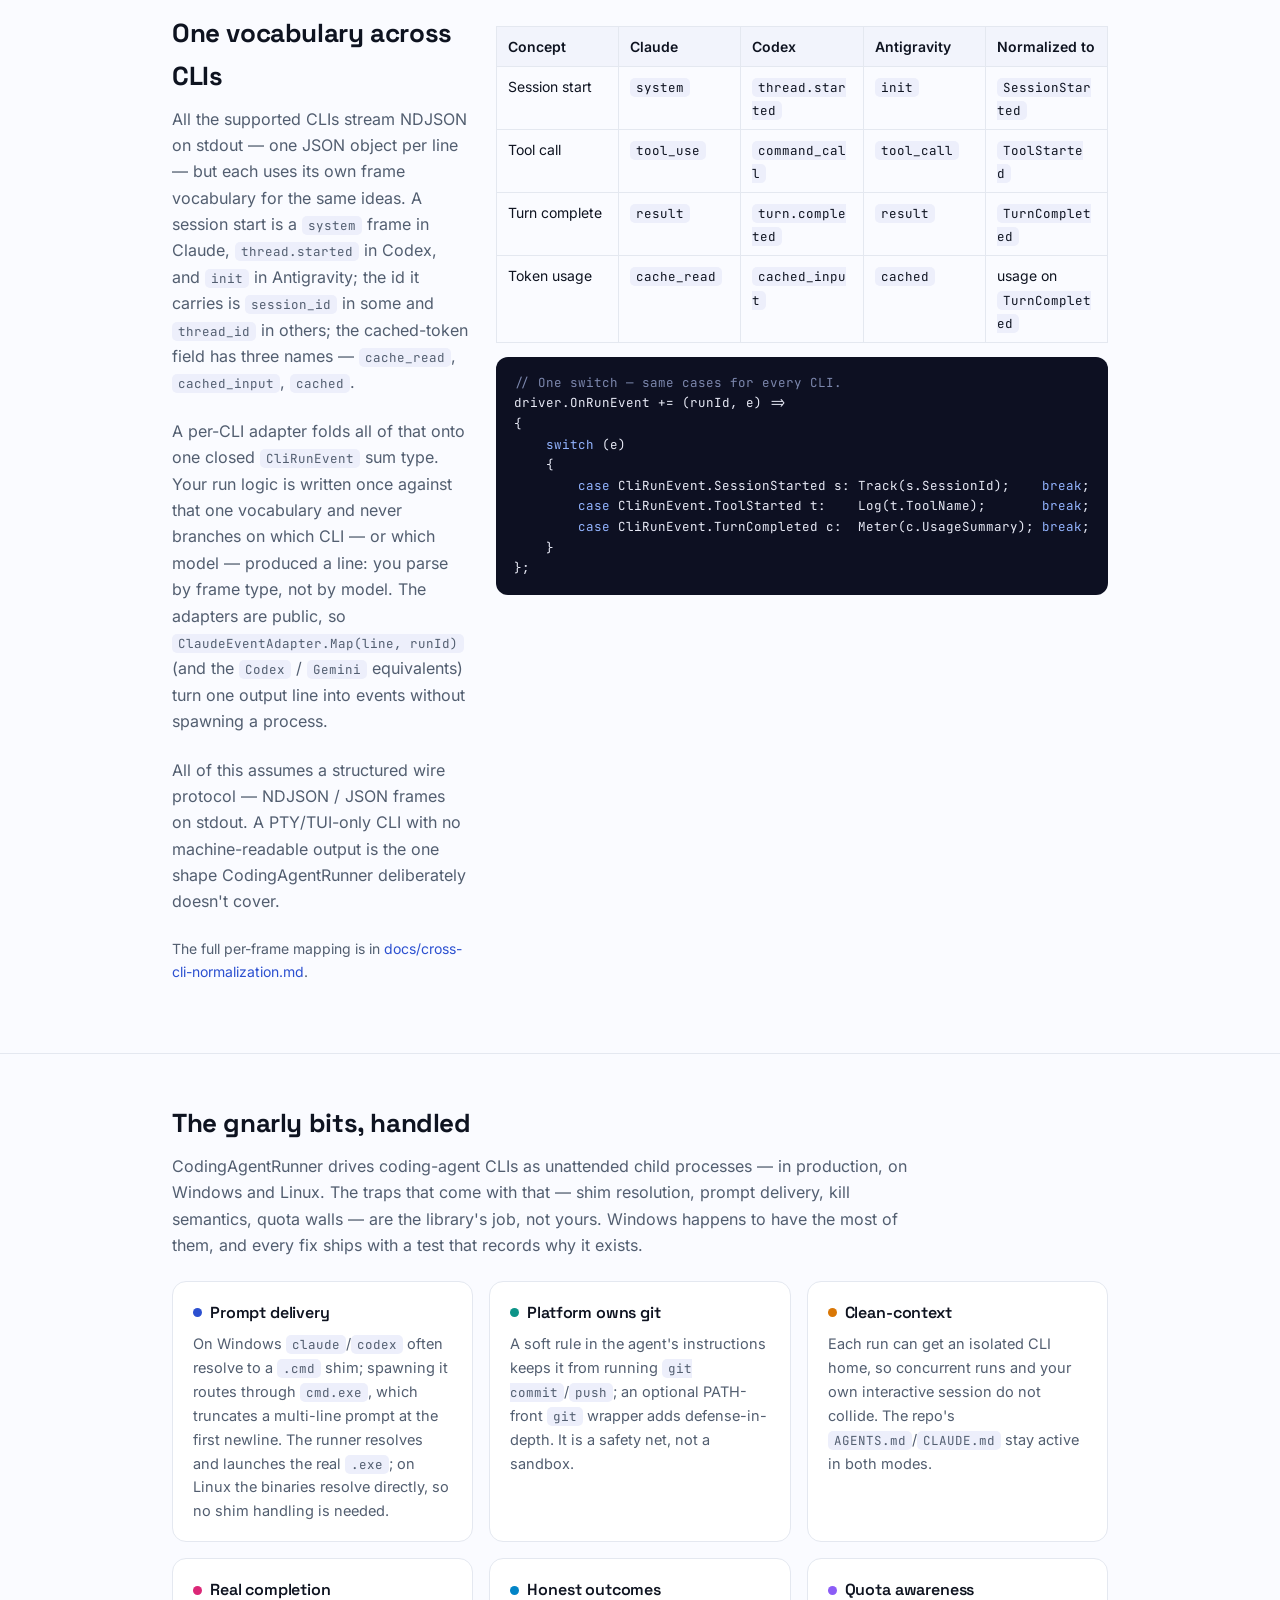
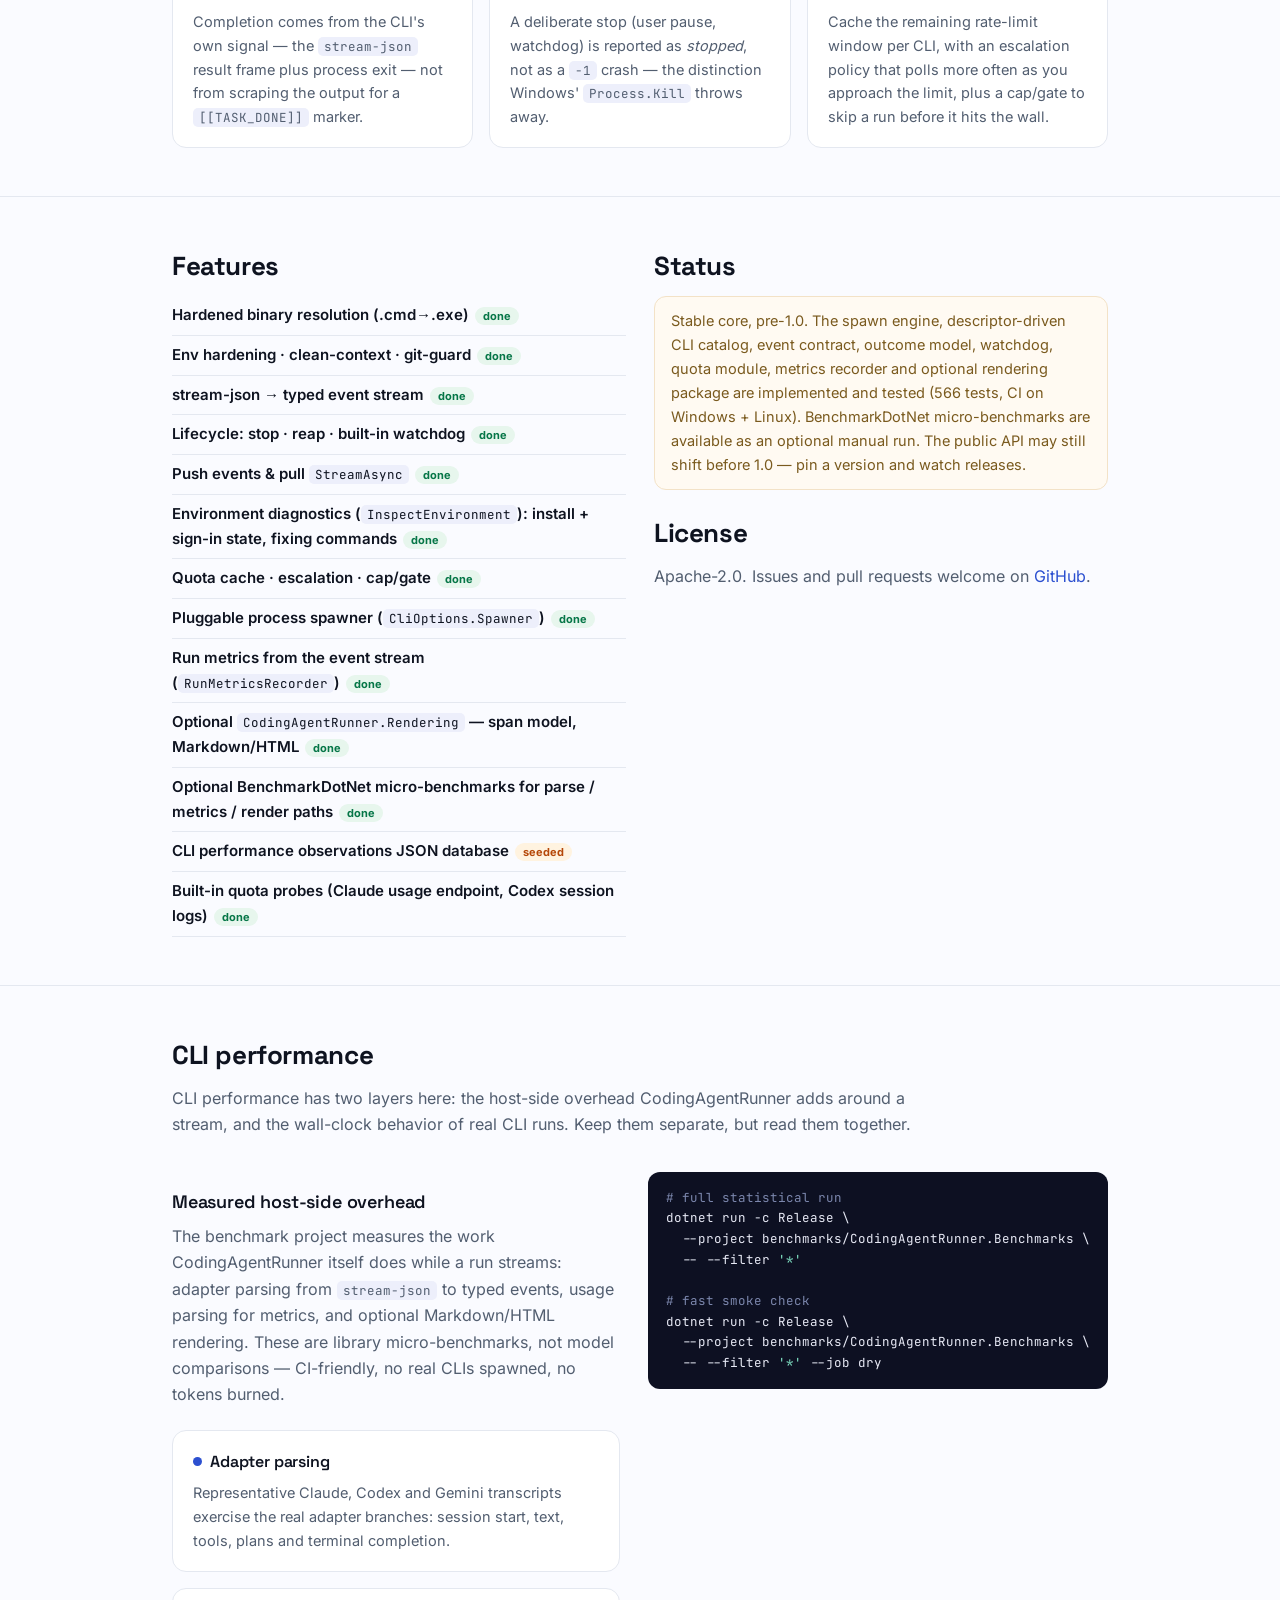
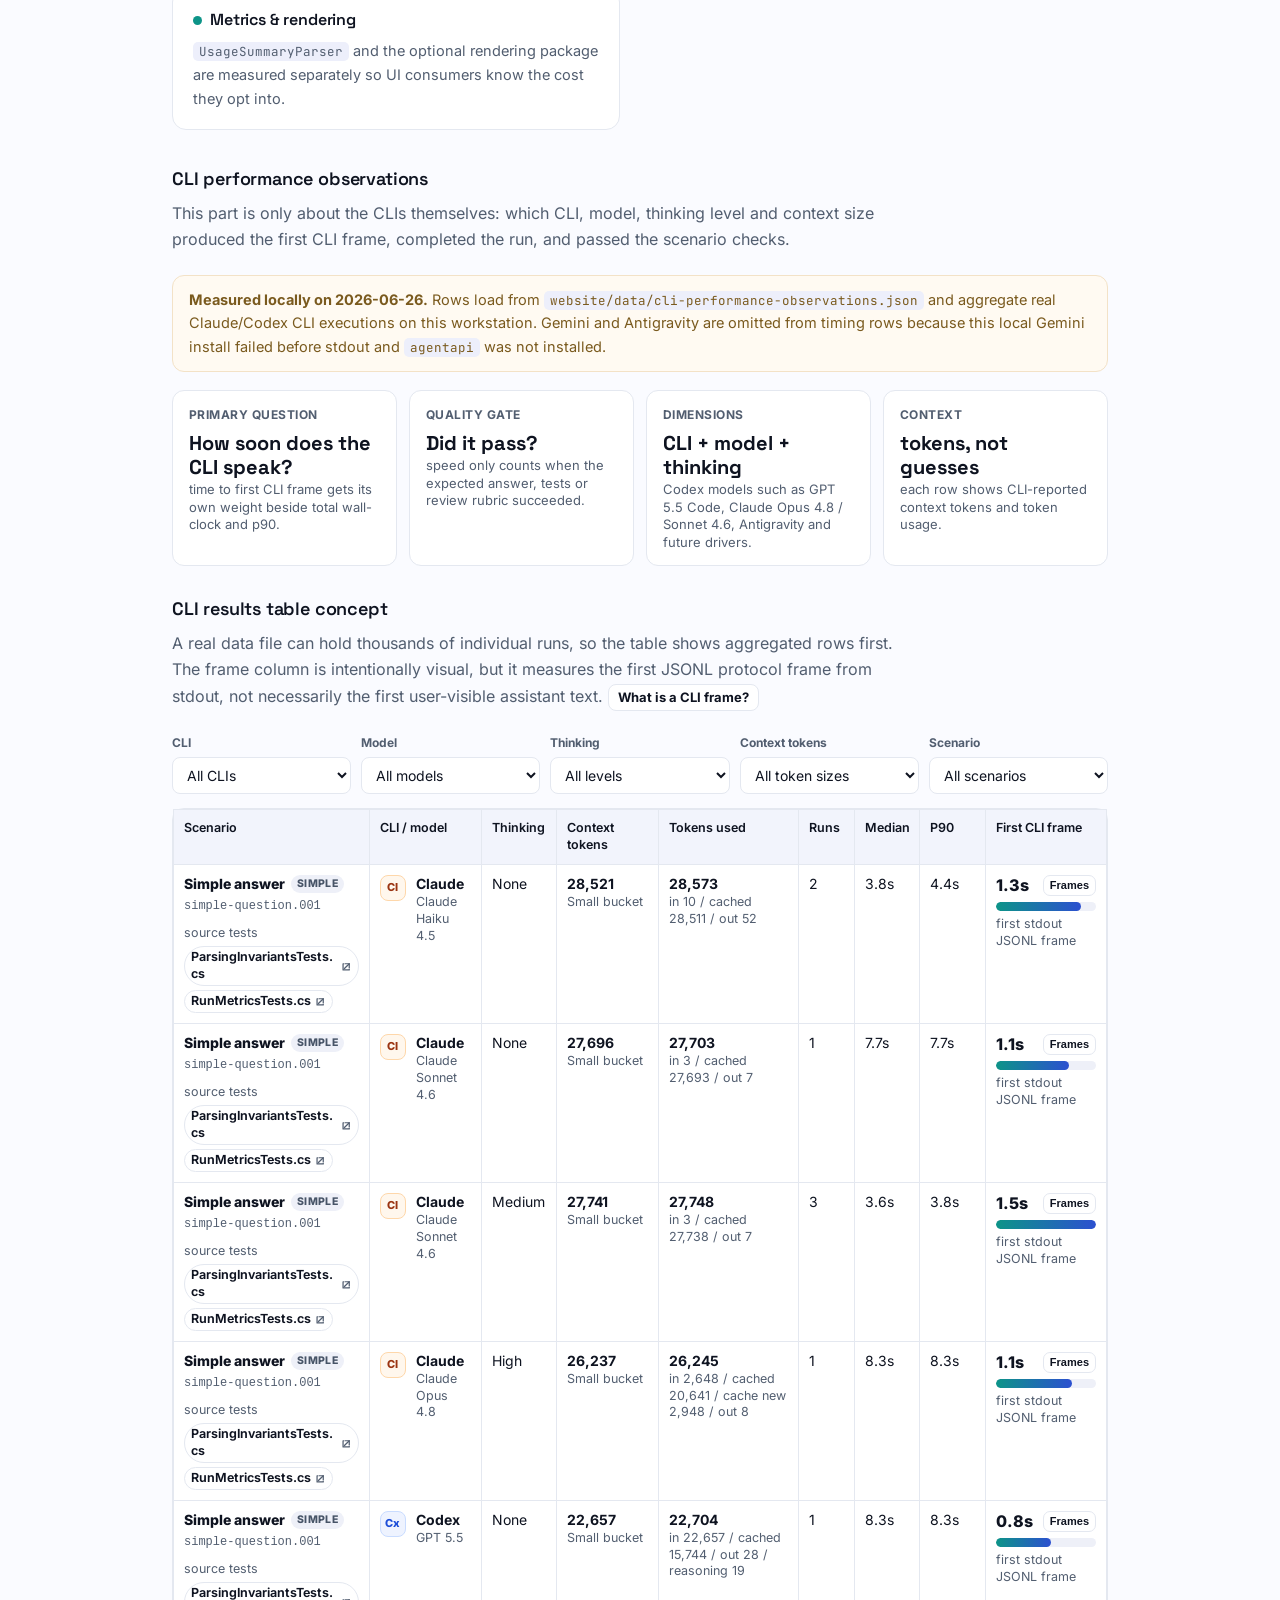
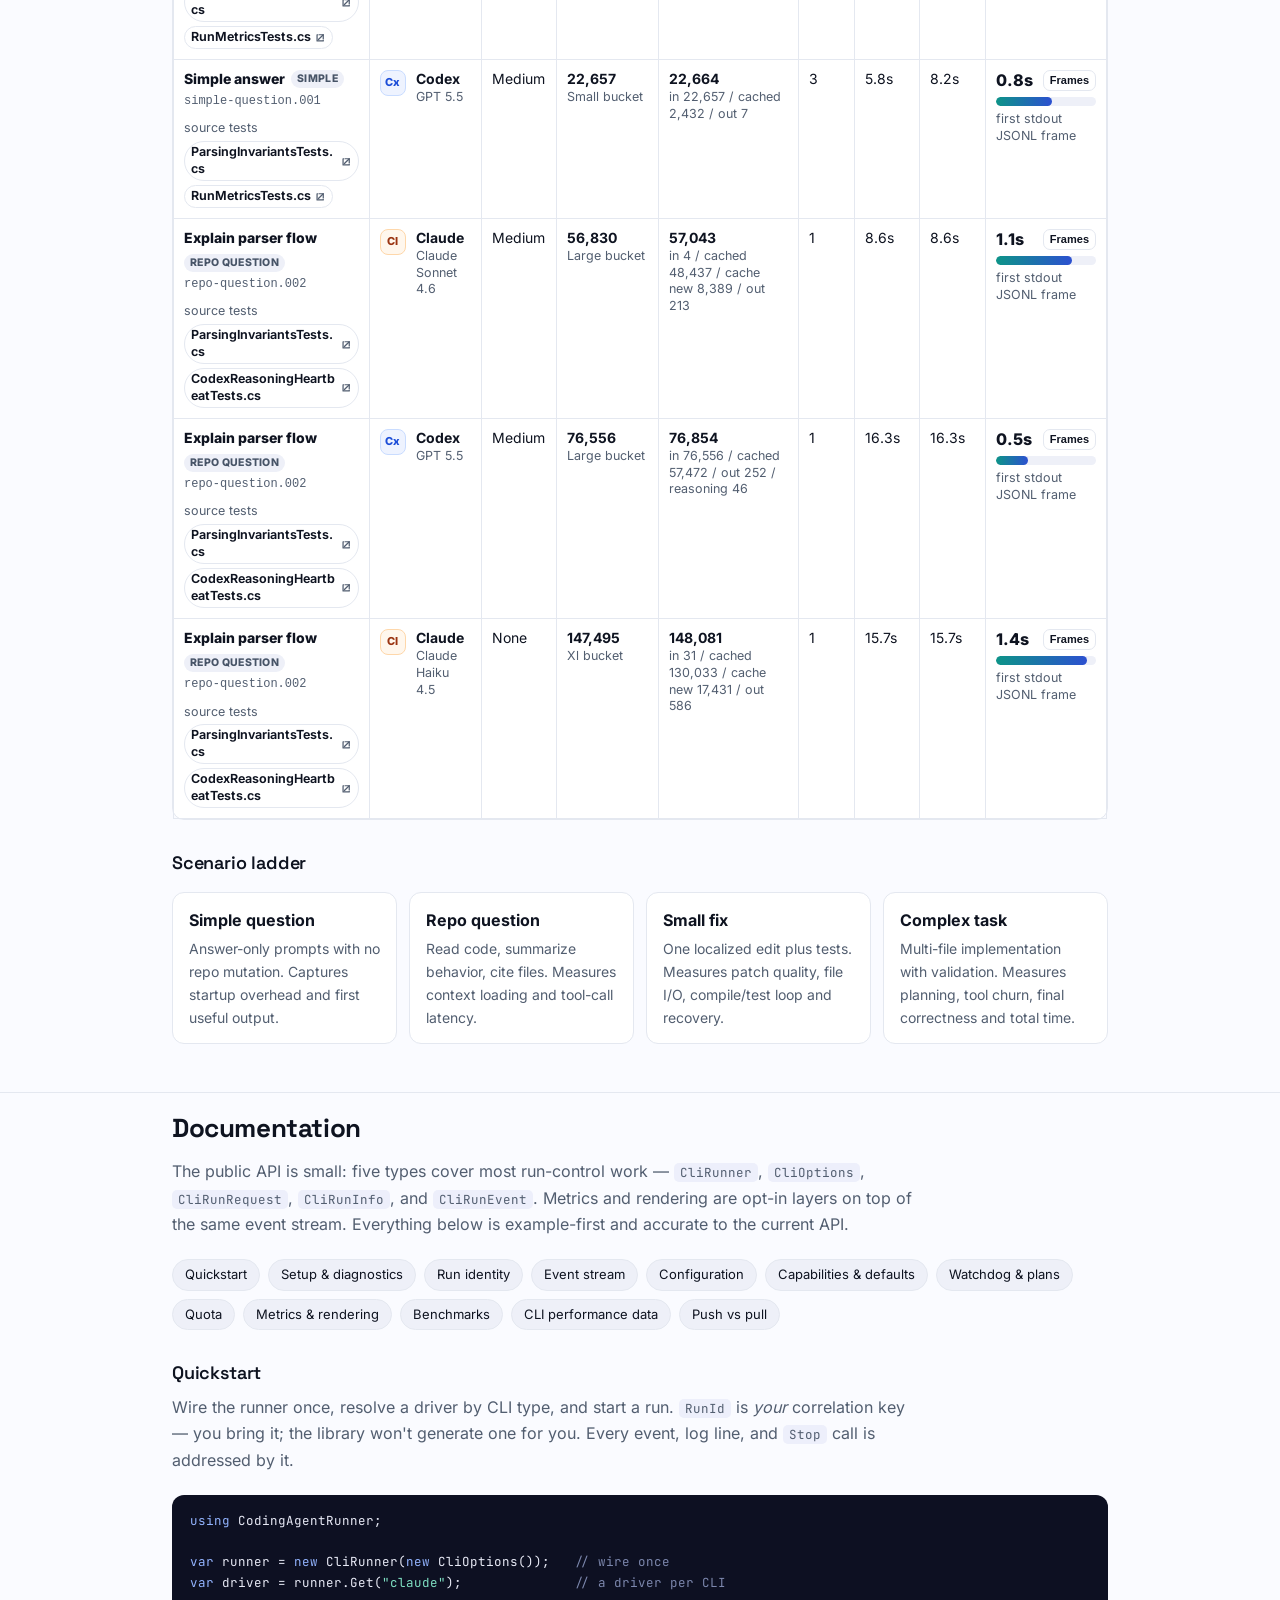
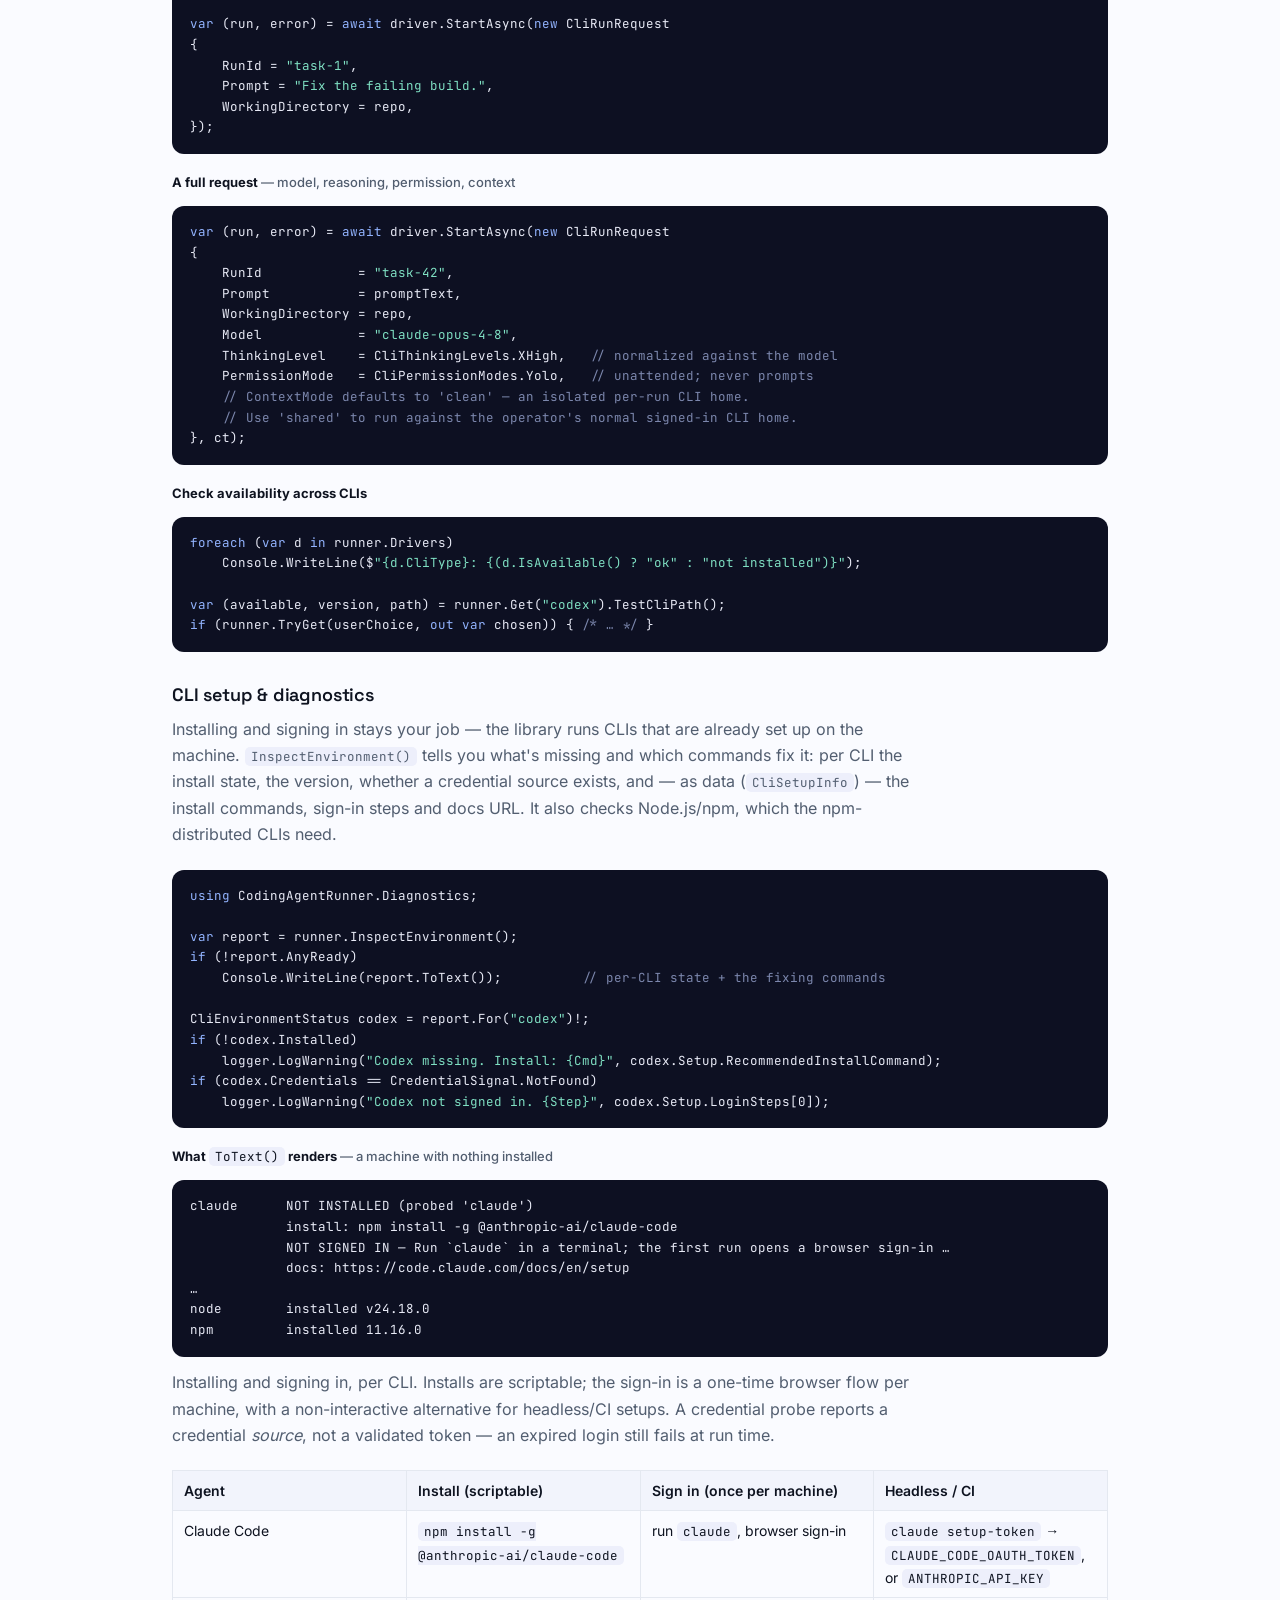
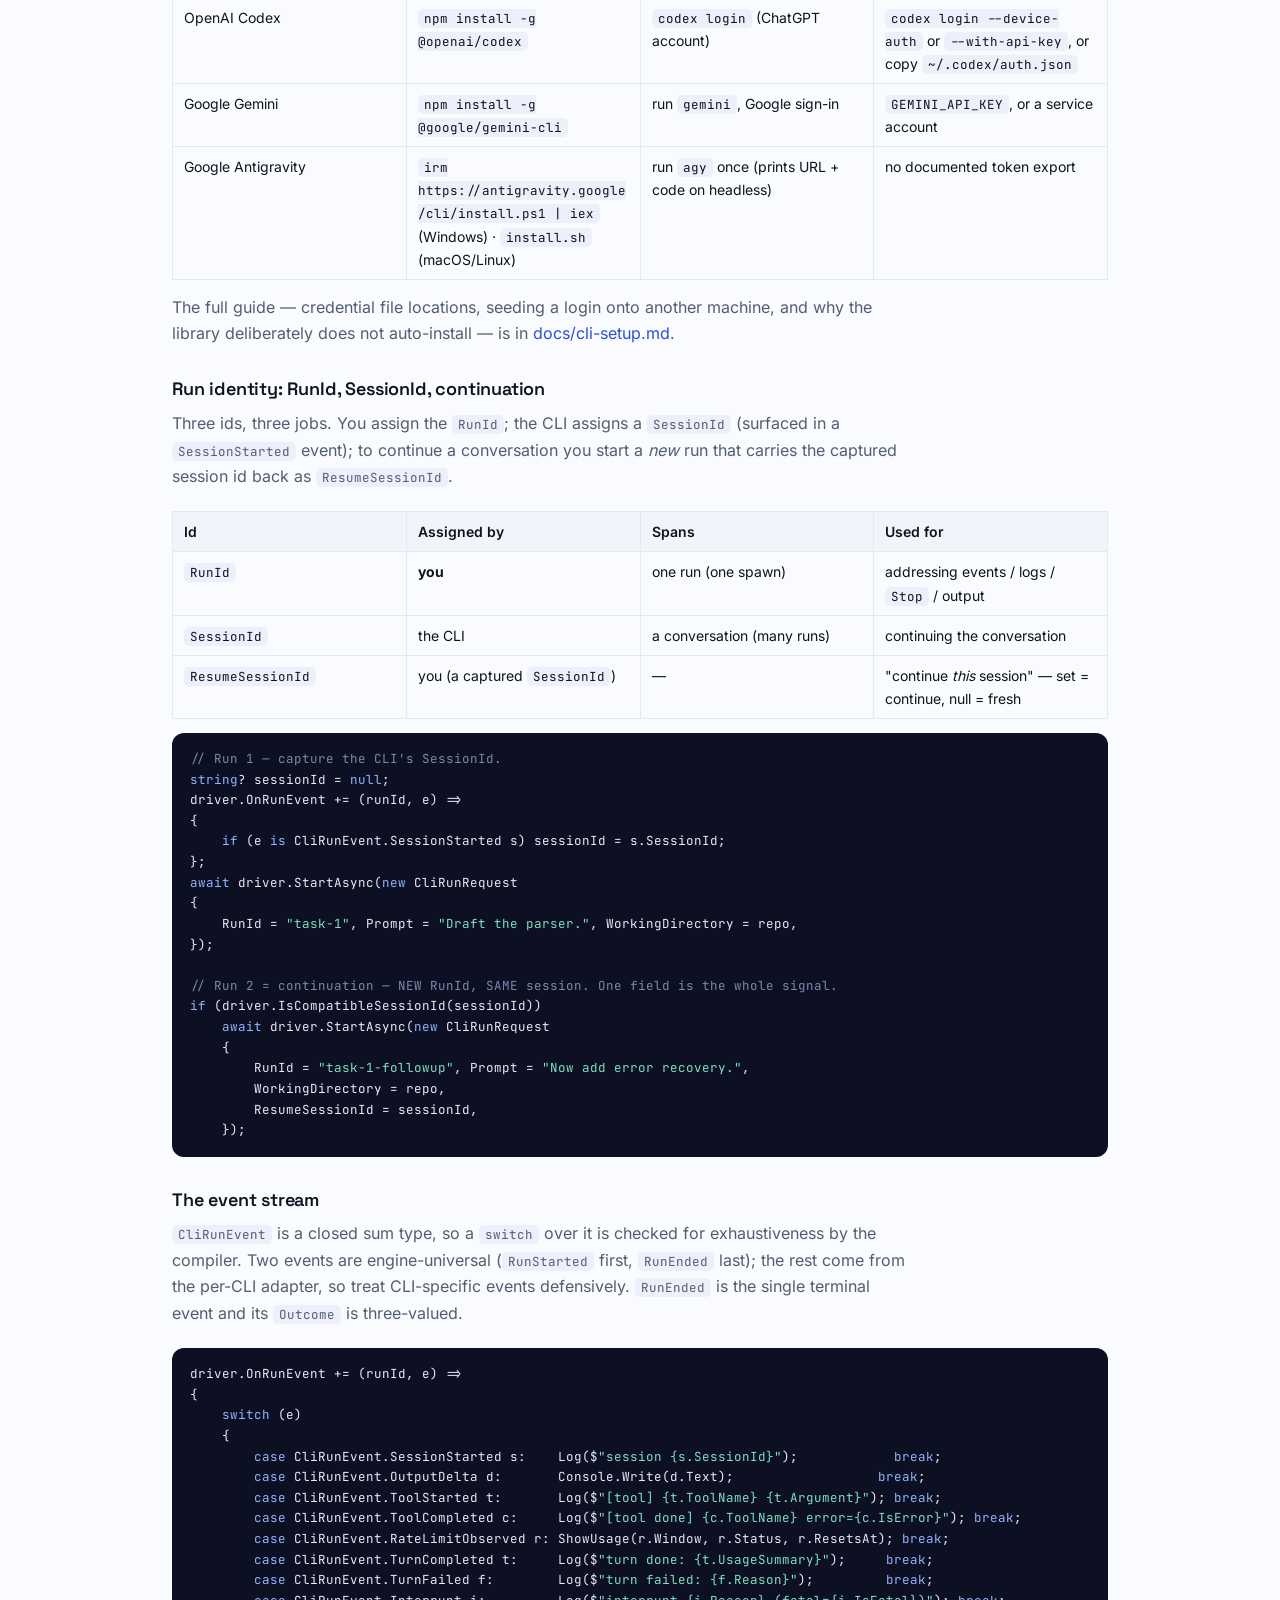
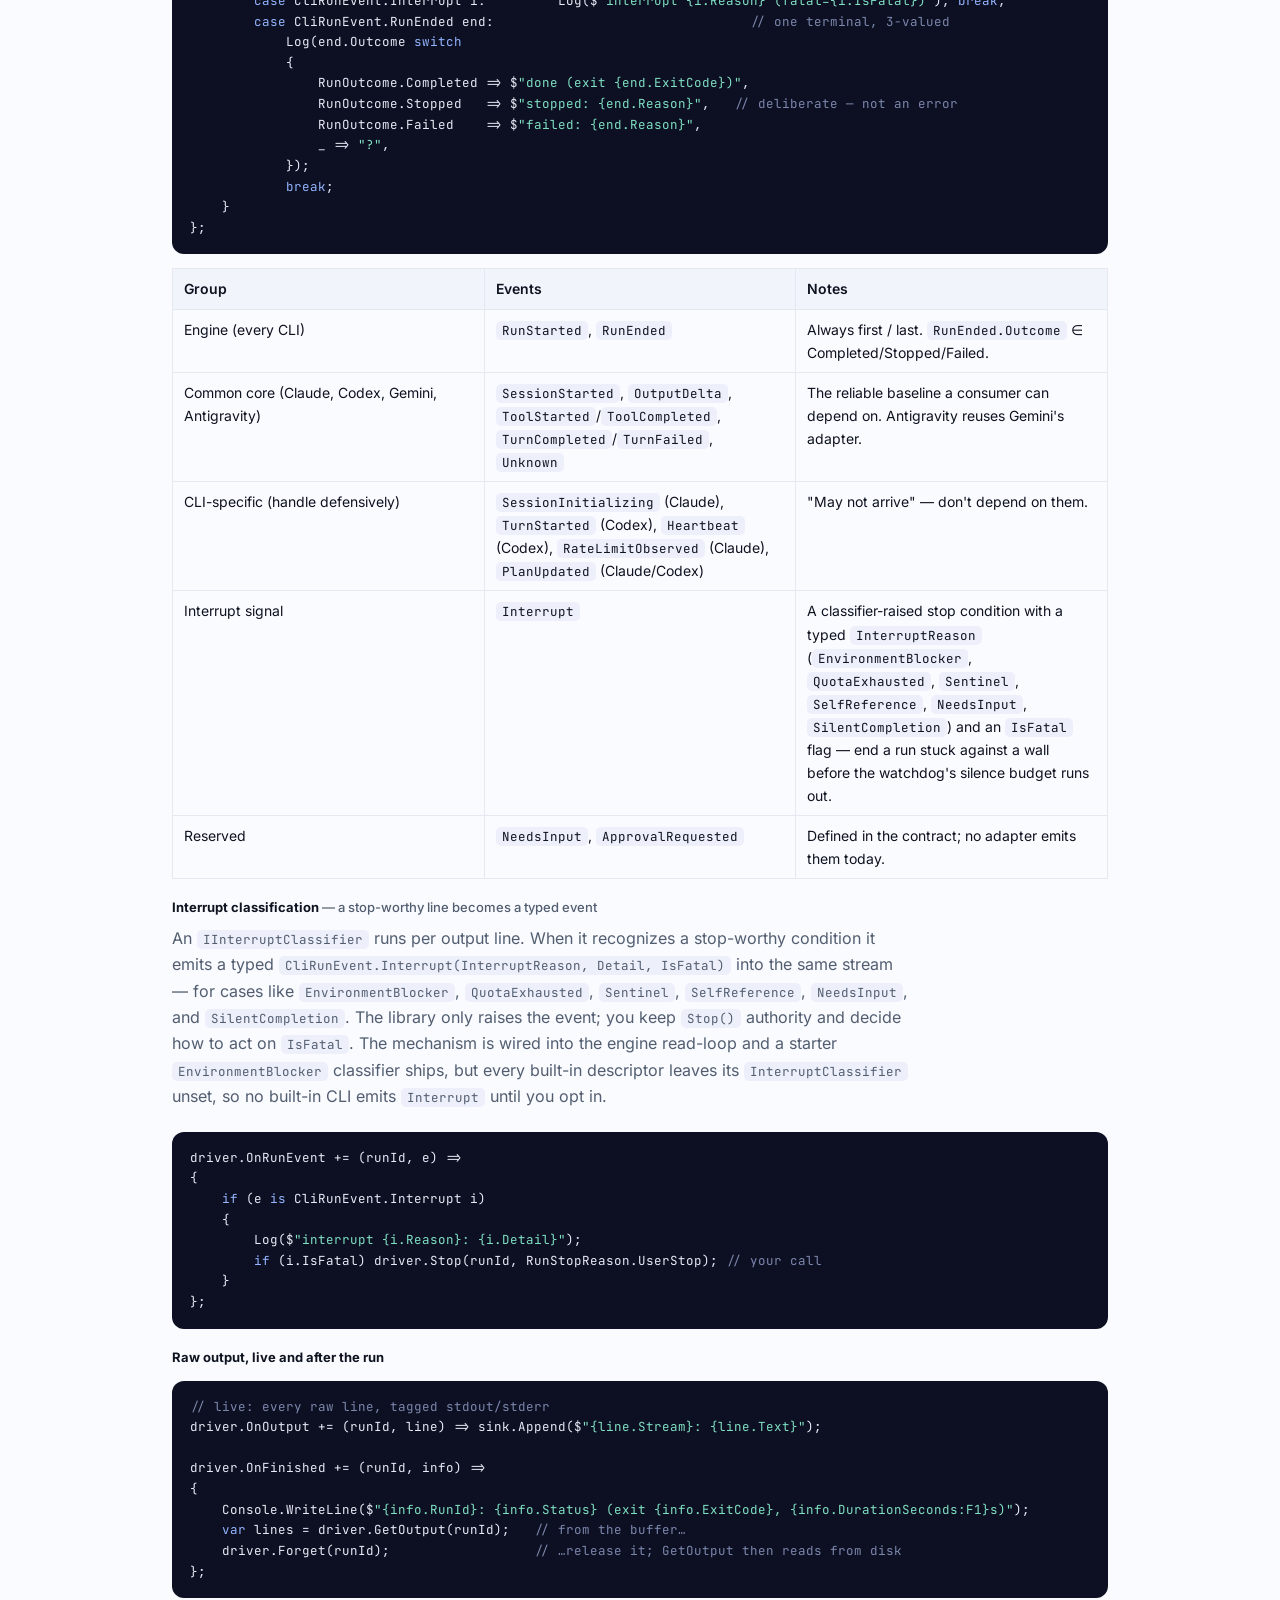
==== commit 6684bf47: "deploy b53da8b" ====
--- a/index.html
+++ b/index.html
@@ -553,7 +553,7 @@
     </div>
     <div>
       <h2 id="status">Status</h2>
-      <div class="note">Stable core, pre-1.0. The spawn engine, descriptor-driven CLI catalog, event contract, outcome model, watchdog, quota module, metrics recorder and optional rendering package are implemented and tested (427 tests, CI on Windows + Linux). BenchmarkDotNet micro-benchmarks are available as an optional manual run. The public API may still shift before 1.0 — pin a version and watch releases.</div>
+      <div class="note">Stable core, pre-1.0. The spawn engine, descriptor-driven CLI catalog, event contract, outcome model, watchdog, quota module, metrics recorder and optional rendering package are implemented and tested (566 tests, CI on Windows + Linux). BenchmarkDotNet micro-benchmarks are available as an optional manual run. The public API may still shift before 1.0 — pin a version and watch releases.</div>
       <h2 id="license" style="margin-top:22px;">License</h2>
       <p class="lead">Apache-2.0. Issues and pull requests welcome on <a href="https://github.com/agent-orc/runner">GitHub</a>.</p>
     </div>
@@ -1122,12 +1122,12 @@
   "sourceTruth": "Aggregates from real local CLI executions on 2026-06-26. Scenario definitions point at source tests; unavailable drivers are documented separately and do not get synthetic timing rows. Token counts come from CLI-reported usage objects.",
   "runner": {
     "gitCommit": "c38edc8d0095c6852fc27fc7a3f9cb3a0f8e2537",
-    "workspace": "C:/Projects/coding-agent-runner"
+    "workspace": "[local checkout]"
   },
   "environment": {
     "os": "Windows",
     "shell": "PowerShell",
-    "cwd": "C:/Projects/coding-agent-runner",
+    "cwd": "[local checkout]",
     "notes": [
       "Measurements include CLI startup, local plugin/config loading and network/model latency.",
       "The table's firstCliFrameMs is the first CLI frame: the first newline-delimited JSON object emitted on stdout. It is not necessarily the first user-visible assistant text. firstOutputMs is kept as a legacy alias in the aggregate rows.",
@@ -1139,17 +1139,17 @@
     {
       "cli": "Claude",
       "version": "2.1.186",
-      "path": "C:/Users/rmisc/AppData/Roaming/npm/claude.cmd"
+      "path": "[npm-global-prefix]/claude.cmd"
     },
     {
       "cli": "Codex",
       "version": "0.142.0",
-      "path": "C:/Users/rmisc/.vscode-insiders/extensions/openai.chatgpt-26.5616.71553-win32-x64/bin/windows-x86_64/codex.exe"
+      "path": "[vscode-extensions]/openai.chatgpt/bin/windows-x86_64/codex.exe"
     },
     {
       "cli": "Gemini",
       "version": "0.41.2",
-      "path": "C:/Users/rmisc/AppData/Roaming/npm/gemini.cmd"
+      "path": "[npm-global-prefix]/gemini.cmd"
     }
   ],
   "contextScale": [
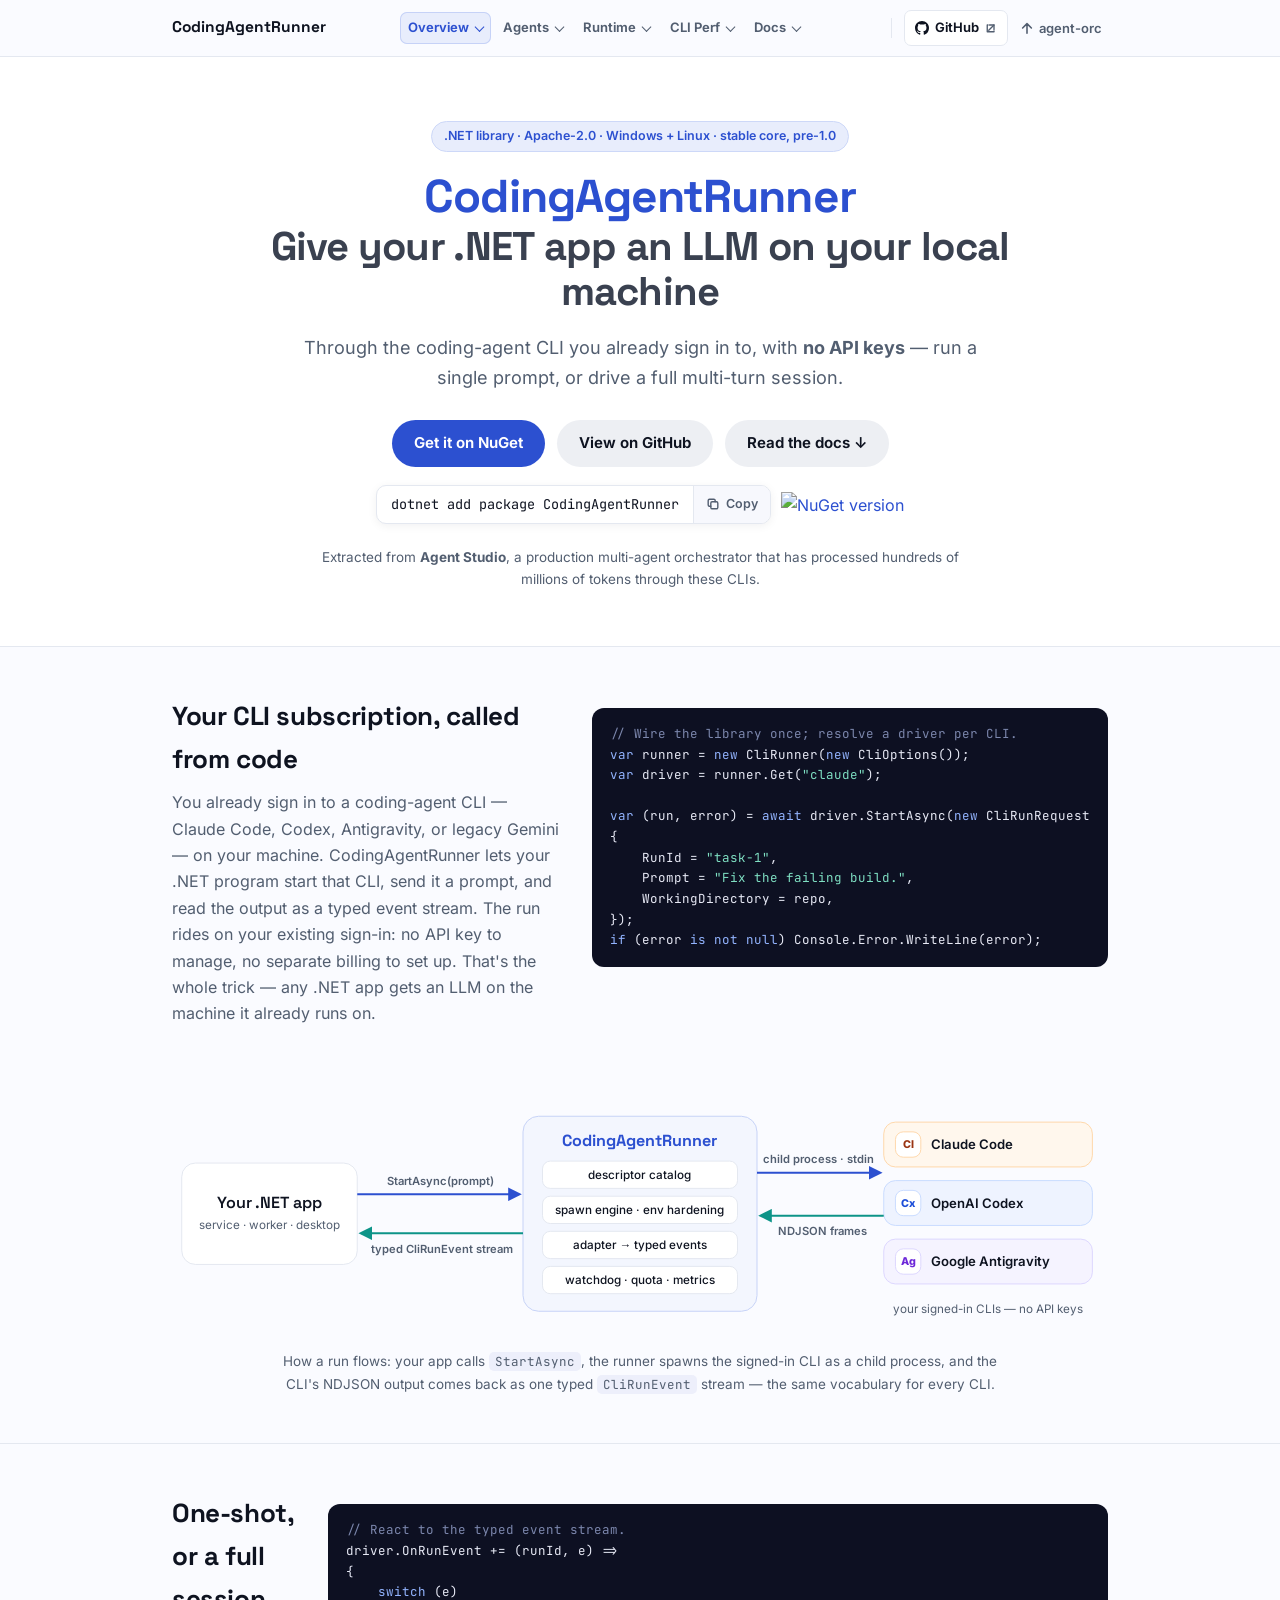
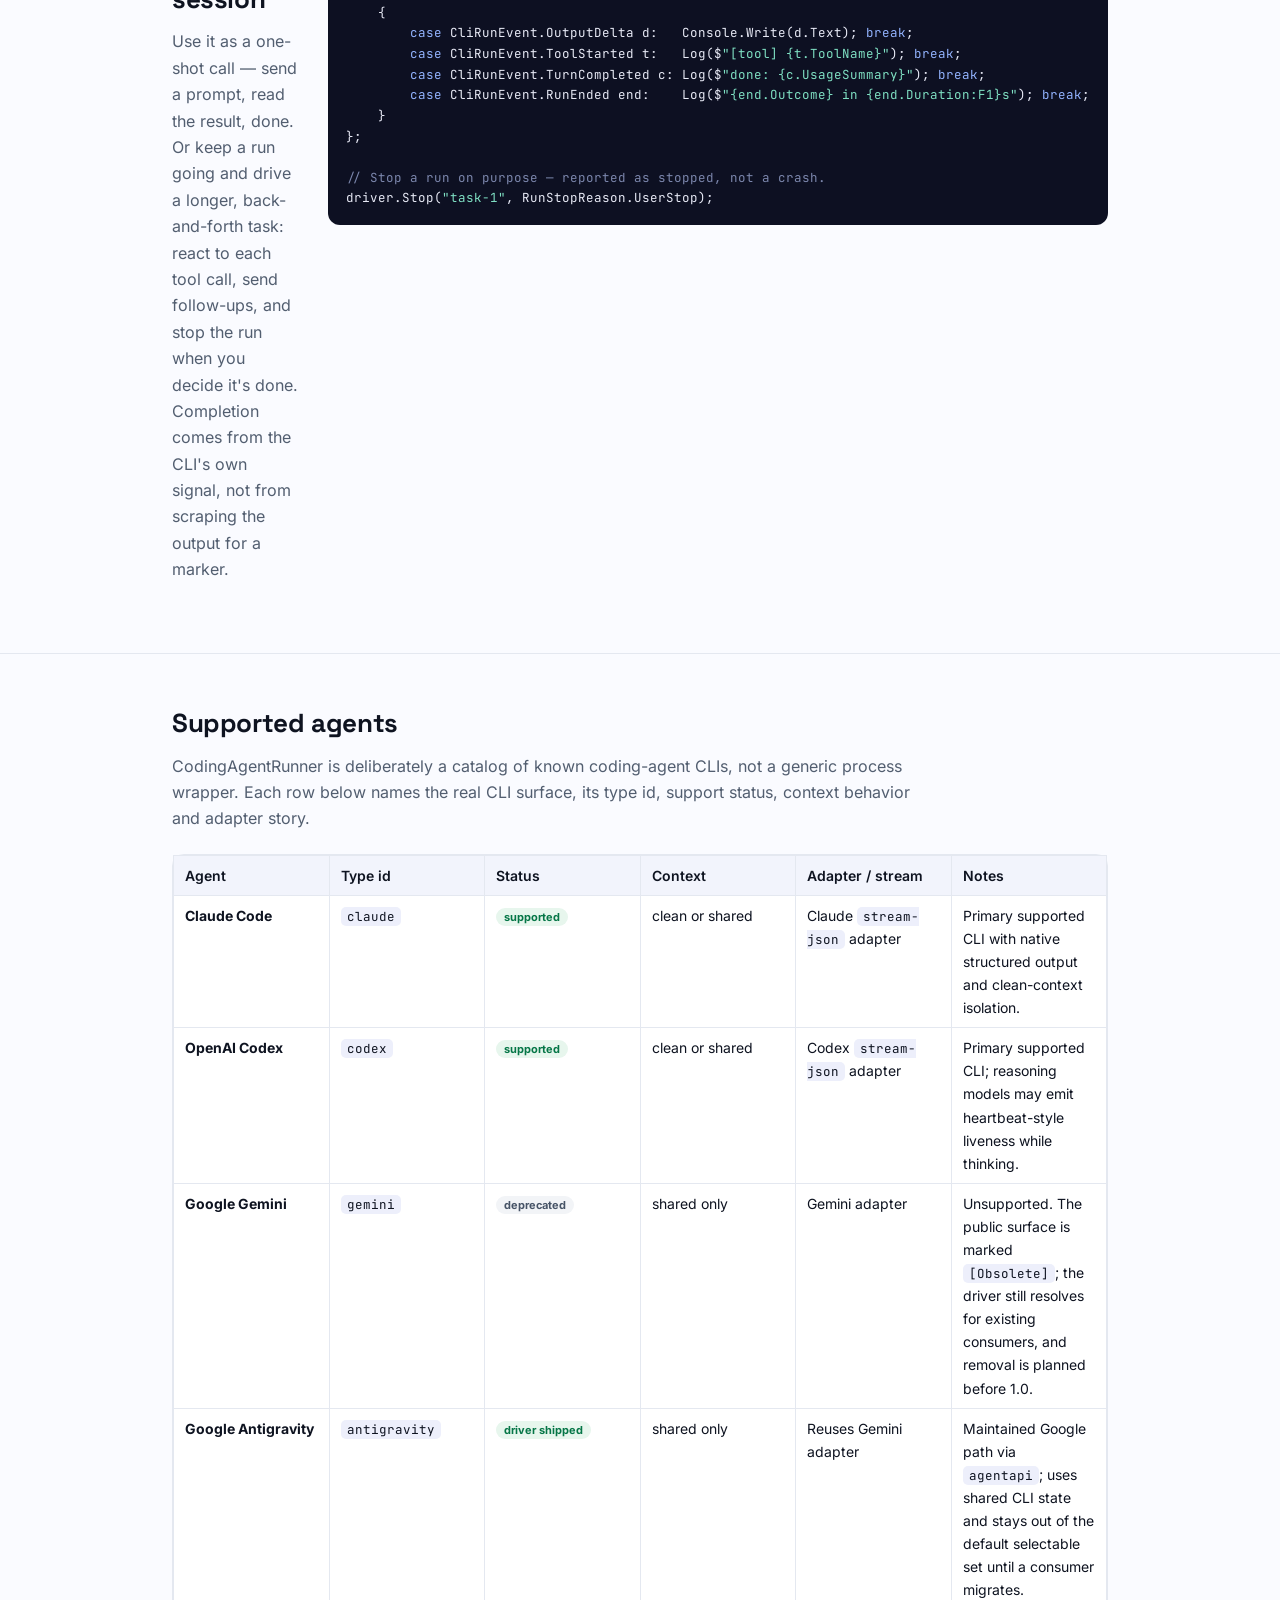
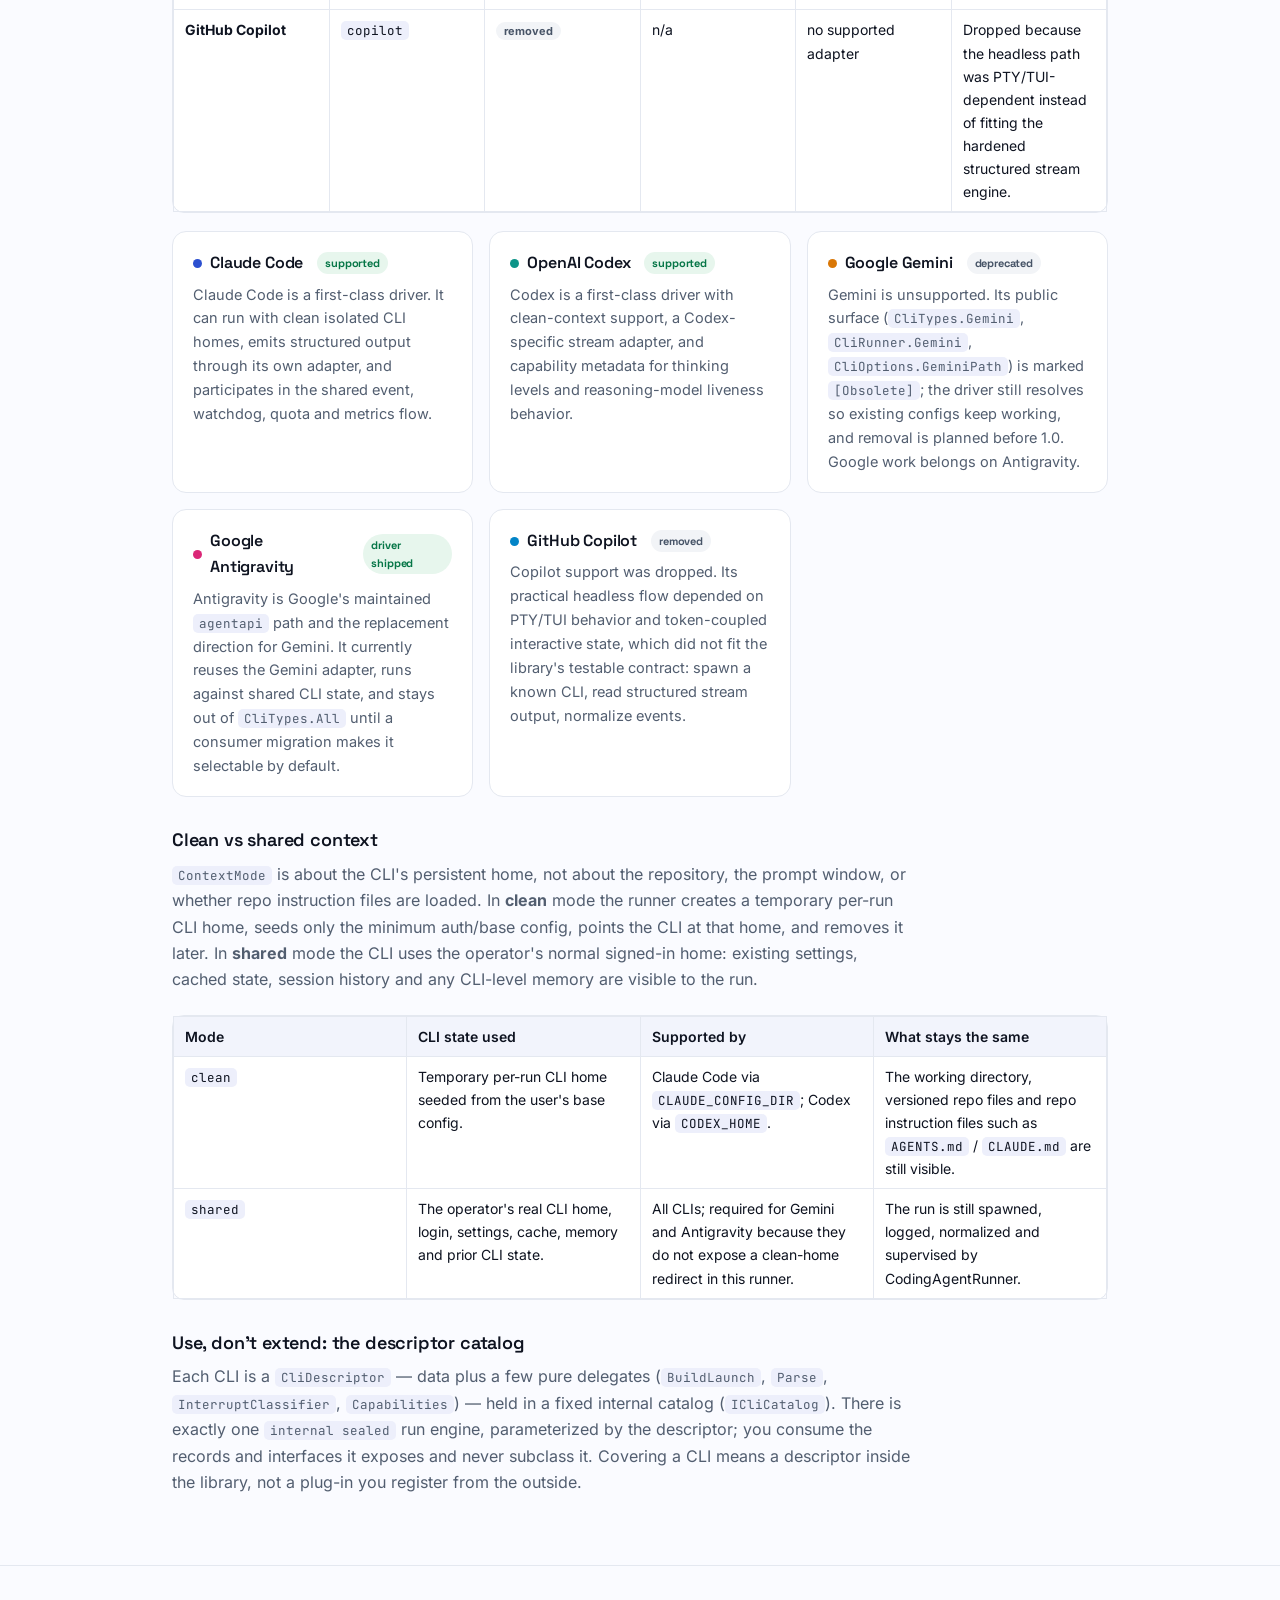
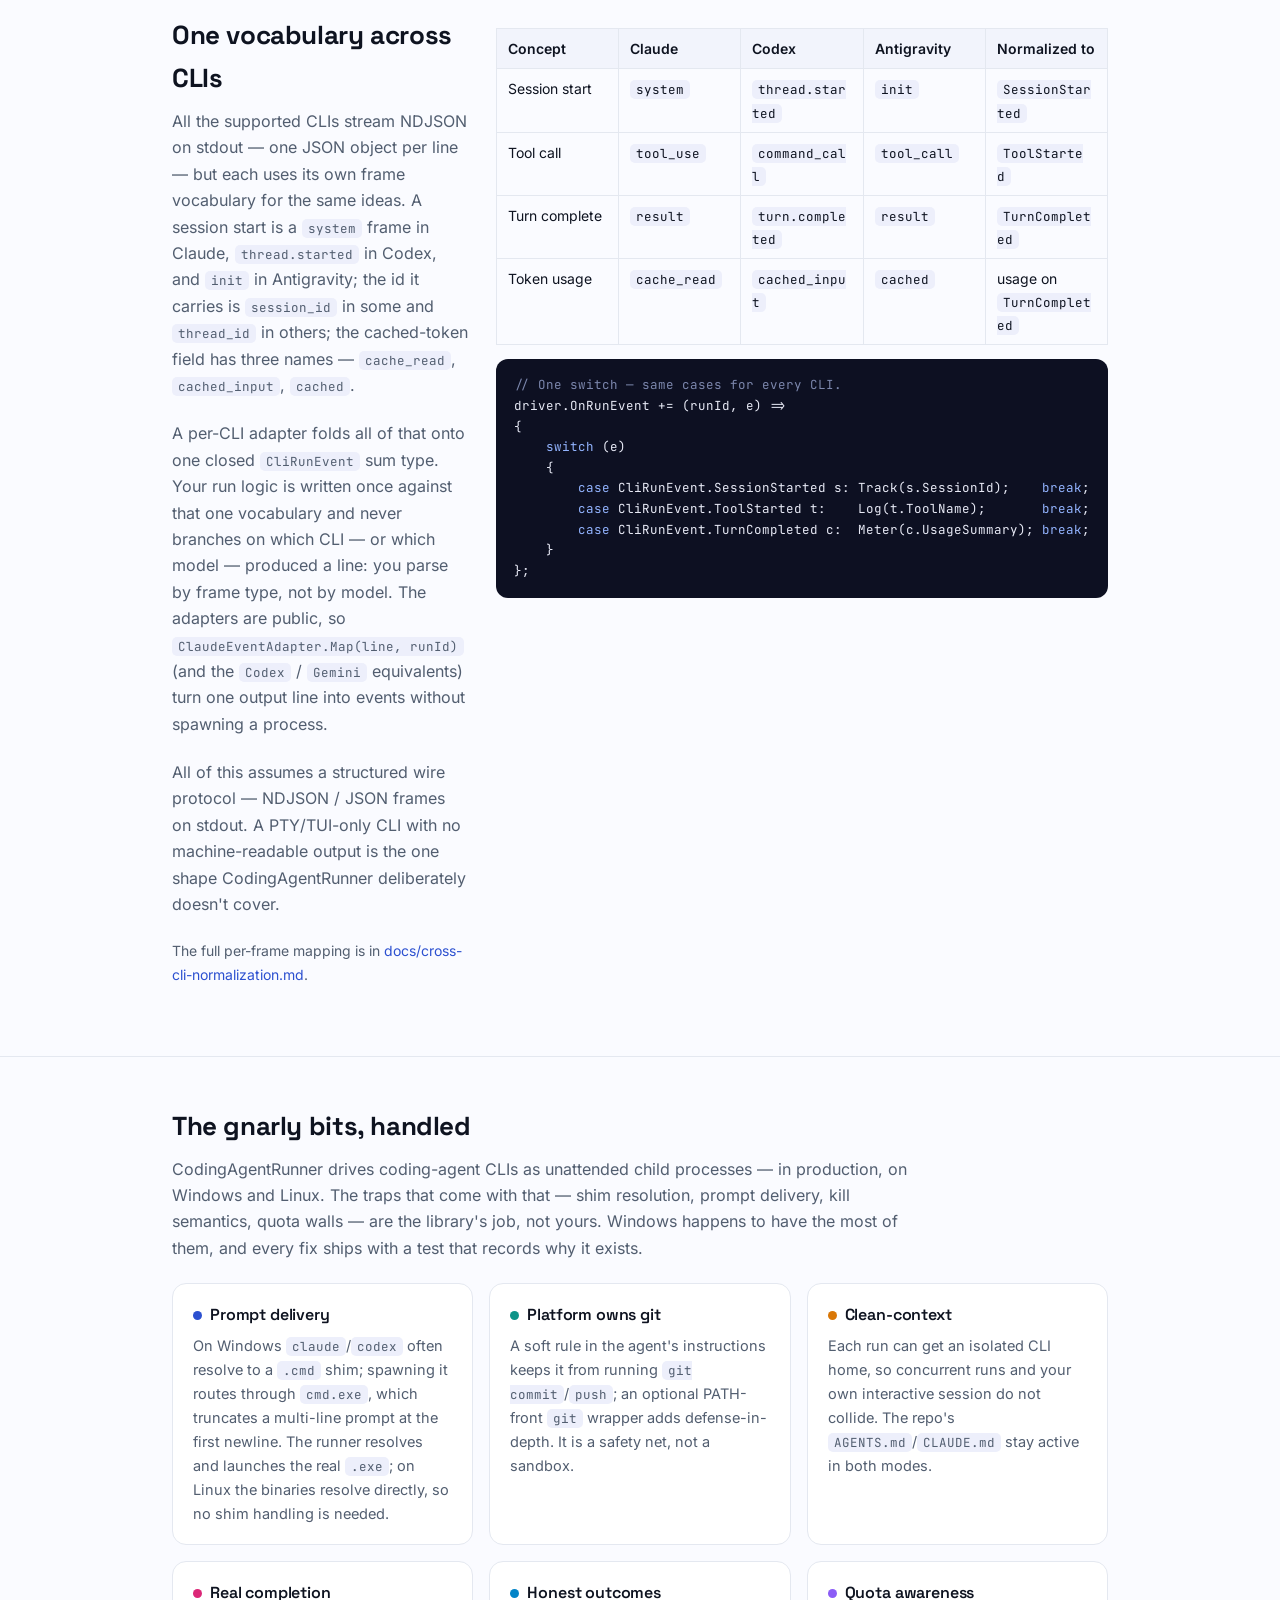
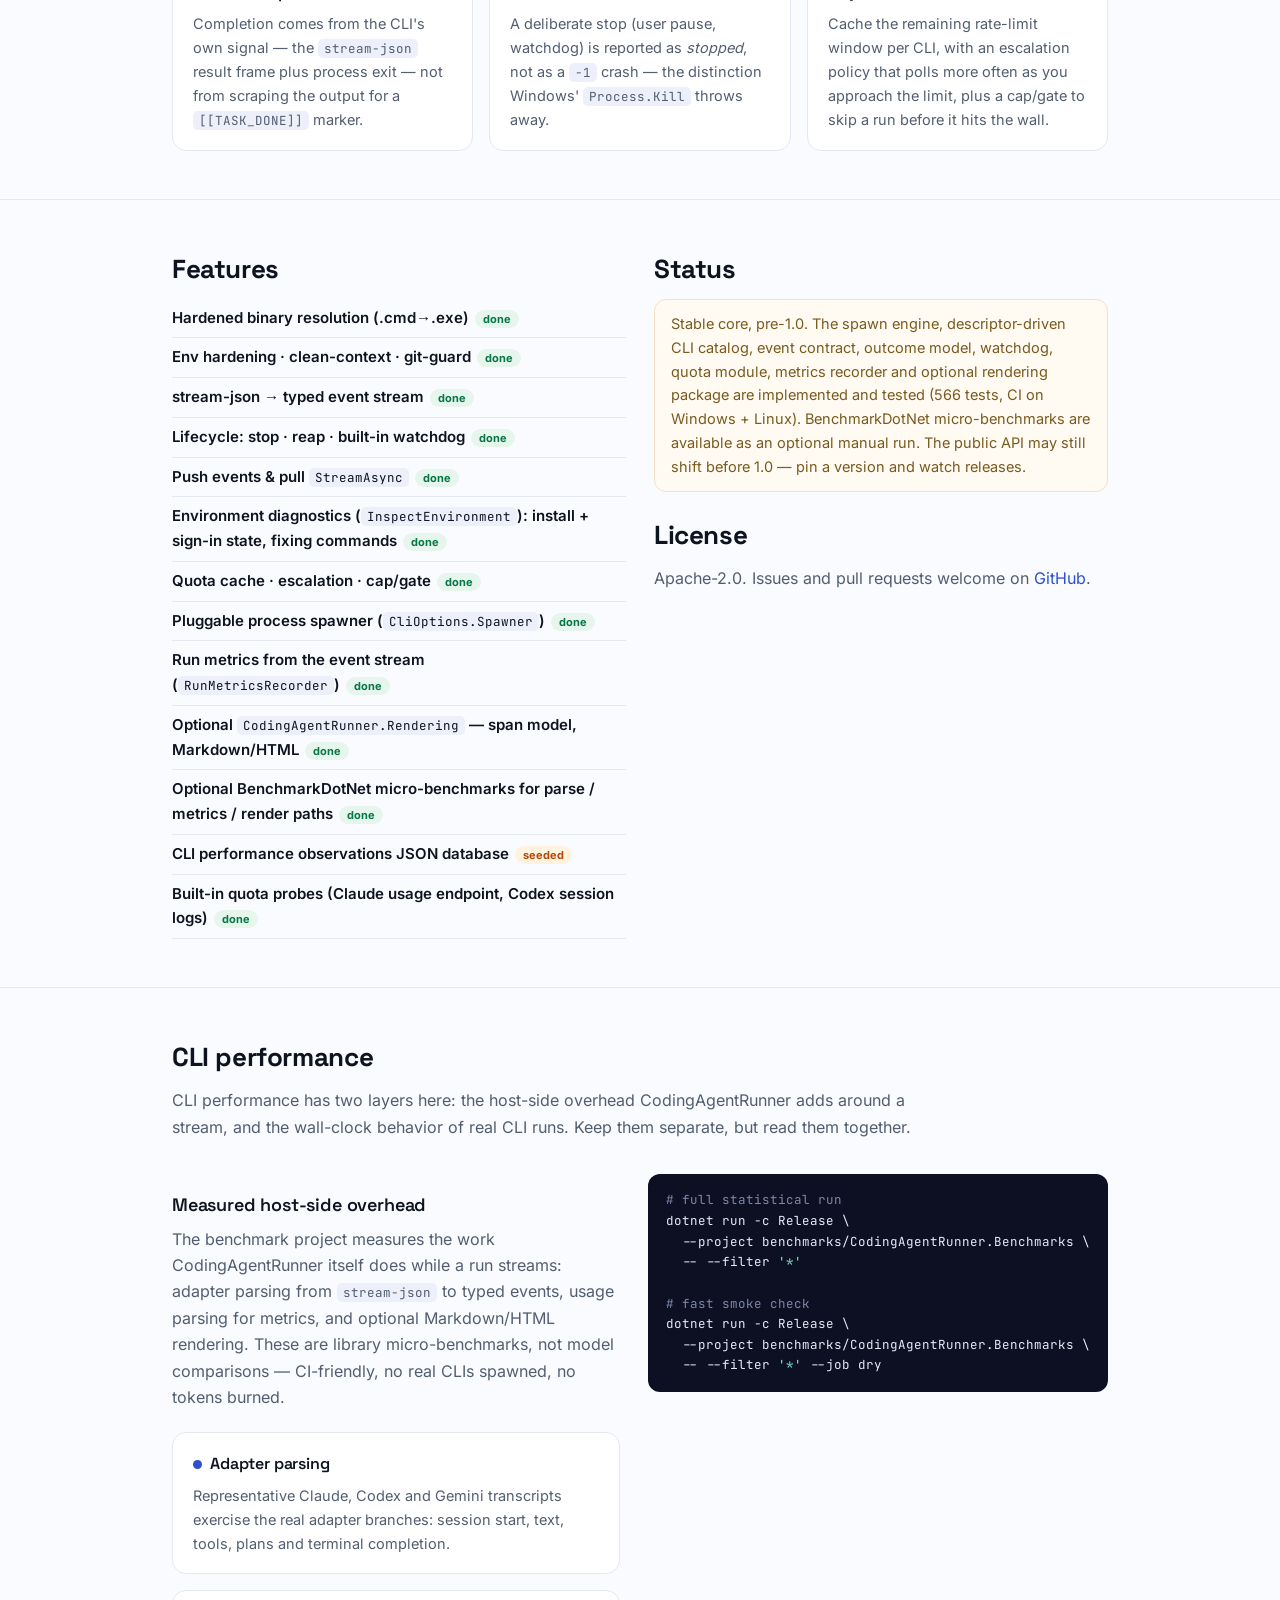
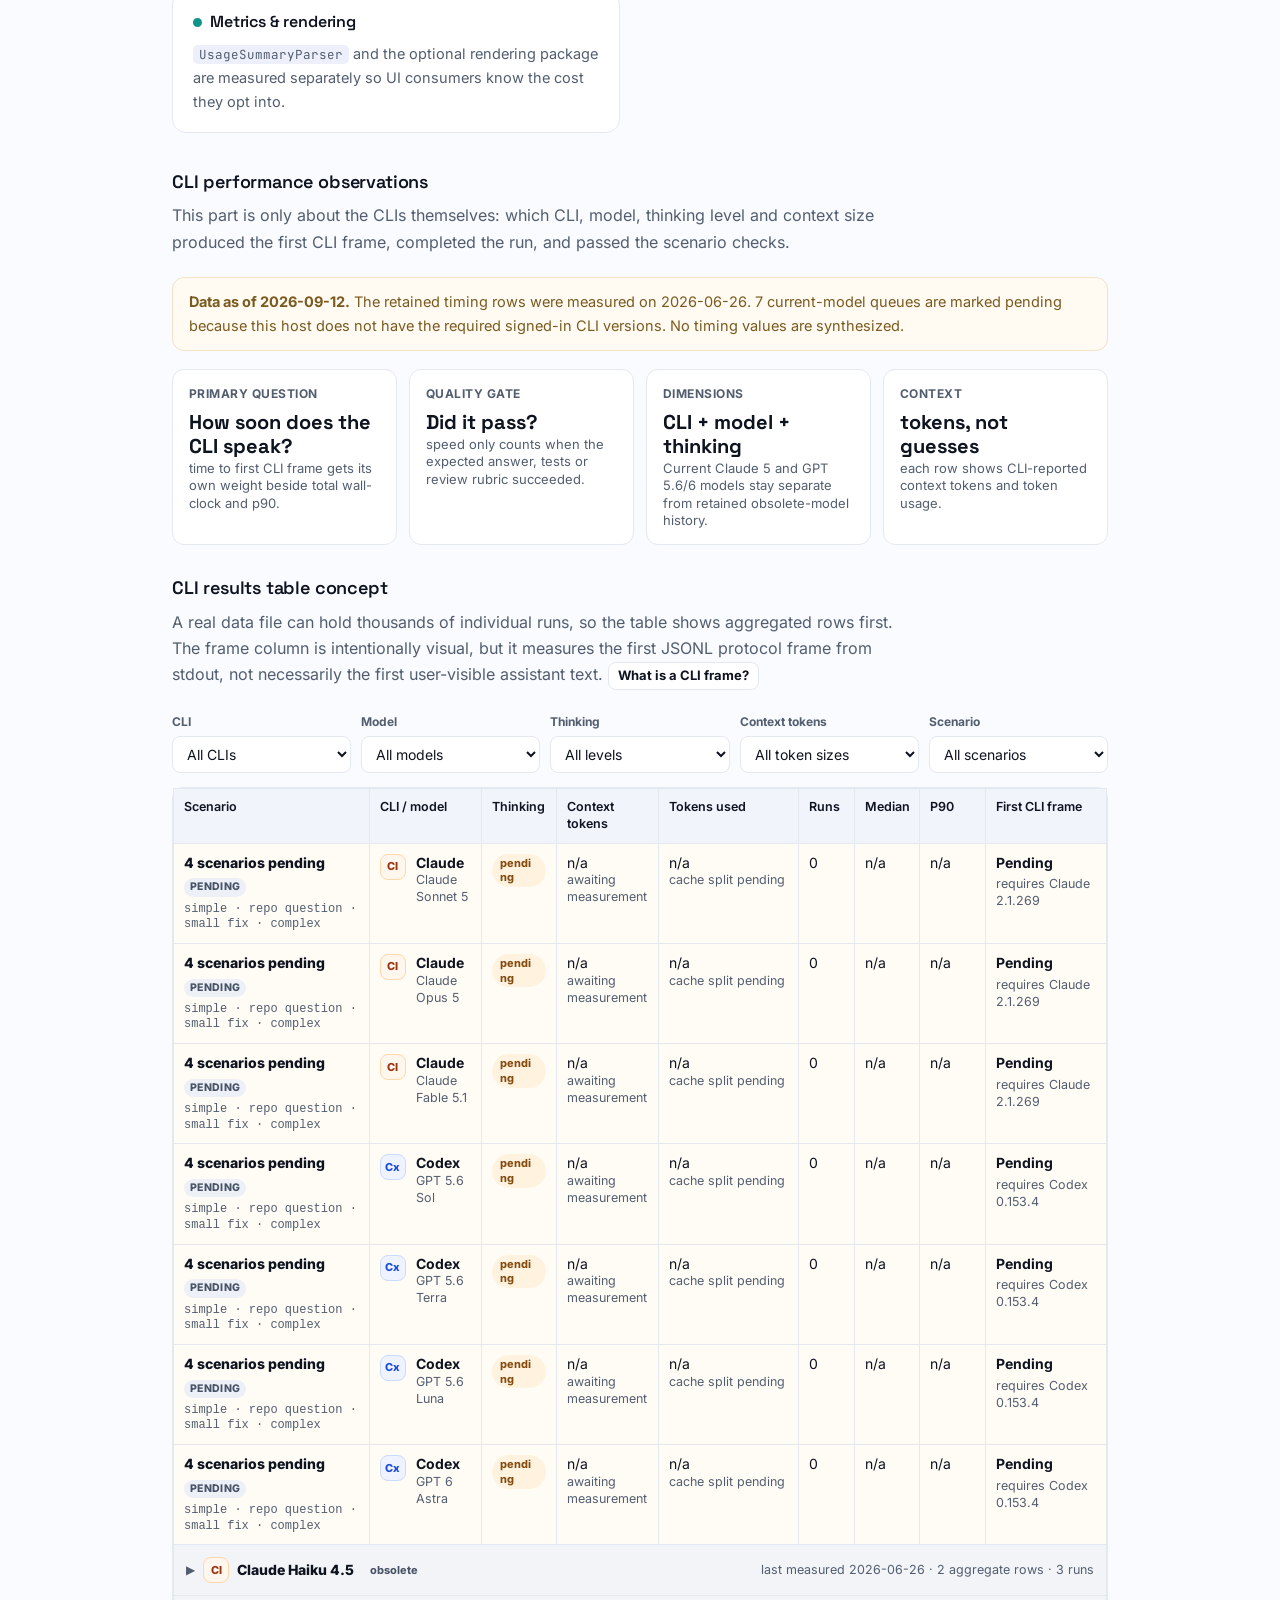
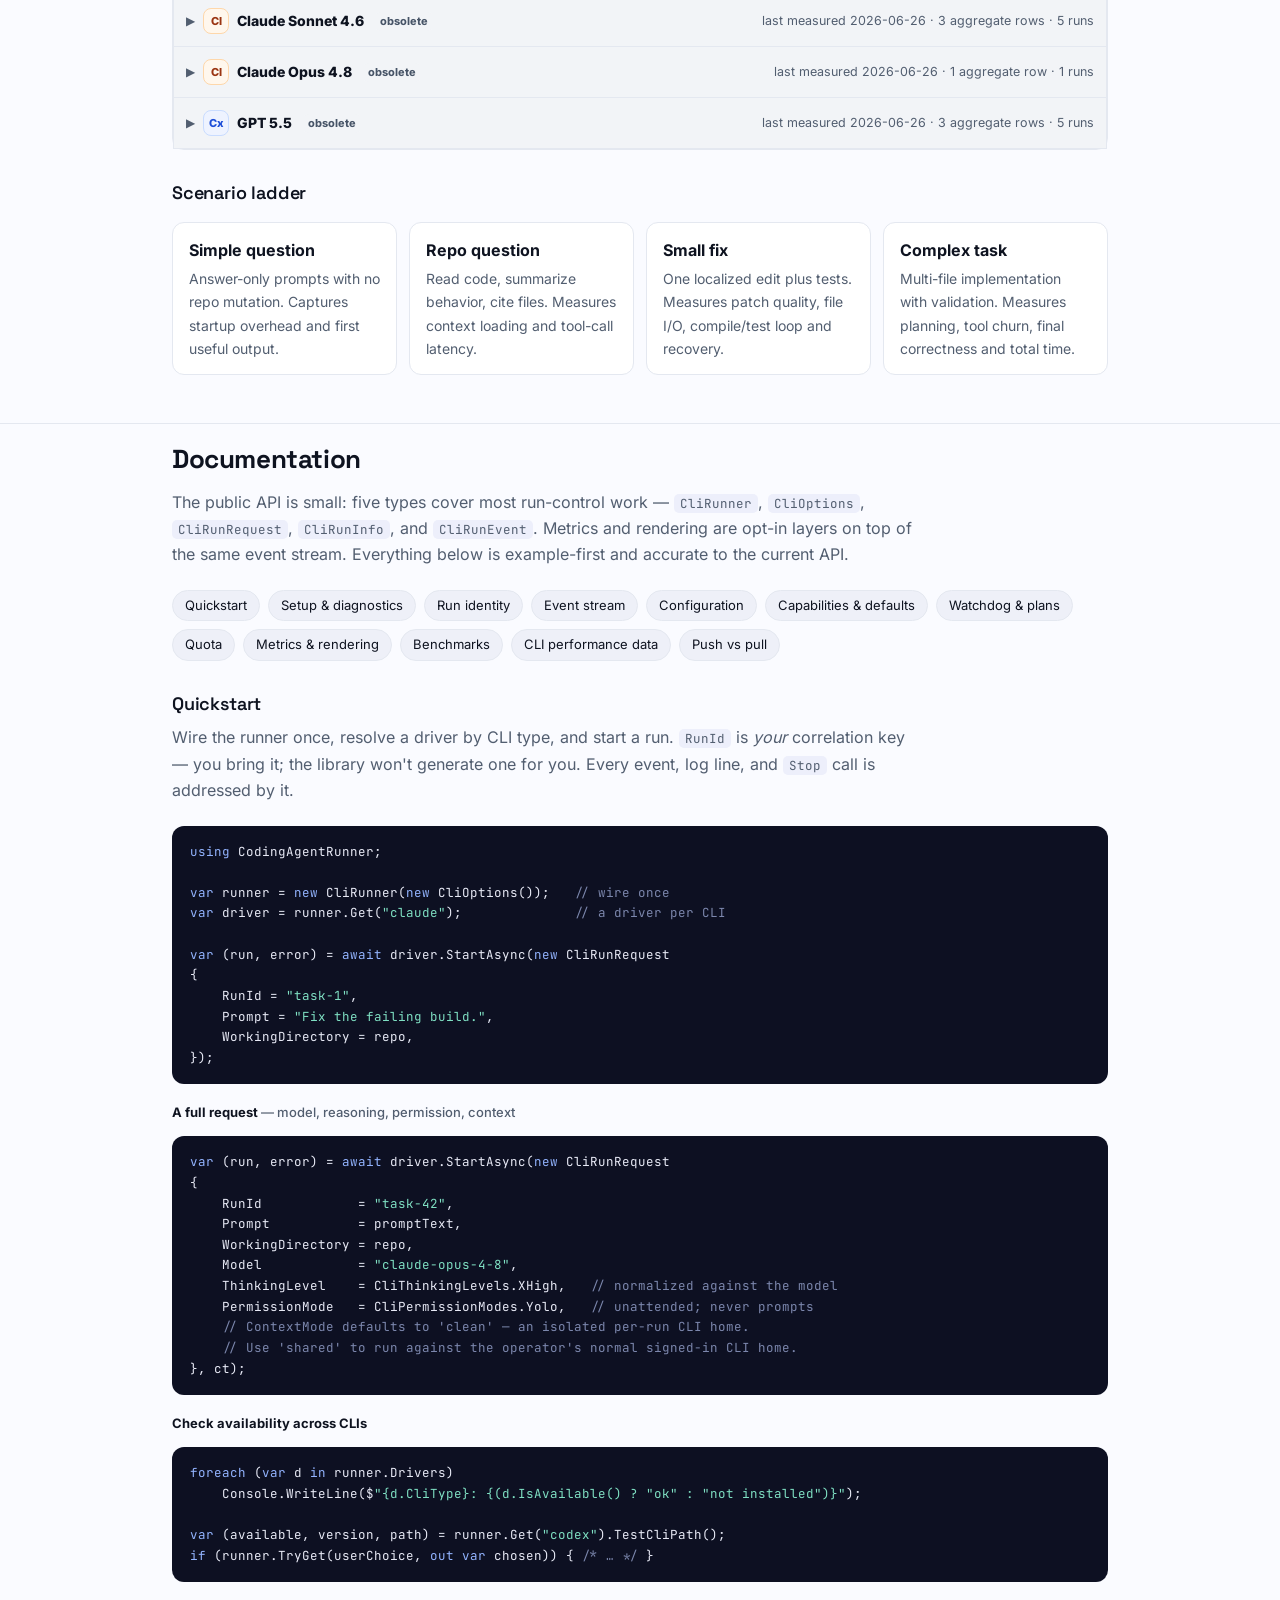
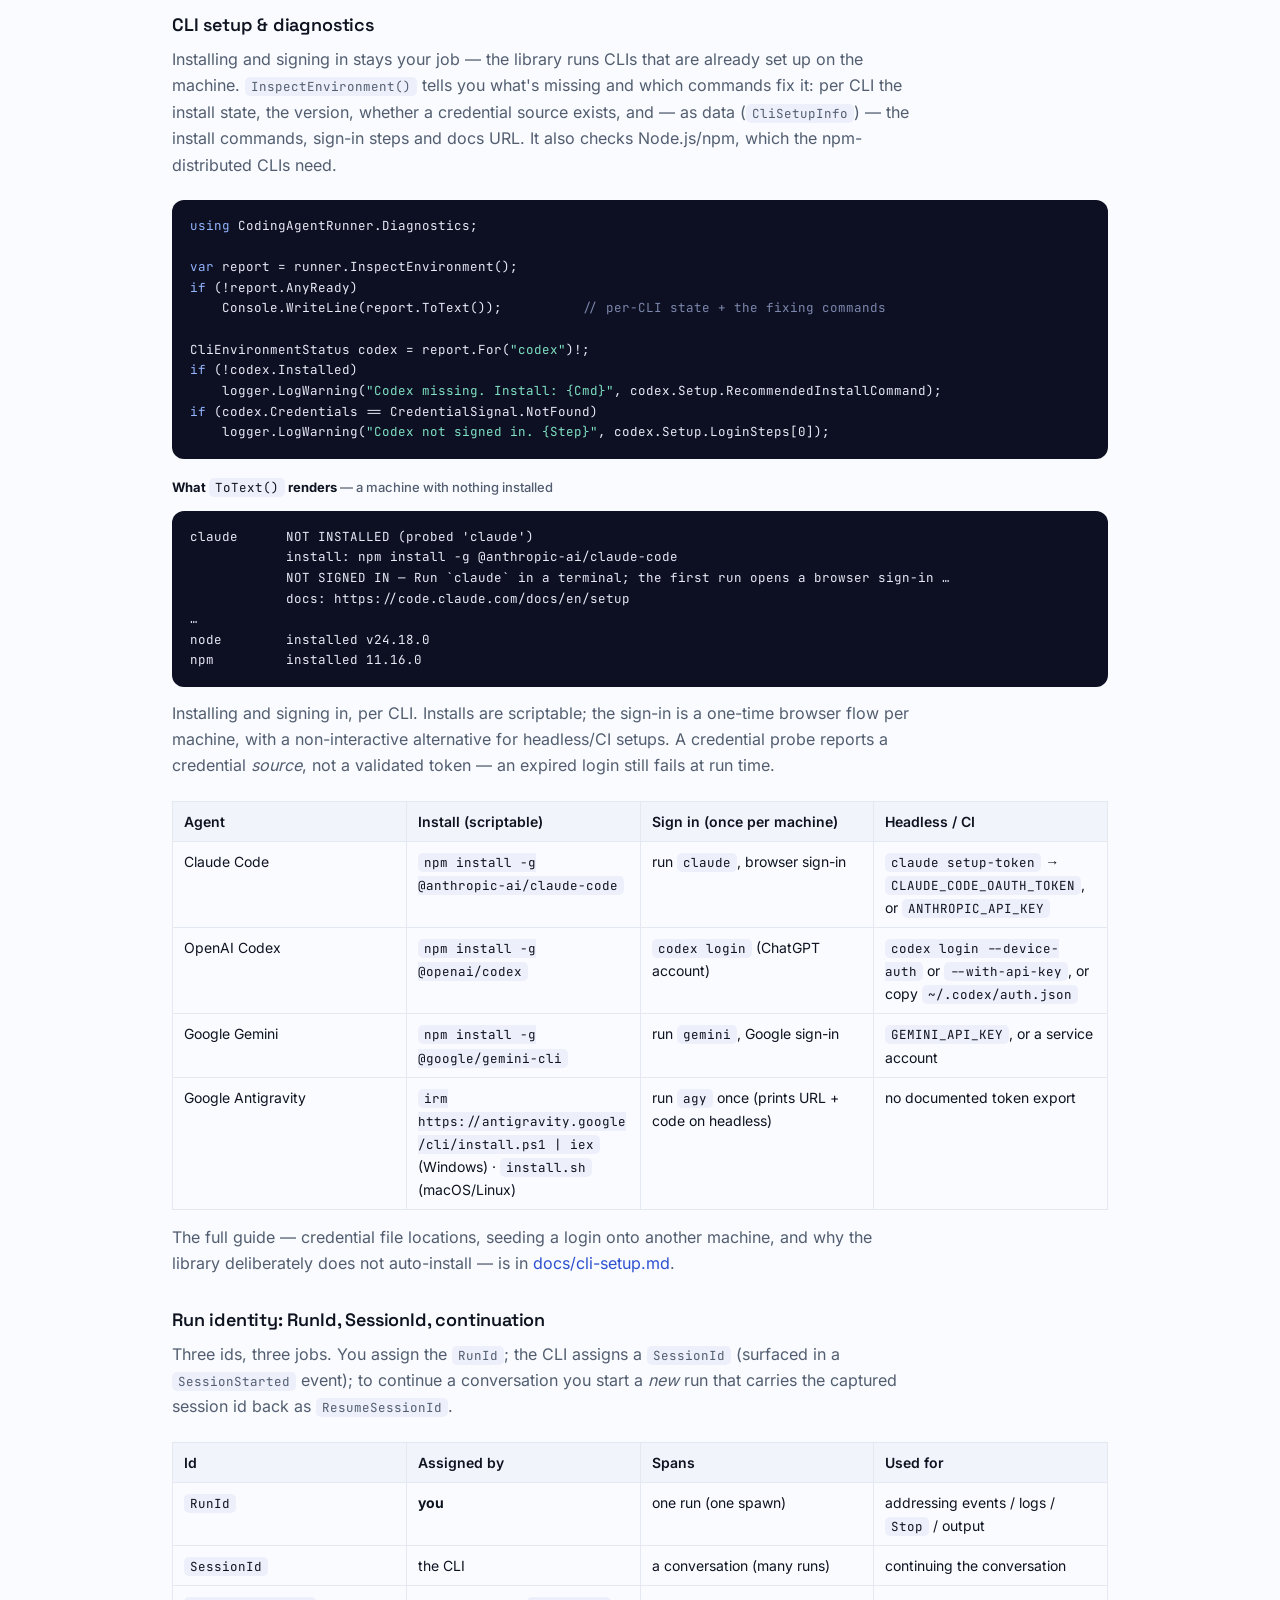
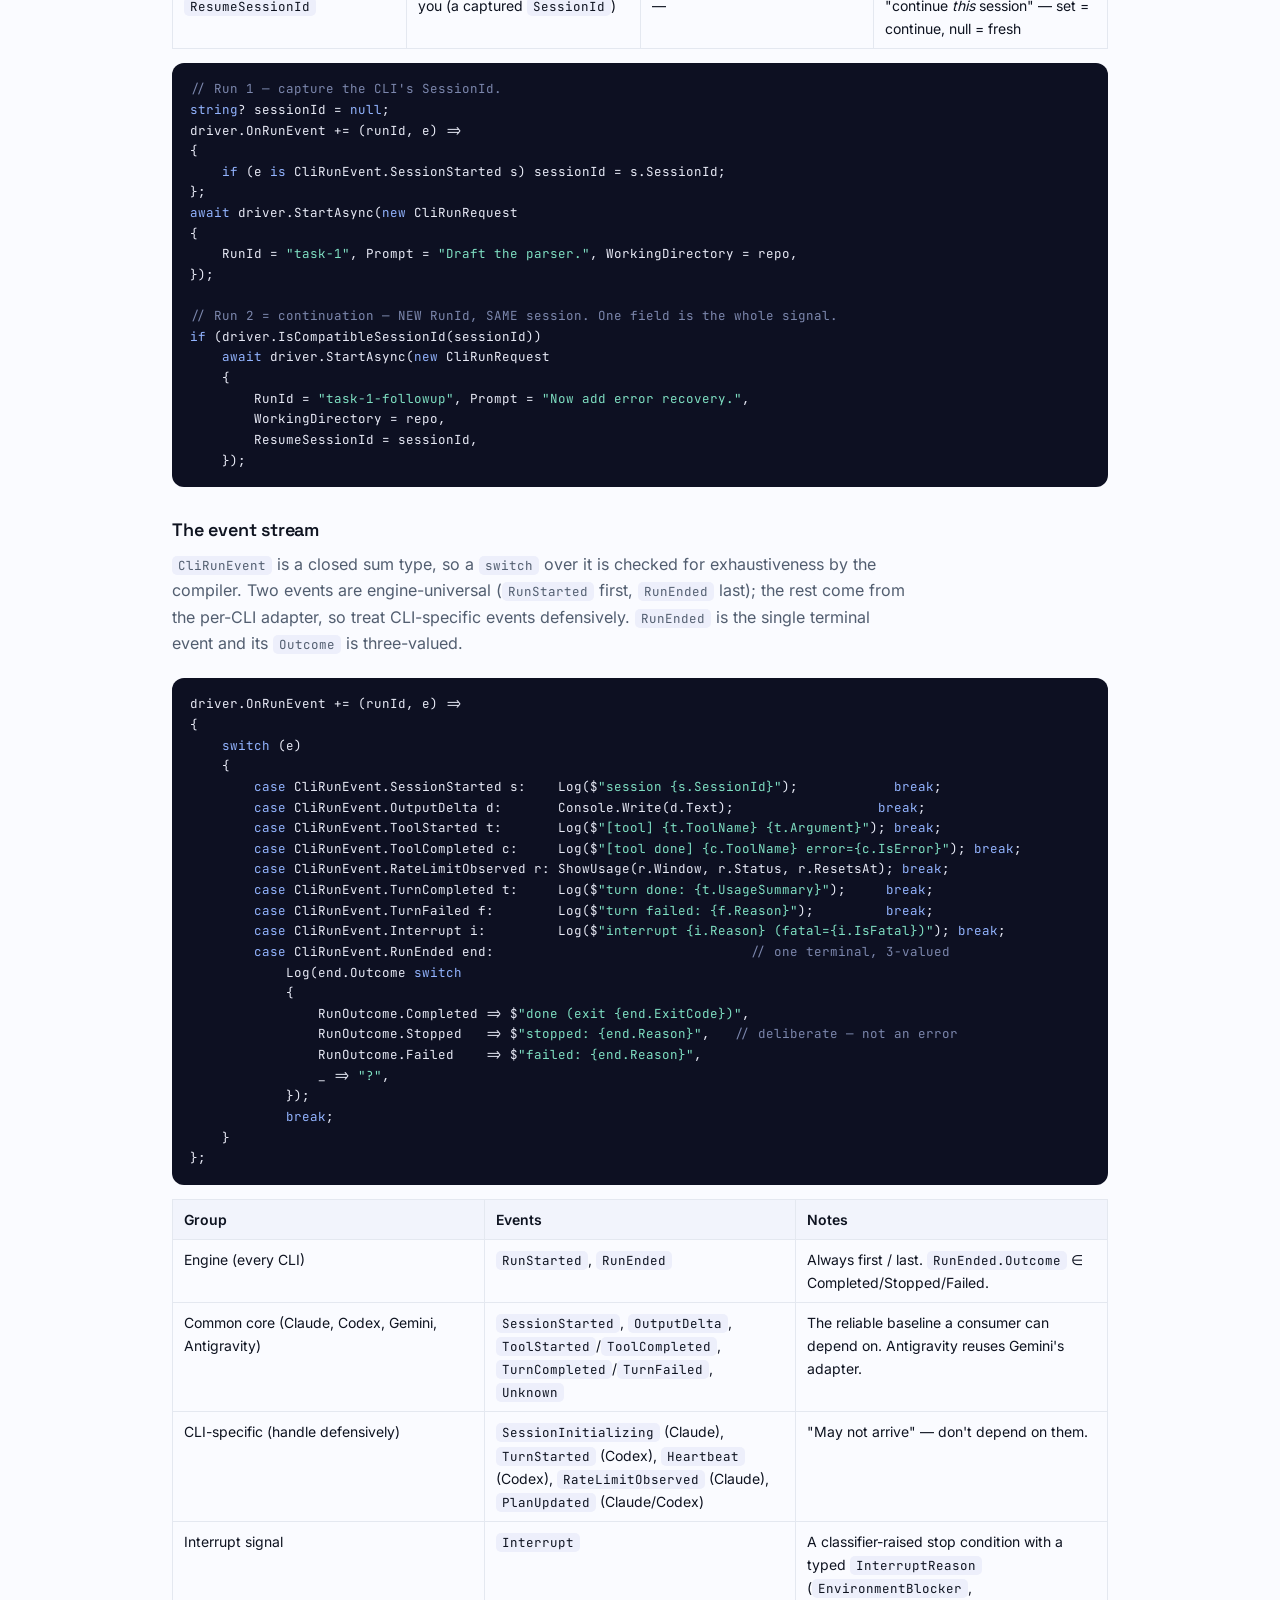
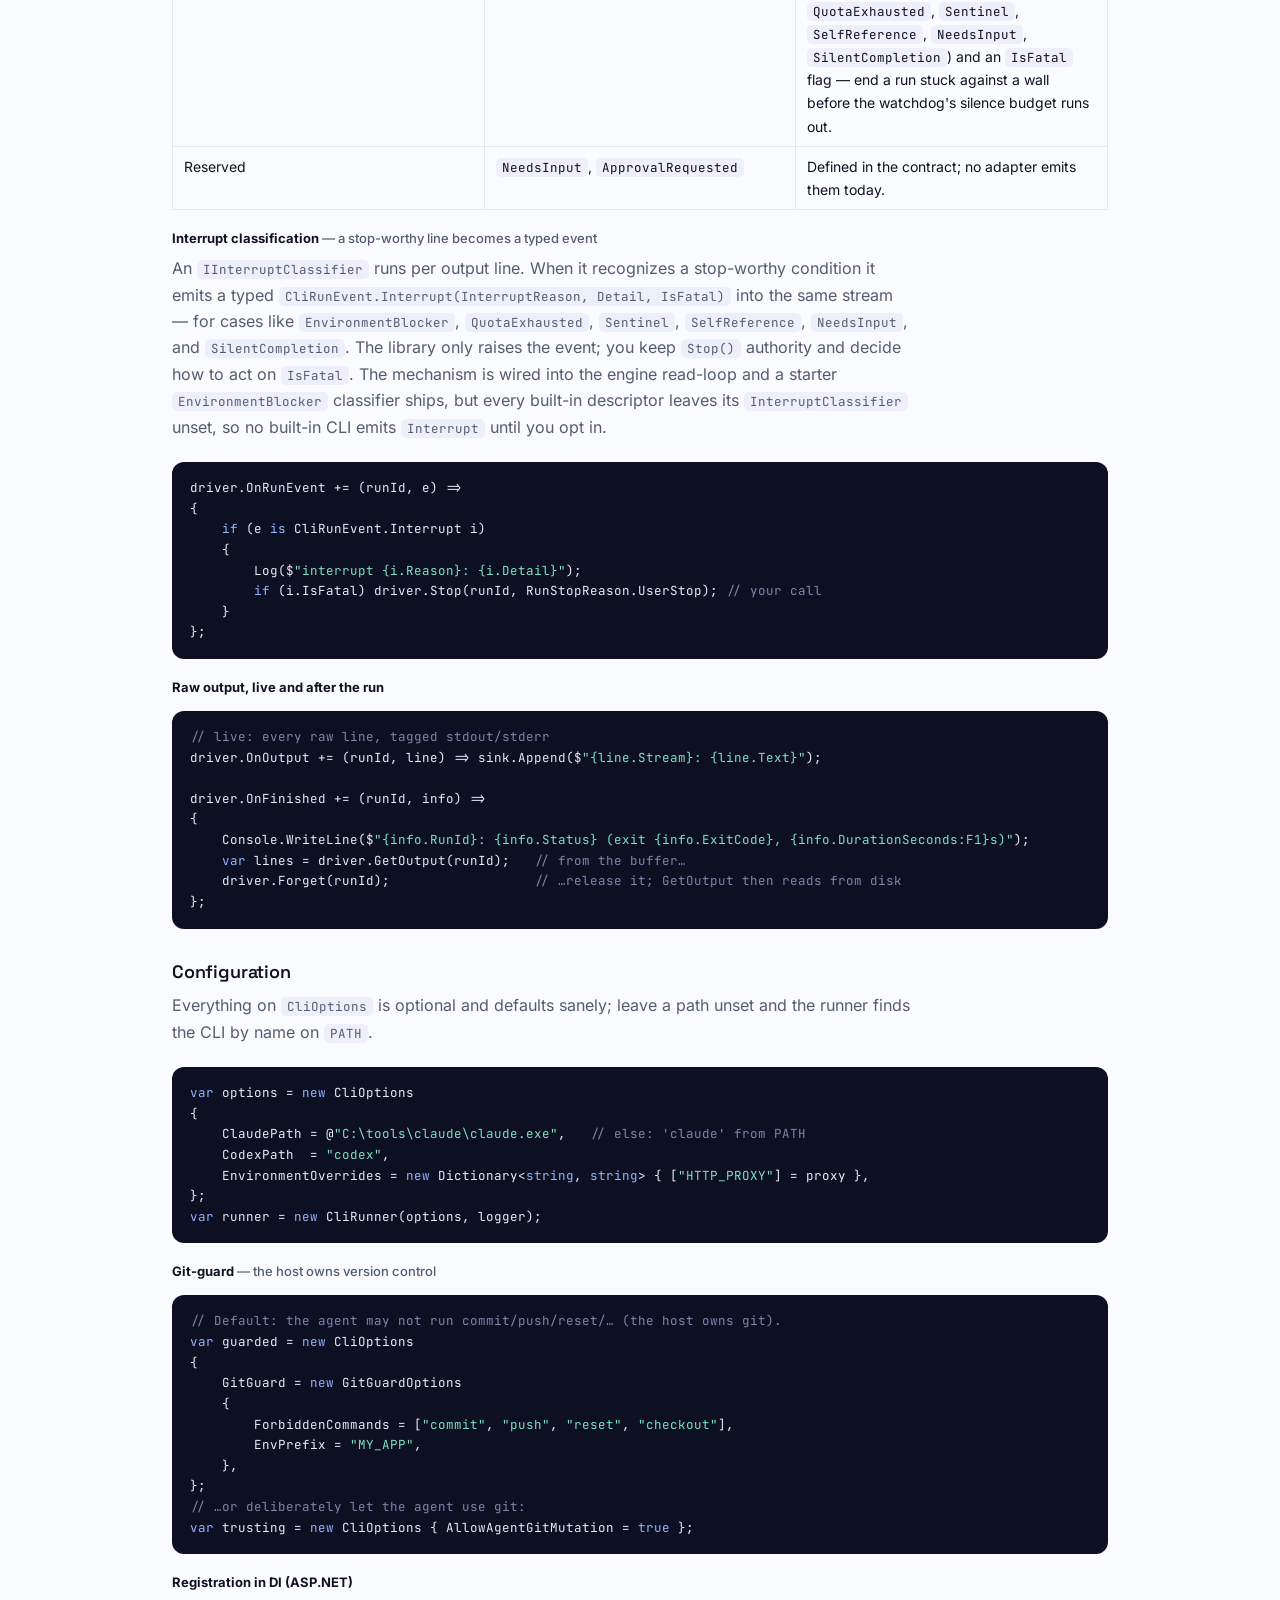
==== commit 6ddb4946: "deploy ba8c7bb" ====
--- a/index.html
+++ b/index.html
@@ -15,6 +15,7 @@
 <meta name="twitter:card" content="summary" />
 <link rel="preload" href="fonts/space-grotesk-latin.woff2" as="font" type="font/woff2" crossorigin />
 <link rel="preload" href="fonts/inter-latin.woff2" as="font" type="font/woff2" crossorigin />
+<link rel="stylesheet" href="family-navigation.css?v=3" />
 <style>
   /* Self-hosted fonts (SIL OFL 1.1, see fonts/LICENSE.txt) — no third-party requests. */
   @font-face{font-family:'Inter';font-style:normal;font-weight:400 800;font-display:swap;src:url(fonts/inter-latin.woff2) format('woff2');}
@@ -25,6 +26,8 @@
     --accent:#2c50d0;--accent2:#8b5cf6;--accent3:#db2777;
     --teal:#0d9488;--amber:#d97706;--sky:#0284c7;
     --bg:#fafbff;--card:#fff;--code:#0d1022;--codefg:#e8eaf6;--ok:#067647;--warn:#b54708;
+    --status-neutral-bg:#f2f4f7;--status-neutral-fg:#475467;--status-pending-bg:#fff3e0;--status-pending-fg:#854a0e;
+    --space-1:4px;--space-2:8px;--space-3:12px;
     --sans:'Inter',-apple-system,'Segoe UI',Roboto,Helvetica,Arial,sans-serif;
     --display:'Space Grotesk','Inter',-apple-system,'Segoe UI',Roboto,Helvetica,Arial,sans-serif;
     --mono:'JetBrains Mono',ui-monospace,Consolas,monospace;
@@ -60,11 +63,45 @@
   .nav-menu-panel a:hover{background:#f2f4fc;text-decoration:none;}
   .nav-menu-panel a.is-active{background:#e8edfc;color:var(--accent);box-shadow:none;}
   .nav-separator{width:1px;height:20px;background:var(--line);margin:0 6px 0 9px;}
-  .nav-links a.external-link{display:inline-flex;align-items:center;gap:6px;border:1px solid var(--line);background:#fff;color:var(--fg);padding:5px 10px;}
-  .nav-links a.external-link:hover{border-color:#b3c2f2;background:#f7f9fc;color:var(--fg);}
+  :is(.nav-links,.nav-utilities) a.external-link{display:inline-flex;align-items:center;gap:6px;border:1px solid var(--line);background:#fff;color:var(--fg);padding:5px 10px;}
+  :is(.nav-links,.nav-utilities) a.external-link:hover{border-color:#b3c2f2;background:#f7f9fc;color:var(--fg);}
   .nav-icon{width:14px;height:14px;flex:0 0 auto;}
   .external-icon{width:12px;height:12px;flex:0 0 auto;color:var(--muted);}
-  @media(max-width:760px){.site-nav .wrap{align-items:flex-start;flex-direction:column;gap:7px}.nav-links{justify-content:flex-start}.nav-links a{padding-left:0;padding-right:10px}.nav-menu summary{padding-left:0}.nav-menu-panel{position:static;min-width:100%;box-shadow:none;margin:4px 0 4px;padding:5px}.nav-separator{display:none}.nav-links a.external-link{padding-left:10px}}
+  @media(max-width:760px){.site-nav .wrap{align-items:flex-start;flex-direction:column;gap:7px}.nav-links{justify-content:flex-start}.nav-links a{padding-left:0;padding-right:10px}.nav-menu summary{padding-left:0}.nav-menu-panel{position:static;min-width:100%;box-shadow:none;margin:4px 0 4px;padding:5px}.nav-separator{display:none}:is(.nav-links,.nav-utilities) a.external-link{padding-left:10px}}
+  /* Runner packing for Agent Orchestrator family navigation v3. */
+  .site-nav {
+    --ao-family-text: var(--muted);
+    --ao-family-focus: var(--accent);
+  }
+  .site-nav .wrap {
+    display: grid;
+    grid-template-columns: auto minmax(0, 1fr) auto;
+    grid-template-areas: "brand menus utilities";
+    gap: 14px;
+  }
+  .site-nav .brand { grid-area: brand; white-space: nowrap; }
+  .site-nav .nav-links { grid-area: menus; min-width: 0; justify-content: center; flex-wrap: nowrap; }
+  .nav-utilities { grid-area: utilities; display: flex; align-items: center; justify-self: end; gap: 6px; white-space: nowrap; }
+  .nav-utilities a.external-link { min-height: 36px; justify-content: center; border-radius: 7px; font-size: 13px; font-weight: 650; text-decoration: none; }
+  @media (max-width: 980px) {
+    .nav-utilities .github-label, .nav-utilities .external-icon, .nav-utilities .nav-separator { display: none; }
+    .nav-utilities a.external-link { min-width: 36px; }
+  }
+  @media (max-width: 760px) {
+    .site-nav .wrap {
+      grid-template-columns: minmax(0, 1fr) auto;
+      grid-template-areas: "brand utilities" "menus menus";
+      align-items: center;
+      gap: 7px 12px;
+    }
+    .site-nav .nav-links { justify-content: flex-start; flex-wrap: wrap; }
+    .nav-utilities a.external-link { min-width: 44px; min-height: 44px; }
+  }
+  .nav-menu-panel .mobile-github-link { display: none; }
+  @media (max-width: 360px) {
+    .nav-utilities a.external-link { display: none; }
+    .nav-menu-panel .mobile-github-link { display: block; }
+  }
   /* hero */
   header.hero{background:#fff;border-bottom:1px solid var(--line);padding:64px 0 56px;text-align:center;}
   .badge{display:inline-block;font-size:12.5px;font-weight:600;color:var(--accent);background:#e8edfc;border:1px solid #cdd8f8;padding:4px 12px;border-radius:999px;margin-bottom:20px;}
@@ -157,6 +194,19 @@
   .perf-status{display:inline-block;border-radius:999px;padding:2px 8px;font-size:11px;font-weight:750;background:#eef0f8;color:var(--muted);}
   .perf-status.sample{background:#edf5ff;color:#1d4ed8;}
   .perf-status.measured{background:#e7f6ed;color:var(--ok);}
+  .perf-status.obsolete{background:var(--status-neutral-bg);color:var(--status-neutral-fg);}
+  .perf-status.pending{background:var(--status-pending-bg);color:var(--status-pending-fg);}
+  .pending-row td{background:#fffcf5;}
+  .pending-copy{display:grid;gap:var(--space-1);}
+  .obsolete-summary td{background:var(--status-neutral-bg);padding:0;}
+  .obsolete-toggle{width:100%;display:flex;align-items:center;gap:var(--space-2);border:0;background:transparent;color:var(--fg);padding:var(--space-3);font:inherit;text-align:left;cursor:pointer;}
+  .obsolete-toggle:hover{background:#e9ecf1;}
+  .obsolete-toggle-icon{font-size:12px;color:var(--muted);transition:transform .15s ease;}
+  .obsolete-toggle[aria-expanded="true"] .obsolete-toggle-icon{transform:rotate(90deg);}
+  .obsolete-toggle-model{font-weight:800;}
+  .obsolete-toggle-meta{color:var(--muted);font-size:12.5px;margin-left:auto;}
+  .obsolete-detail td{background:#fafafa;color:#344054;}
+  .model-status-line{display:flex;align-items:center;gap:var(--space-1);flex-wrap:wrap;margin-top:var(--space-1);}
   .first-output-cell{min-width:0;}
   .frame-cell-head{display:flex;align-items:center;justify-content:space-between;gap:6px;flex-wrap:wrap;}
   .first-output-value{font-size:16px;font-weight:800;color:var(--fg);}
@@ -198,6 +248,8 @@
     .perf-table-wrap td:before{content:attr(data-label);color:var(--muted);font-size:12px;font-weight:750;text-transform:uppercase;letter-spacing:.03em;}
     .perf-table-wrap td[colspan]:before{display:none;}
     .perf-table-wrap td[colspan]{display:block;border:1px solid var(--line);border-radius:10px;background:#fff;padding:10px;}
+    .obsolete-toggle{flex-wrap:wrap;}
+    .obsolete-toggle-meta{width:100%;margin-left:0;padding-left:36px;}
   }
   @media(max-width:560px){.controlbar{grid-template-columns:1fr;}}
   /* architecture diagram */
@@ -276,6 +328,7 @@
         <summary>Docs</summary>
         <div class="nav-menu-panel">
           <a href="#docs">Documentation</a>
+          <a class="mobile-github-link" href="https://github.com/agent-orc/runner" target="_blank" rel="noopener noreferrer" aria-label="GitHub repository, opens an external site">GitHub repository <span aria-hidden="true">↗</span></a>
           <a href="#quickstart">Quickstart</a>
           <a href="#setup">Setup &amp; diagnostics</a>
           <a href="#identity">Run identity</a>
@@ -290,11 +343,18 @@
           <a href="#streaming">Push vs pull</a>
         </div>
       </details>
+    </div>
+    <div class="nav-utilities" role="group" aria-label="Project and ecosystem links">
       <span class="nav-separator" aria-hidden="true"></span>
-      <a class="external-link" href="https://github.com/agent-orc/runner" target="_blank" rel="noopener noreferrer" aria-label="GitHub repository, opens an external site">
+      <a class="external-link" href="https://github.com/agent-orc/runner" target="_blank" rel="noopener noreferrer" aria-label="GitHub repository, opens an external site" title="GitHub repository">
         <svg class="nav-icon" viewBox="0 0 16 16" fill="currentColor" aria-hidden="true"><path d="M8 0C3.58 0 0 3.58 0 8c0 3.54 2.29 6.53 5.47 7.59.4.07.55-.17.55-.38 0-.19-.01-.82-.01-1.49-2.01.37-2.53-.49-2.69-.94-.09-.23-.48-.94-.82-1.13-.28-.15-.68-.52-.01-.53.63-.01 1.08.58 1.23.82.72 1.21 1.87.87 2.33.66.07-.52.28-.87.51-1.07-1.78-.2-3.64-.89-3.64-3.95 0-.87.31-1.59.82-2.15-.08-.2-.36-1.02.08-2.12 0 0 .67-.21 2.2.82A7.65 7.65 0 0 1 8 3.87c.68 0 1.36.09 2 .26 1.53-1.04 2.2-.82 2.2-.82.44 1.1.16 1.92.08 2.12.51.56.82 1.27.82 2.15 0 3.07-1.87 3.75-3.65 3.95.29.25.54.73.54 1.48 0 1.07-.01 1.93-.01 2.2 0 .21.15.46.55.38A8.01 8.01 0 0 0 16 8c0-4.42-3.58-8-8-8Z"/></svg>
-        <span>GitHub</span>
+        <span class="github-label">GitHub</span>
         <svg class="external-icon" viewBox="0 0 16 16" fill="none" stroke="currentColor" stroke-width="1.8" stroke-linecap="round" stroke-linejoin="round" aria-hidden="true"><path d="M6 4h6v6"/><path d="m5 11 7-7"/><path d="M12 12v1H3V4h1"/></svg>
+      </a>
+      <!-- Agent Orchestrator family navigation v3 -->
+      <a class="ao-family-link" data-family-link="3" href="https://agent-orchestrator.dev/" aria-label="Up to Agent Orchestrator (agent-orc)" title="Up to Agent Orchestrator">
+        <svg class="ao-family-up" viewBox="0 0 16 16" fill="none" stroke="currentColor" stroke-width="1.8" stroke-linecap="round" stroke-linejoin="round" aria-hidden="true" focusable="false"><path d="m3 8 5-5 5 5M8 3v11"/></svg>
+        <span class="ao-family-name">agent-orc</span>
       </a>
     </div>
   </div>
@@ -589,12 +649,12 @@
 
     <h3 id="cli-performance-observations">CLI performance observations</h3>
     <p class="lead">This part is only about the CLIs themselves: which CLI, model, thinking level and context size produced the first CLI frame, completed the run, and passed the scenario checks.</p>
-    <div class="note"><b>Measured locally on 2026-06-26.</b> Rows load from <code>website/data/cli-performance-observations.json</code> and aggregate real Claude/Codex CLI executions on this workstation. Gemini and Antigravity are omitted from timing rows because this local Gemini install failed before stdout and <code>agentapi</code> was not installed.</div>
+    <div class="note" id="cli-performance-provenance"><b>Loading measurement provenance.</b> Rows load from <code>website/data/cli-performance-observations.json</code>.</div>
 
     <div class="kpi-grid">
       <div class="kpi"><span>Primary question</span><strong>How soon does the CLI speak?</strong><small>time to first CLI frame gets its own weight beside total wall-clock and p90.</small></div>
       <div class="kpi"><span>Quality gate</span><strong>Did it pass?</strong><small>speed only counts when the expected answer, tests or review rubric succeeded.</small></div>
-      <div class="kpi"><span>Dimensions</span><strong>CLI + model + thinking</strong><small>Codex models such as GPT 5.5 Code, Claude Opus 4.8 / Sonnet 4.6, Antigravity and future drivers.</small></div>
+      <div class="kpi"><span>Dimensions</span><strong>CLI + model + thinking</strong><small>Current Claude 5 and GPT 5.6/6 models stay separate from retained obsolete-model history.</small></div>
       <div class="kpi"><span>Context</span><strong>tokens, not guesses</strong><small>each row shows CLI-reported context tokens and token usage.</small></div>
     </div>
 
@@ -605,7 +665,7 @@
         <select id="perf-cli" data-cli-filter="cli" data-cli-all="All CLIs"><option value="all">All CLIs</option></select>
       </label>
       <label for="perf-model">Model
-        <select id="perf-model" data-cli-filter="model" data-cli-all="All models"><option value="all">All models</option></select>
+        <select id="perf-model" data-cli-filter="modelId" data-cli-all="All models"><option value="all">All models</option></select>
       </label>
       <label for="perf-thinking">Thinking
         <select id="perf-thinking" data-cli-filter="thinking" data-cli-all="All levels"><option value="all">All levels</option></select>
@@ -614,7 +674,7 @@
         <select id="perf-context" data-cli-filter="contextBucket" data-cli-all="All token sizes"><option value="all">All token sizes</option></select>
       </label>
       <label for="perf-complexity">Scenario
-        <select id="perf-complexity" data-cli-filter="complexity" data-cli-all="All scenarios"><option value="all">All scenarios</option></select>
+        <select id="perf-complexity" data-cli-filter="scenario" data-cli-all="All scenarios"><option value="all">All scenarios</option></select>
       </label>
     </div>
     <div class="table-wrap perf-table-wrap">
@@ -1014,8 +1074,8 @@
     <h3 id="cli-performance-data-contract">CLI performance data contract</h3>
     <p class="lead">CLI performance numbers should come from real CLI executions, not from the host-side BenchmarkDotNet project. Store raw runs as JSON, then render aggregate rows by scenario, CLI, model, thinking level, context token bucket and measured token usage.</p>
     <pre>{
-  "schemaVersion": 2,
-  "generatedAt": "2026-06-26T00:00:00Z",
+  "schemaVersion": 3,
+  "generatedAt": "2026-09-12T08:00:00Z",
   "runner": {
     "packageVersion": "0.0.0-local",
     "gitCommit": "replace-with-source-commit"
@@ -1046,7 +1106,8 @@
       "variant": {
         "cli": "codex",
         "cliVersion": "replace-with-cli-version",
-        "model": "GPT 5.5 Code",
+        "model": "GPT 6 Astra",
+        "modelId": "gpt-6-astra",
         "thinkingLevel": "medium",
         "contextMode": "clean",
         "contextBucket": "small"
@@ -1066,6 +1127,7 @@
         "reasoningTokens": 0,
         "totalTokensUsed": 0
       },
+      "measuredAt": "2026-09-12T08:00:00Z",
       "outcome": {
         "status": "completed",
         "passed": true,
@@ -1086,10 +1148,11 @@
       <tr><td><code>scenario</code></td><td>Makes simple prompts, repo-reading prompts, small fixes and complex tasks comparable over time. Include <code>sourceTests</code> so each scenario links back to the source-level contract it exercises.</td></tr>
       <tr><td><code>variant</code></td><td>Captures the exact CLI, model, thinking level, permission mode, context mode and context token bucket used for the run.</td></tr>
       <tr><td><code>measurements</code></td><td>Records first CLI frame, total wall-clock, tool churn, touched files, context tokens, cached tokens, output tokens, reasoning tokens and total tokens used.</td></tr>
+      <tr><td><code>provenance</code> + <code>models</code></td><td>Dates every measurement environment, records the exact CLI versions, and separates current model ids from retained obsolete ids.</td></tr>
       <tr><td><code>outcome</code></td><td>Prevents a fast failure from looking like a good result; pass rate belongs beside duration.</td></tr>
       <tr><td><code>artifacts</code></td><td>Lets readers audit the transcript, generated patch and validation output behind every aggregate row.</td></tr>
     </table>
-    <p class="lead">Recommended aggregate key: <code>scenario.id + variant.cli + variant.model + variant.thinkingLevel + variant.contextBucket</code>. Publish <code>n</code>, median, p90, min/max, time to first CLI frame, pass rate, median <code>contextTokens</code>, token sub-counts and the top failure reasons for each aggregate.</p>
+    <p class="lead">Recommended aggregate key: <code>scenario.id + variant.cli + variant.model + variant.thinkingLevel + variant.contextBucket</code>. Publish <code>n</code>, median, p90, min/max, time to first CLI frame, pass rate, median <code>contextTokens</code>, token sub-counts and the top failure reasons for each aggregate. Keep unavailable current-model runs as explicit pending records; never fill missing measurements with synthetic timing values.</p>
 
     <h3 id="streaming">Push events vs pull streaming</h3>
     <p class="lead">Two shapes for the same events. The <code>event</code> handlers are best for multiplexing many concurrent runs through one handler (route by <code>evt.RunId</code>). <code>StreamAsync</code> is the ergonomic choice for a single run — <code>await foreach</code>, natural control flow, built-in cancellation. They coexist.</p>
@@ -1116,10 +1179,10 @@
 
 <script type="application/json" id="cli-performance-data" data-src="data/cli-performance-observations.json">
 {
-  "schemaVersion": 2,
-  "state": "measured",
-  "generatedAt": "2026-06-26T11:39:13Z",
-  "sourceTruth": "Aggregates from real local CLI executions on 2026-06-26. Scenario definitions point at source tests; unavailable drivers are documented separately and do not get synthetic timing rows. Token counts come from CLI-reported usage objects.",
+  "schemaVersion": 3,
+  "state": "historical-measurements-with-pending-current-runs",
+  "generatedAt": "2026-09-12T08:00:00Z",
+  "sourceTruth": "Aggregate rows come from real CLI executions. Retired-model history is retained. Current-model runs that could not be made with the required CLI versions are explicit pending records and never synthetic timing rows.",
   "runner": {
     "gitCommit": "c38edc8d0095c6852fc27fc7a3f9cb3a0f8e2537",
     "workspace": "[local checkout]"
@@ -1139,17 +1202,26 @@
     {
       "cli": "Claude",
       "version": "2.1.186",
-      "path": "[npm-global-prefix]/claude.cmd"
+      "measuredAt": "2026-06-26",
+      "status": "historical-measurement"
     },
     {
       "cli": "Codex",
       "version": "0.142.0",
-      "path": "[vscode-extensions]/openai.chatgpt/bin/windows-x86_64/codex.exe"
-    },
-    {
-      "cli": "Gemini",
-      "version": "0.41.2",
-      "path": "[npm-global-prefix]/gemini.cmd"
+      "measuredAt": "2026-06-26",
+      "status": "historical-measurement"
+    },
+    {
+      "cli": "Claude",
+      "version": "2.1.269",
+      "observedAt": "2026-09-12",
+      "status": "required-for-pending-runs"
+    },
+    {
+      "cli": "Codex",
+      "version": "0.153.4",
+      "observedAt": "2026-09-12",
+      "status": "required-for-pending-runs"
     }
   ],
   "contextScale": [
@@ -1378,6 +1450,7 @@
   ],
   "observations": [
     {
+      "recordType": "aggregate",
       "state": "measured",
       "scenario": "simple-question.001",
       "cli": "Claude",
@@ -1397,9 +1470,15 @@
       "firstCliFrameMs": 1262,
       "firstOutputMs": 1262,
       "successPct": 100,
-      "notes": "2 successful answer-only runs; command used claude -p --model claude-haiku-4-5 without --effort."
-    },
-    {
+      "notes": "2 successful answer-only runs; command used claude -p --model claude-haiku-4-5 without --effort.",
+      "lifecycle": "obsolete",
+      "measuredAt": "2026-06-26T11:39:13Z",
+      "cliVersion": "2.1.186",
+      "modelId": "claude-haiku-4-5",
+      "aggregateKey": "simple-question.001|Claude|claude-haiku-4-5|none|small"
+    },
+    {
+      "recordType": "aggregate",
       "state": "measured",
       "scenario": "simple-question.001",
       "cli": "Claude",
@@ -1419,9 +1498,15 @@
       "firstCliFrameMs": 1082,
       "firstOutputMs": 1082,
       "successPct": 100,
-      "notes": "1 successful answer-only run; command used claude -p --model claude-sonnet-4-6 without --effort."
-    },
-    {
+      "notes": "1 successful answer-only run; command used claude -p --model claude-sonnet-4-6 without --effort.",
+      "lifecycle": "obsolete",
+      "measuredAt": "2026-06-26T11:39:13Z",
+      "cliVersion": "2.1.186",
+      "modelId": "claude-sonnet-4-6",
+      "aggregateKey": "simple-question.001|Claude|claude-sonnet-4-6|none|small"
+    },
+    {
+      "recordType": "aggregate",
       "state": "measured",
       "scenario": "simple-question.001",
       "cli": "Claude",
@@ -1441,9 +1526,15 @@
       "firstCliFrameMs": 1486,
       "firstOutputMs": 1486,
       "successPct": 100,
-      "notes": "3 successful answer-only runs; command used claude -p --model claude-sonnet-4-6 --effort medium."
-    },
-    {
+      "notes": "3 successful answer-only runs; command used claude -p --model claude-sonnet-4-6 --effort medium.",
+      "lifecycle": "obsolete",
+      "measuredAt": "2026-06-26T11:39:13Z",
+      "cliVersion": "2.1.186",
+      "modelId": "claude-sonnet-4-6",
+      "aggregateKey": "simple-question.001|Claude|claude-sonnet-4-6|medium|small"
+    },
+    {
+      "recordType": "aggregate",
       "state": "measured",
       "scenario": "simple-question.001",
       "cli": "Claude",
@@ -1463,9 +1554,15 @@
       "firstCliFrameMs": 1122,
       "firstOutputMs": 1122,
       "successPct": 100,
-      "notes": "1 successful answer-only run; command used claude -p --model claude-opus-4-8 --effort high."
-    },
-    {
+      "notes": "1 successful answer-only run; command used claude -p --model claude-opus-4-8 --effort high.",
+      "lifecycle": "obsolete",
+      "measuredAt": "2026-06-26T11:39:13Z",
+      "cliVersion": "2.1.186",
+      "modelId": "claude-opus-4-8",
+      "aggregateKey": "simple-question.001|Claude|claude-opus-4-8|high|small"
+    },
+    {
+      "recordType": "aggregate",
       "state": "measured",
       "scenario": "simple-question.001",
       "cli": "Codex",
@@ -1485,9 +1582,15 @@
       "firstCliFrameMs": 820,
       "firstOutputMs": 820,
       "successPct": 100,
-      "notes": "1 successful answer-only run; command used codex exec --json -m gpt-5.5 without model_reasoning_effort override."
-    },
-    {
+      "notes": "1 successful answer-only run; command used codex exec --json -m gpt-5.5 without model_reasoning_effort override.",
+      "lifecycle": "obsolete",
+      "measuredAt": "2026-06-26T11:39:13Z",
+      "cliVersion": "0.142.0",
+      "modelId": "gpt-5.5",
+      "aggregateKey": "simple-question.001|Codex|gpt-5.5|none|small"
+    },
+    {
+      "recordType": "aggregate",
       "state": "measured",
       "scenario": "simple-question.001",
       "cli": "Codex",
@@ -1507,9 +1610,15 @@
       "firstCliFrameMs": 839,
       "firstOutputMs": 839,
       "successPct": 100,
-      "notes": "3 successful answer-only runs; command used codex exec --json -m gpt-5.5 -c model_reasoning_effort=medium --sandbox read-only."
-    },
-    {
+      "notes": "3 successful answer-only runs; command used codex exec --json -m gpt-5.5 -c model_reasoning_effort=medium --sandbox read-only.",
+      "lifecycle": "obsolete",
+      "measuredAt": "2026-06-26T11:39:13Z",
+      "cliVersion": "0.142.0",
+      "modelId": "gpt-5.5",
+      "aggregateKey": "simple-question.001|Codex|gpt-5.5|medium|small"
+    },
+    {
+      "recordType": "aggregate",
       "state": "measured",
       "scenario": "repo-question.002",
       "cli": "Claude",
@@ -1529,9 +1638,15 @@
       "firstCliFrameMs": 1127,
       "firstOutputMs": 1127,
       "successPct": 100,
-      "notes": "1 successful read-only repo question; result named src/CodingAgentRunner/Model/CliThinkingLevels.cs."
-    },
-    {
+      "notes": "1 successful read-only repo question; result named src/CodingAgentRunner/Model/CliThinkingLevels.cs.",
+      "lifecycle": "obsolete",
+      "measuredAt": "2026-06-26T11:39:13Z",
+      "cliVersion": "2.1.186",
+      "modelId": "claude-sonnet-4-6",
+      "aggregateKey": "repo-question.002|Claude|claude-sonnet-4-6|medium|large"
+    },
+    {
+      "recordType": "aggregate",
       "state": "measured",
       "scenario": "repo-question.002",
       "cli": "Codex",
@@ -1551,9 +1666,15 @@
       "firstCliFrameMs": 470,
       "firstOutputMs": 470,
       "successPct": 100,
-      "notes": "1 successful read-only repo question; command used --sandbox read-only."
-    },
-    {
+      "notes": "1 successful read-only repo question; command used --sandbox read-only.",
+      "lifecycle": "obsolete",
+      "measuredAt": "2026-06-26T11:39:13Z",
+      "cliVersion": "0.142.0",
+      "modelId": "gpt-5.5",
+      "aggregateKey": "repo-question.002|Codex|gpt-5.5|medium|large"
+    },
+    {
+      "recordType": "aggregate",
       "state": "measured",
       "scenario": "repo-question.002",
       "cli": "Claude",
@@ -1573,7 +1694,261 @@
       "firstCliFrameMs": 1357,
       "firstOutputMs": 1357,
       "successPct": 100,
-      "notes": "1 successful read-only repo question; command used claude -p --model claude-haiku-4-5 without --effort."
+      "notes": "1 successful read-only repo question; command used claude -p --model claude-haiku-4-5 without --effort.",
+      "lifecycle": "obsolete",
+      "measuredAt": "2026-06-26T11:39:13Z",
+      "cliVersion": "2.1.186",
+      "modelId": "claude-haiku-4-5",
+      "aggregateKey": "repo-question.002|Claude|claude-haiku-4-5|none|xl"
+    }
+  ],
+  "provenance": {
+    "dataAsOf": "2026-09-12",
+    "generatedBy": "scripts/generate-cli-performance.mjs",
+    "generationCommand": "node scripts/generate-cli-performance.mjs",
+    "rowMeasurementDateField": "observations[].measuredAt",
+    "aggregation": "One aggregate per scenario + CLI + model + thinking + context bucket. Numeric token fields and firstCliFrameMs are medians; medianMs is the wall-clock median; p90Ms uses nearest-rank P90; successPct includes every imported run.",
+    "inputs": [
+      "Preserved aggregate observations measured on 2026-06-26",
+      "Optional raw JSONL passed with --runs",
+      "Operator model-availability snapshot dated 2026-09-12"
+    ],
+    "measurementEnvironments": [
+      {
+        "id": "windows-local-2026-06-26",
+        "status": "measured",
+        "measuredAt": "2026-06-26T11:39:13Z",
+        "cliVersions": {
+          "Claude": "2.1.186",
+          "Codex": "0.142.0",
+          "Gemini": "0.41.2"
+        }
+      },
+      {
+        "id": "agent-runner-01-2026-09-12",
+        "status": "pending-incompatible-host",
+        "observedAt": "2026-09-12",
+        "cliVersions": {
+          "Claude": "2.1.202",
+          "Codex": "0.144.1"
+        },
+        "authentication": {
+          "Claude": "not logged in",
+          "Codex": "logged in"
+        },
+        "requiredCliVersions": {
+          "Claude": "2.1.269",
+          "Codex": "0.153.4"
+        }
+      }
+    ]
+  },
+  "models": [
+    {
+      "id": "claude-sonnet-5",
+      "label": "Claude Sonnet 5",
+      "cli": "Claude",
+      "status": "current",
+      "availabilityObservedAt": "2026-09-12"
+    },
+    {
+      "id": "claude-opus-5",
+      "label": "Claude Opus 5",
+      "cli": "Claude",
+      "status": "current",
+      "availabilityObservedAt": "2026-09-12"
+    },
+    {
+      "id": "claude-fable-5-1",
+      "label": "Claude Fable 5.1",
+      "cli": "Claude",
+      "status": "current",
+      "availabilityObservedAt": "2026-09-12"
+    },
+    {
+      "id": "gpt-5.6-sol",
+      "label": "GPT 5.6 Sol",
+      "cli": "Codex",
+      "status": "current",
+      "availabilityObservedAt": "2026-09-12"
+    },
+    {
+      "id": "gpt-5.6-terra",
+      "label": "GPT 5.6 Terra",
+      "cli": "Codex",
+      "status": "current",
+      "availabilityObservedAt": "2026-09-12"
+    },
+    {
+      "id": "gpt-5.6-luna",
+      "label": "GPT 5.6 Luna",
+      "cli": "Codex",
+      "status": "current",
+      "availabilityObservedAt": "2026-09-12"
+    },
+    {
+      "id": "gpt-6-astra",
+      "label": "GPT 6 Astra",
+      "cli": "Codex",
+      "status": "current",
+      "availabilityObservedAt": "2026-09-12"
+    },
+    {
+      "id": "claude-haiku-4-5",
+      "label": "Claude Haiku 4.5",
+      "cli": "Claude",
+      "status": "obsolete",
+      "lastMeasuredAt": "2026-06-26"
+    },
+    {
+      "id": "claude-sonnet-4-6",
+      "label": "Claude Sonnet 4.6",
+      "cli": "Claude",
+      "status": "obsolete",
+      "lastMeasuredAt": "2026-06-26"
+    },
+    {
+      "id": "claude-opus-4-8",
+      "label": "Claude Opus 4.8",
+      "cli": "Claude",
+      "status": "obsolete",
+      "lastMeasuredAt": "2026-06-26"
+    },
+    {
+      "id": "gpt-5.5",
+      "label": "GPT 5.5",
+      "cli": "Codex",
+      "status": "obsolete",
+      "lastMeasuredAt": "2026-06-26"
+    },
+    {
+      "id": "gpt-5.4-mini",
+      "label": "GPT 5.4 Mini",
+      "cli": "Codex",
+      "status": "obsolete",
+      "lastMeasuredAt": null,
+      "notes": "No CLI performance measurement is retained in this dataset."
+    }
+  ],
+  "pendingMeasurements": [
+    {
+      "state": "pending",
+      "recordedAt": "2026-09-12",
+      "cli": "Claude",
+      "targetCliVersion": "2.1.269",
+      "observedCliVersion": "2.1.202",
+      "modelId": "claude-sonnet-5",
+      "model": "Claude Sonnet 5",
+      "thinking": "pending",
+      "scenarios": [
+        "simple-question.001",
+        "repo-question.002",
+        "small-fix.003",
+        "complex-task.004"
+      ],
+      "reason": "Pending on a logged-in host with Claude Code 2.1.269; this review host has 2.1.202 and no Claude login."
+    },
+    {
+      "state": "pending",
+      "recordedAt": "2026-09-12",
+      "cli": "Claude",
+      "targetCliVersion": "2.1.269",
+      "observedCliVersion": "2.1.202",
+      "modelId": "claude-opus-5",
+      "model": "Claude Opus 5",
+      "thinking": "pending",
+      "scenarios": [
+        "simple-question.001",
+        "repo-question.002",
+        "small-fix.003",
+        "complex-task.004"
+      ],
+      "reason": "Pending on a logged-in host with Claude Code 2.1.269; this review host has 2.1.202 and no Claude login."
+    },
+    {
+      "state": "pending",
+      "recordedAt": "2026-09-12",
+      "cli": "Claude",
+      "targetCliVersion": "2.1.269",
+      "observedCliVersion": "2.1.202",
+      "modelId": "claude-fable-5-1",
+      "model": "Claude Fable 5.1",
+      "thinking": "pending",
+      "scenarios": [
+        "simple-question.001",
+        "repo-question.002",
+        "small-fix.003",
+        "complex-task.004"
+      ],
+      "reason": "Pending on a logged-in host with Claude Code 2.1.269; this review host has 2.1.202 and no Claude login."
+    },
+    {
+      "state": "pending",
+      "recordedAt": "2026-09-12",
+      "cli": "Codex",
+      "targetCliVersion": "0.153.4",
+      "observedCliVersion": "0.144.1",
+      "modelId": "gpt-5.6-sol",
+      "model": "GPT 5.6 Sol",
+      "thinking": "pending",
+      "scenarios": [
+        "simple-question.001",
+        "repo-question.002",
+        "small-fix.003",
+        "complex-task.004"
+      ],
+      "reason": "Pending on Codex 0.153.4; this review host has 0.144.1, so its timings would not be comparable."
+    },
+    {
+      "state": "pending",
+      "recordedAt": "2026-09-12",
+      "cli": "Codex",
+      "targetCliVersion": "0.153.4",
+      "observedCliVersion": "0.144.1",
+      "modelId": "gpt-5.6-terra",
+      "model": "GPT 5.6 Terra",
+      "thinking": "pending",
+      "scenarios": [
+        "simple-question.001",
+        "repo-question.002",
+        "small-fix.003",
+        "complex-task.004"
+      ],
+      "reason": "Pending on Codex 0.153.4; this review host has 0.144.1, so its timings would not be comparable."
+    },
+    {
+      "state": "pending",
+      "recordedAt": "2026-09-12",
+      "cli": "Codex",
+      "targetCliVersion": "0.153.4",
+      "observedCliVersion": "0.144.1",
+      "modelId": "gpt-5.6-luna",
+      "model": "GPT 5.6 Luna",
+      "thinking": "pending",
+      "scenarios": [
+        "simple-question.001",
+        "repo-question.002",
+        "small-fix.003",
+        "complex-task.004"
+      ],
+      "reason": "Pending on Codex 0.153.4; this review host has 0.144.1, so its timings would not be comparable."
+    },
+    {
+      "state": "pending",
+      "recordedAt": "2026-09-12",
+      "cli": "Codex",
+      "targetCliVersion": "0.153.4",
+      "observedCliVersion": "0.144.1",
+      "modelId": "gpt-6-astra",
+      "model": "GPT 6 Astra",
+      "thinking": "pending",
+      "scenarios": [
+        "simple-question.001",
+        "repo-question.002",
+        "small-fix.003",
+        "complex-task.004"
+      ],
+      "reason": "Pending on Codex 0.153.4; this review host has 0.144.1 and does not offer gpt-6-astra."
     }
   ]
 }
@@ -1591,9 +1966,14 @@
   var dataSrc = dataNode.getAttribute("data-src");
   var fallbackPayload = JSON.parse(dataNode.textContent);
   var selects = Array.prototype.slice.call(document.querySelectorAll("[data-cli-filter]"));
+  var provenanceNote = document.getElementById("cli-performance-provenance");
   var records = [];
   var maxFirstOutputMs = 1;
   var contextOrder = [];
+  var modelOrder = [];
+  var modelCatalog = {};
+  var scenarioCatalog = {};
+  var expandedObsoleteModels = {};
 
   function escapeHtml(value) {
     return String(value).replace(/[&<>"']/g, function (ch) {
@@ -1629,22 +2009,56 @@
   }
 
   function normalizePayload(payload) {
-    var scenarios = {};
     var scenarioList = Array.isArray(payload.scenarios) ? payload.scenarios : [];
     var observations = Array.isArray(payload) ? payload : (payload.observations || []);
+    var pending = Array.isArray(payload.pendingMeasurements) ? payload.pendingMeasurements : [];
+    var models = Array.isArray(payload.models) ? payload.models : [];
     contextOrder = Array.isArray(payload.contextScale) ? payload.contextScale.map(function (entry) { return entry.bucket; }) : [];
+    modelOrder = models.map(function (model) { return model.id; });
+    modelCatalog = {};
+    scenarioCatalog = {};
+
+    models.forEach(function (model) {
+      modelCatalog[model.id] = model;
+    });
 
     scenarioList.forEach(function (scenario) {
-      scenarios[scenario.id] = scenario;
+      scenarioCatalog[scenario.id] = scenario;
     });
 
-    return observations.map(function (record) {
-      var scenario = scenarios[record.scenario] || {};
+    var measured = observations.map(function (record) {
+      var scenario = scenarioCatalog[record.scenario] || {};
+      var model = modelCatalog[record.modelId] || {};
       return Object.assign({}, record, {
         scenarioLabel: record.scenarioLabel || scenario.label || record.scenario,
         complexity: record.complexity || scenario.complexity || "unknown",
-        sourceTests: record.sourceTests || scenario.sourceTests || []
+        sourceTests: record.sourceTests || scenario.sourceTests || [],
+        lifecycle: record.lifecycle || model.status || "current"
       });
+    });
+
+    var queued = pending.map(function (record) {
+      var model = modelCatalog[record.modelId] || {};
+      return Object.assign({}, record, {
+        isPending: true,
+        lifecycle: model.status || "current",
+        scenario: "pending-scenarios",
+        scenarioIds: record.scenarios || [],
+        scenarioLabel: (record.scenarios || []).length + " scenarios pending",
+        complexity: "pending",
+        contextBucket: "pending",
+        sourceTests: []
+      });
+    });
+
+    return measured.concat(queued).sort(function (a, b) {
+      var modelDifference = modelOrder.indexOf(a.modelId) - modelOrder.indexOf(b.modelId);
+      if (modelDifference) return modelDifference;
+      if (a.isPending !== b.isPending) return a.isPending ? 1 : -1;
+      var scenarios = Object.keys(scenarioCatalog);
+      var scenarioDifference = scenarios.indexOf(a.scenario) - scenarios.indexOf(b.scenario);
+      if (scenarioDifference) return scenarioDifference;
+      return String(a.thinking).localeCompare(String(b.thinking));
     });
   }
 
@@ -1684,10 +2098,11 @@
   }
 
   function scenarioCell(record) {
+    var scenarioId = record.isPending ? "simple · repo question · small fix · complex" : record.scenario;
     return "<td data-label=\"Scenario\"><div class=\"scenario-cell\">" +
       "<div class=\"scenario-head\"><span class=\"scenario-title\">" + escapeHtml(record.scenarioLabel) + "</span>" +
       "<span class=\"scenario-chip\">" + escapeHtml(record.complexity) + "</span></div>" +
-      "<span class=\"scenario-id\">" + escapeHtml(record.scenario) + "</span>" +
+      "<span class=\"scenario-id\">" + escapeHtml(scenarioId) + "</span>" +
       sourceTestsLine(record) +
       "</div></td>";
   }
@@ -1765,24 +2180,106 @@
       "<span class=\"perf-meta\">" + escapeHtml(parts.join(" / ")) + "</span></td>";
   }
 
+  function pendingRow(record) {
+    return "<tr class=\"pending-row\">" +
+      scenarioCell(record) +
+      cliCell(record) +
+      "<td data-label=\"Thinking\"><span class=\"perf-status pending\">pending</span></td>" +
+      "<td data-label=\"Context tokens\">n/a<span class=\"perf-meta\">awaiting measurement</span></td>" +
+      "<td data-label=\"Tokens used\">n/a<span class=\"perf-meta\">cache split pending</span></td>" +
+      "<td data-label=\"Runs\">0</td>" +
+      "<td data-label=\"Median\">n/a</td>" +
+      "<td data-label=\"P90\">n/a</td>" +
+      "<td data-label=\"First CLI frame\"><div class=\"pending-copy\" title=\"" + escapeHtml(record.reason) + "\"><b>Pending</b>" +
+      "<span class=\"perf-meta\">requires " + escapeHtml(record.cli) + " " + escapeHtml(record.targetCliVersion) + "</span></div></td>" +
+      "</tr>";
+  }
+
+  function measuredRow(record, obsoleteDetail) {
+    return "<tr" + (obsoleteDetail ? " class=\"obsolete-detail\"" : "") + ">" +
+      scenarioCell(record) +
+      cliCell(record) +
+      "<td data-label=\"Thinking\">" + escapeHtml(title(record.thinking)) + "</td>" +
+      contextTokensCell(record) +
+      tokenUsageCell(record) +
+      "<td data-label=\"Runs\">" + escapeHtml(record.runs) + "</td>" +
+      "<td data-label=\"Median\">" + escapeHtml(formatMs(record.medianMs)) + "</td>" +
+      "<td data-label=\"P90\">" + escapeHtml(formatMs(record.p90Ms)) + "</td>" +
+      firstFrameCell(record) +
+      "</tr>";
+  }
+
+  function obsoleteRows(modelId, group) {
+    var model = modelCatalog[modelId] || { label: group[0].model, lastMeasuredAt: group[0].measuredAt };
+    var expanded = !!expandedObsoleteModels[modelId];
+    var totalRuns = group.reduce(function (sum, record) { return sum + Number(record.runs || 0); }, 0);
+    var summary = "<tr class=\"obsolete-summary\"><td colspan=\"9\">" +
+      "<button type=\"button\" class=\"obsolete-toggle\" data-obsolete-model=\"" + escapeHtml(modelId) + "\" aria-expanded=\"" + expanded + "\">" +
+      "<span class=\"obsolete-toggle-icon\" aria-hidden=\"true\">&#9654;</span>" + cliIcon(group[0]) +
+      "<span class=\"obsolete-toggle-model\">" + escapeHtml(model.label) + "</span>" +
+      "<span class=\"perf-status obsolete\">obsolete</span>" +
+      "<span class=\"obsolete-toggle-meta\">last measured <time datetime=\"" + escapeHtml(model.lastMeasuredAt) + "\">" + escapeHtml(model.lastMeasuredAt) + "</time> · " +
+      escapeHtml(group.length) + " aggregate " + (group.length === 1 ? "row" : "rows") + " · " + escapeHtml(totalRuns) + " runs</span>" +
+      "</button></td></tr>";
+    return summary + (expanded ? group.map(function (record) { return measuredRow(record, true); }).join("") : "");
+  }
+
   function hydrateFilters() {
     selects.forEach(function (select) {
       var key = select.getAttribute("data-cli-filter");
       var allLabel = select.getAttribute("data-cli-all") || "All";
-      var values = records.map(function (r) { return r[key]; })
-        .filter(function (value, index, all) { return all.indexOf(value) === index; })
-        .sort(function (a, b) {
-          if (key === "contextBucket" && contextOrder.length) {
-            return contextOrder.indexOf(a) - contextOrder.indexOf(b);
+      var options = {};
+
+      records.forEach(function (record) {
+        var values = key === "scenario" && record.scenarioIds ? record.scenarioIds : [record[key]];
+        values.filter(Boolean).forEach(function (value) {
+          var model = modelCatalog[record.modelId] || {};
+          var label = key === "modelId" ? (model.label || record.model) :
+            key === "scenario" ? ((scenarioCatalog[value] || {}).label || value) : title(value);
+          if (!options[value]) options[value] = { value: value, label: label, current: false };
+          if (record.lifecycle !== "obsolete") options[value].current = true;
+        });
+      });
+      if (key === "modelId") {
+        modelOrder.forEach(function (modelId) {
+          var model = modelCatalog[modelId];
+          if (!options[modelId]) {
+            options[modelId] = { value: modelId, label: model.label, current: model.status === "current" };
           }
-          return String(a).localeCompare(String(b));
         });
+      }
+
+      function optionOrder(a, b) {
+        if (key === "modelId") return modelOrder.indexOf(a.value) - modelOrder.indexOf(b.value);
+        if (key === "scenario") {
+          var scenarioOrder = Object.keys(scenarioCatalog);
+          return scenarioOrder.indexOf(a.value) - scenarioOrder.indexOf(b.value);
+        }
+        if (key === "contextBucket" && contextOrder.length) {
+          var aIndex = a.value === "pending" ? -1 : contextOrder.indexOf(a.value);
+          var bIndex = b.value === "pending" ? -1 : contextOrder.indexOf(b.value);
+          return aIndex - bIndex;
+        }
+        return String(a.label).localeCompare(String(b.label));
+      }
+
+      function optionMarkup(option) {
+        return "<option value=\"" + escapeHtml(option.value) + "\">" + escapeHtml(option.label) + "</option>";
+      }
+
+      var values = Object.keys(options).map(function (value) { return options[value]; });
+      var current = values.filter(function (option) { return option.current; }).sort(optionOrder);
+      var obsolete = values.filter(function (option) { return !option.current; }).sort(optionOrder);
       select.innerHTML = "<option value=\"all\">" + escapeHtml(allLabel) + "</option>" +
-        values.map(function (value) {
-          return "<option value=\"" + escapeHtml(value) + "\">" + escapeHtml(title(value)) + "</option>";
-        }).join("");
+        "<optgroup label=\"Current models\">" + current.map(optionMarkup).join("") + "</optgroup>" +
+        "<optgroup label=\"Obsolete models\">" + obsolete.map(optionMarkup).join("") + "</optgroup>";
       select.addEventListener("change", render);
     });
+  }
+
+  function matchesFilter(record, key, value) {
+    if (key === "scenario" && record.scenarioIds) return record.scenarioIds.indexOf(value) >= 0;
+    return record[key] === value;
   }
 
   function render() {
@@ -1793,38 +2290,56 @@
     });
 
     var filtered = records.filter(function (record) {
-      return Object.keys(active).every(function (key) { return record[key] === active[key]; });
+      return Object.keys(active).every(function (key) { return matchesFilter(record, key, active[key]); });
     });
 
     if (!filtered.length) {
-      tbody.innerHTML = "<tr><td colspan=\"9\">No measured rows match these filters.</td></tr>";
+      tbody.innerHTML = "<tr><td colspan=\"9\">No current, pending or historical rows match these filters.</td></tr>";
       return;
     }
 
-    tbody.innerHTML = filtered.map(function (r) {
-      return "<tr>" +
-        scenarioCell(r) +
-        cliCell(r) +
-        "<td data-label=\"Thinking\">" + escapeHtml(title(r.thinking)) + "</td>" +
-        contextTokensCell(r) +
-        tokenUsageCell(r) +
-        "<td data-label=\"Runs\">" + escapeHtml(r.runs) + "</td>" +
-        "<td data-label=\"Median\">" + escapeHtml(formatMs(r.medianMs)) + "</td>" +
-        "<td data-label=\"P90\">" + escapeHtml(formatMs(r.p90Ms)) + "</td>" +
-        firstFrameCell(r) +
-        "</tr>";
+    var current = filtered.filter(function (record) { return record.lifecycle !== "obsolete"; });
+    var obsolete = filtered.filter(function (record) { return record.lifecycle === "obsolete"; });
+    var obsoleteGroups = obsolete.reduce(function (groups, record) {
+      if (!groups[record.modelId]) groups[record.modelId] = [];
+      groups[record.modelId].push(record);
+      return groups;
+    }, {});
+
+    tbody.innerHTML = current.map(function (record) {
+      return record.isPending ? pendingRow(record) : measuredRow(record, false);
+    }).join("") + modelOrder.filter(function (modelId) {
+      return obsoleteGroups[modelId];
+    }).map(function (modelId) {
+      return obsoleteRows(modelId, obsoleteGroups[modelId]);
     }).join("");
   }
 
   function start(payload) {
     records = normalizePayload(payload);
-    maxFirstOutputMs = Math.max.apply(null, records.map(function (r) { return r.firstCliFrameMs || r.firstOutputMs; }));
+    var measuredFrameTimes = records.filter(function (record) { return !record.isPending; })
+      .map(function (record) { return record.firstCliFrameMs || record.firstOutputMs; });
+    maxFirstOutputMs = Math.max.apply(null, measuredFrameTimes.concat([1]));
+    if (provenanceNote) {
+      var provenance = payload.provenance || {};
+      var pendingCount = Array.isArray(payload.pendingMeasurements) ? payload.pendingMeasurements.length : 0;
+      provenanceNote.innerHTML = "<b>Data as of " + escapeHtml(provenance.dataAsOf || payload.generatedAt || "unknown") + ".</b> " +
+        "The retained timing rows were measured on 2026-06-26. " + escapeHtml(pendingCount) +
+        " current-model queues are marked pending because this host does not have the required signed-in CLI versions. No timing values are synthesized.";
+    }
     renderFrameExample(payload);
     hydrateFilters();
     render();
   }
 
   document.addEventListener("click", function (event) {
+    var obsoleteToggle = event.target.closest("[data-obsolete-model]");
+    if (obsoleteToggle) {
+      var modelId = obsoleteToggle.getAttribute("data-obsolete-model");
+      expandedObsoleteModels[modelId] = !expandedObsoleteModels[modelId];
+      render();
+      return;
+    }
     var openButton = event.target.closest("[data-open-cli-frame-modal]");
     if (!openButton || !frameModal) return;
     if (typeof frameModal.showModal === "function") frameModal.showModal();
--- a/family-navigation.css
+++ b/family-navigation.css
@@ -0,0 +1,42 @@
+/* Agent Orchestrator family-link contract v3. Maintained in Marketing Studio:
+   02-produktname/dachmarke-und-produktseiten-header.md. Keep both pilot copies identical. */
+a.ao-family-link {
+  display: inline-flex;
+  align-items: center;
+  justify-content: center;
+  gap: 5px;
+  flex: 0 0 auto;
+  min-height: 36px;
+  padding: 6px;
+  border: 0;
+  border-radius: 7px;
+  background: transparent;
+  color: var(--ao-family-text, var(--muted, #59667d));
+  font-family: inherit;
+  font-size: 13px;
+  font-weight: 600;
+  line-height: 1.3;
+  white-space: nowrap;
+  text-decoration: none;
+}
+
+a.ao-family-link:hover {
+  color: var(--ao-family-focus, var(--accent, #2f6df0));
+  background: var(--ao-family-hover, var(--accent-soft, #f0f3fb));
+  text-decoration: none;
+}
+
+a.ao-family-link:focus-visible {
+  outline: 2px solid var(--ao-family-focus, var(--accent, #2f6df0));
+  outline-offset: 3px;
+}
+
+.ao-family-up {
+  width: 14px;
+  height: 14px;
+  flex: 0 0 auto;
+}
+
+@media (max-width: 760px) {
+  a.ao-family-link { min-height: 44px; }
+}
